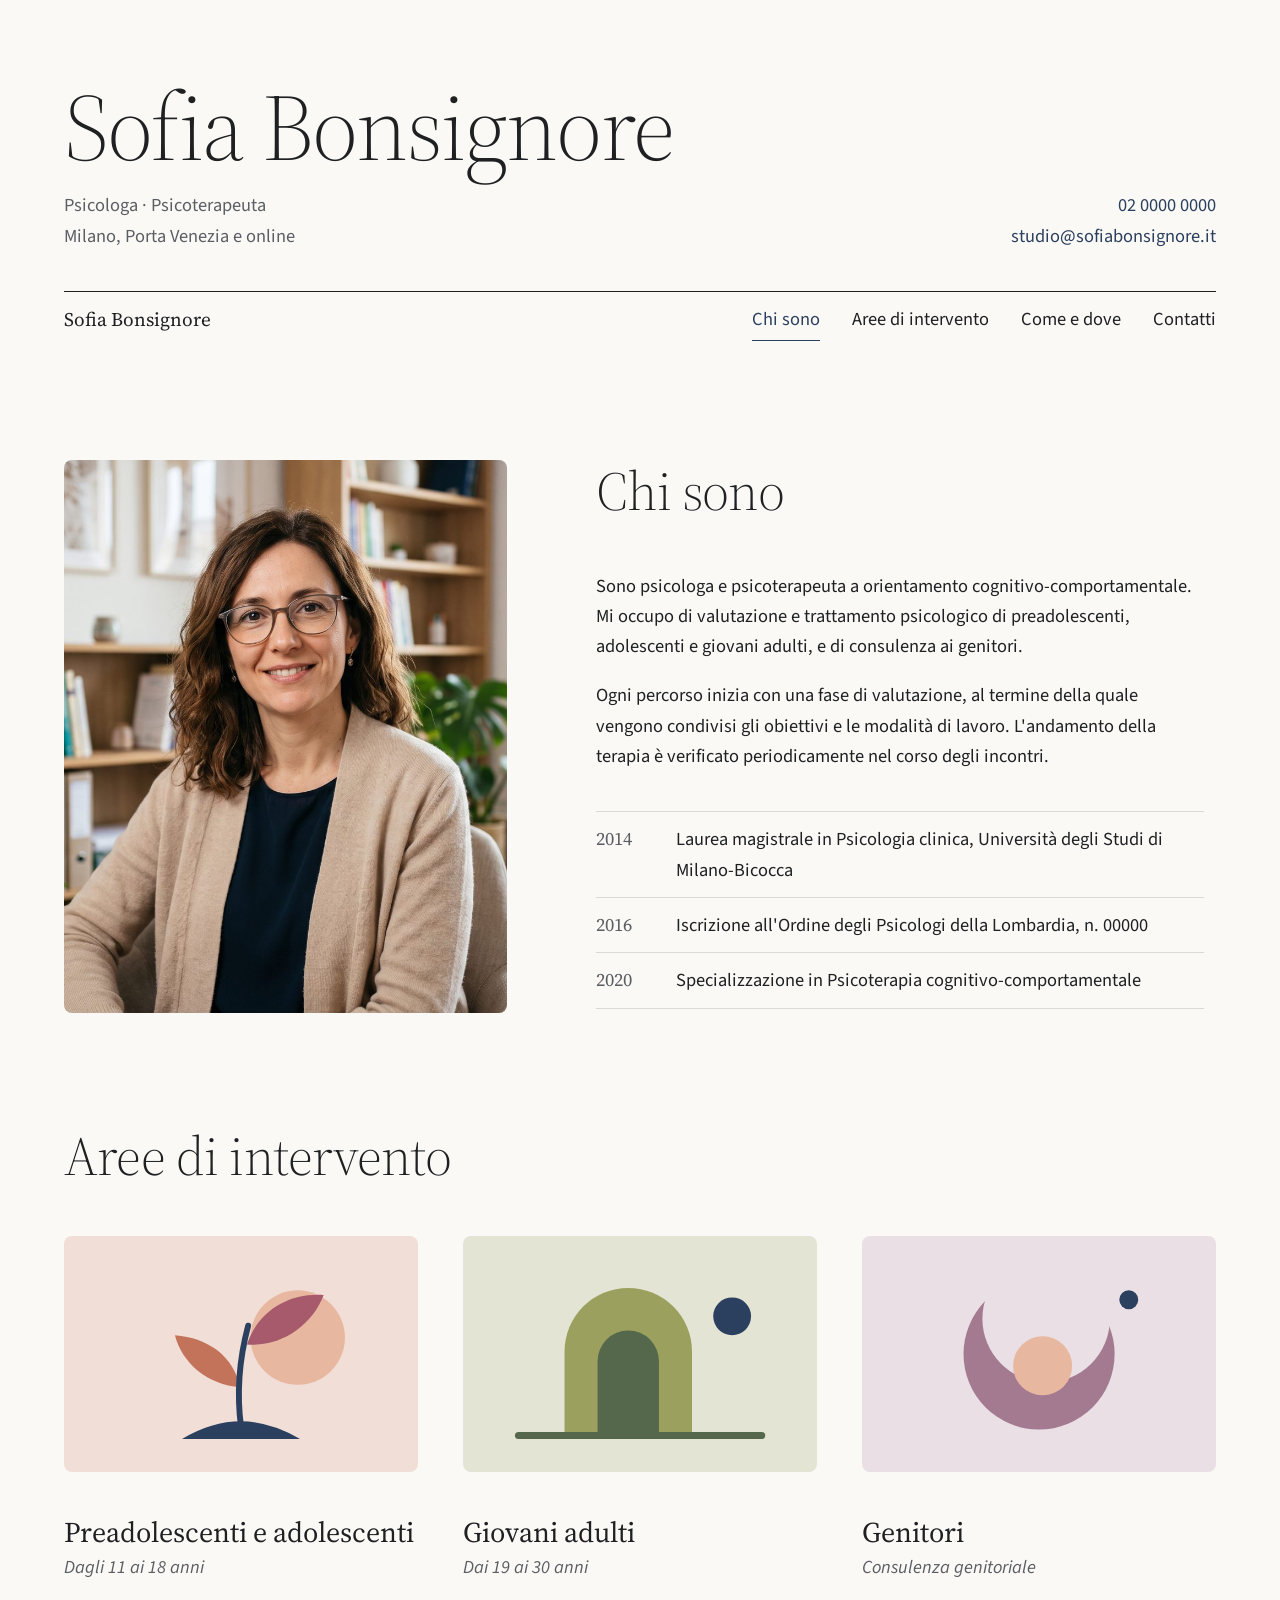
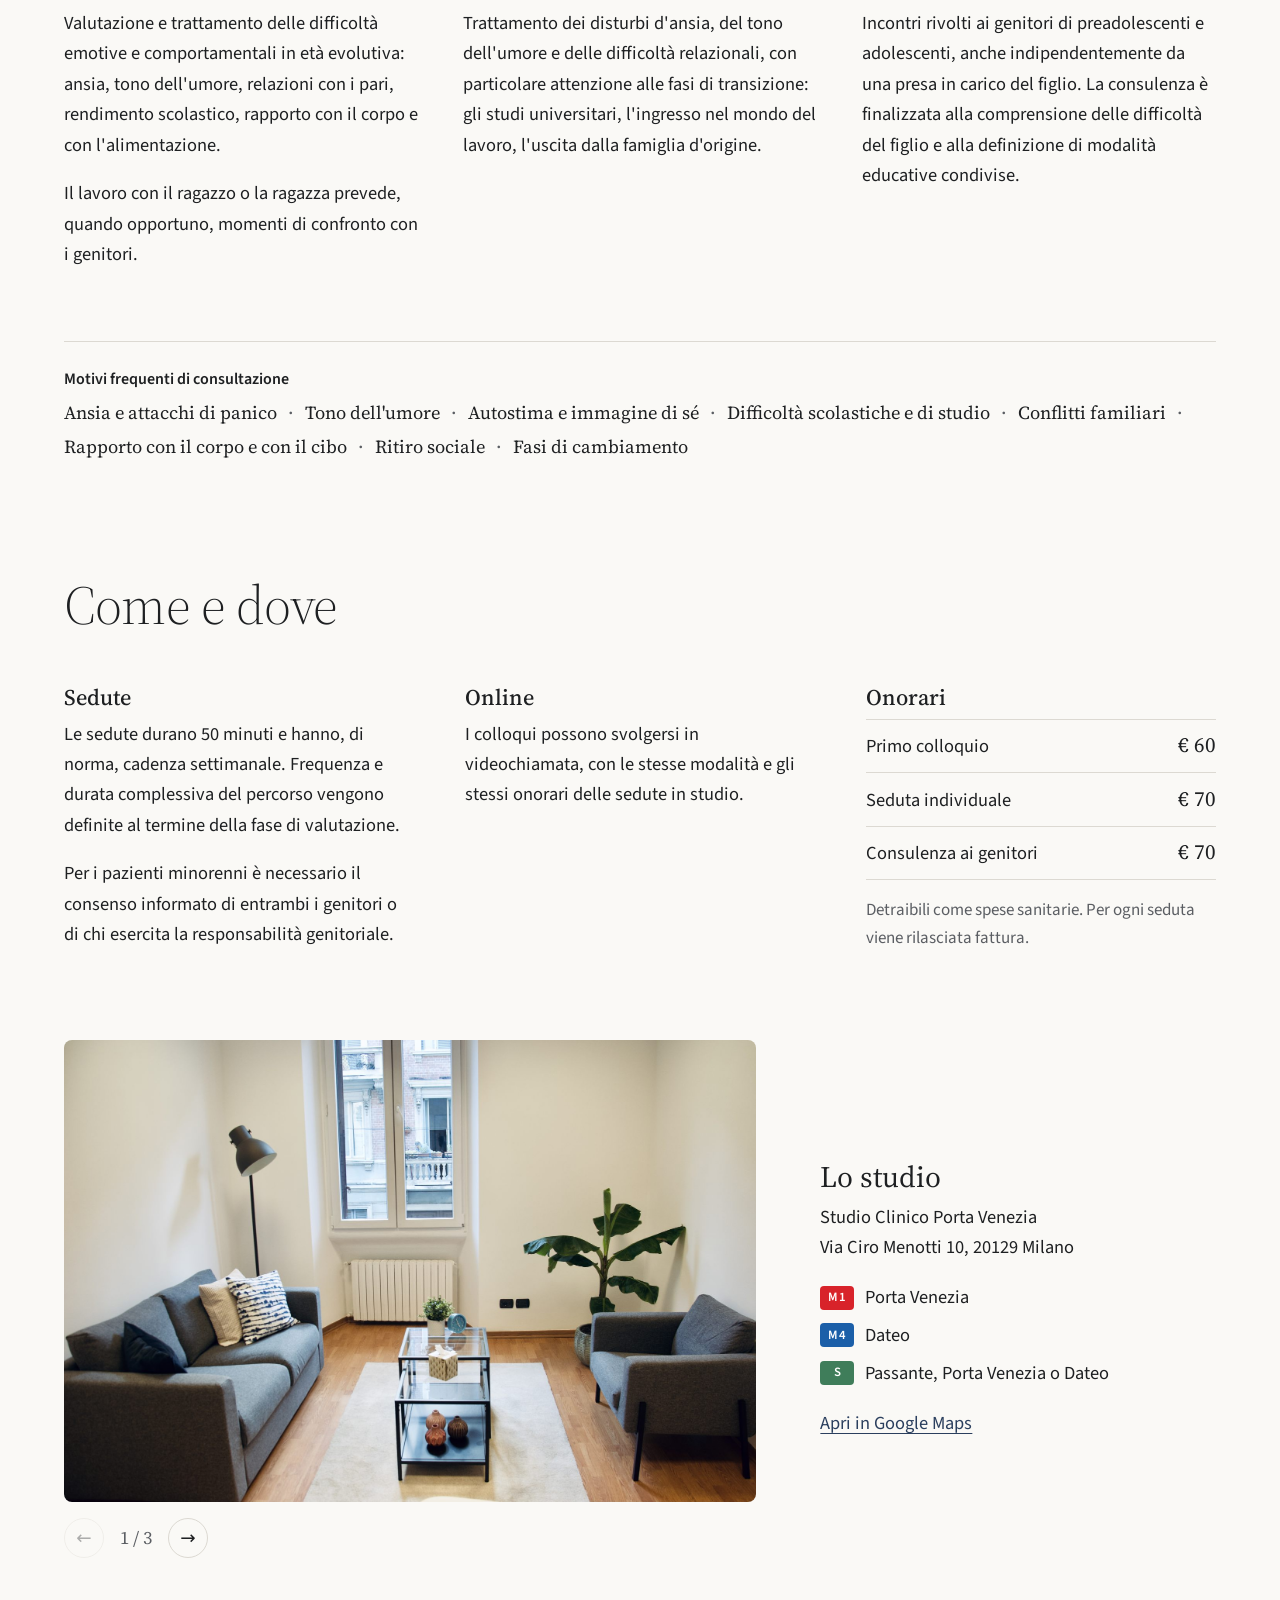
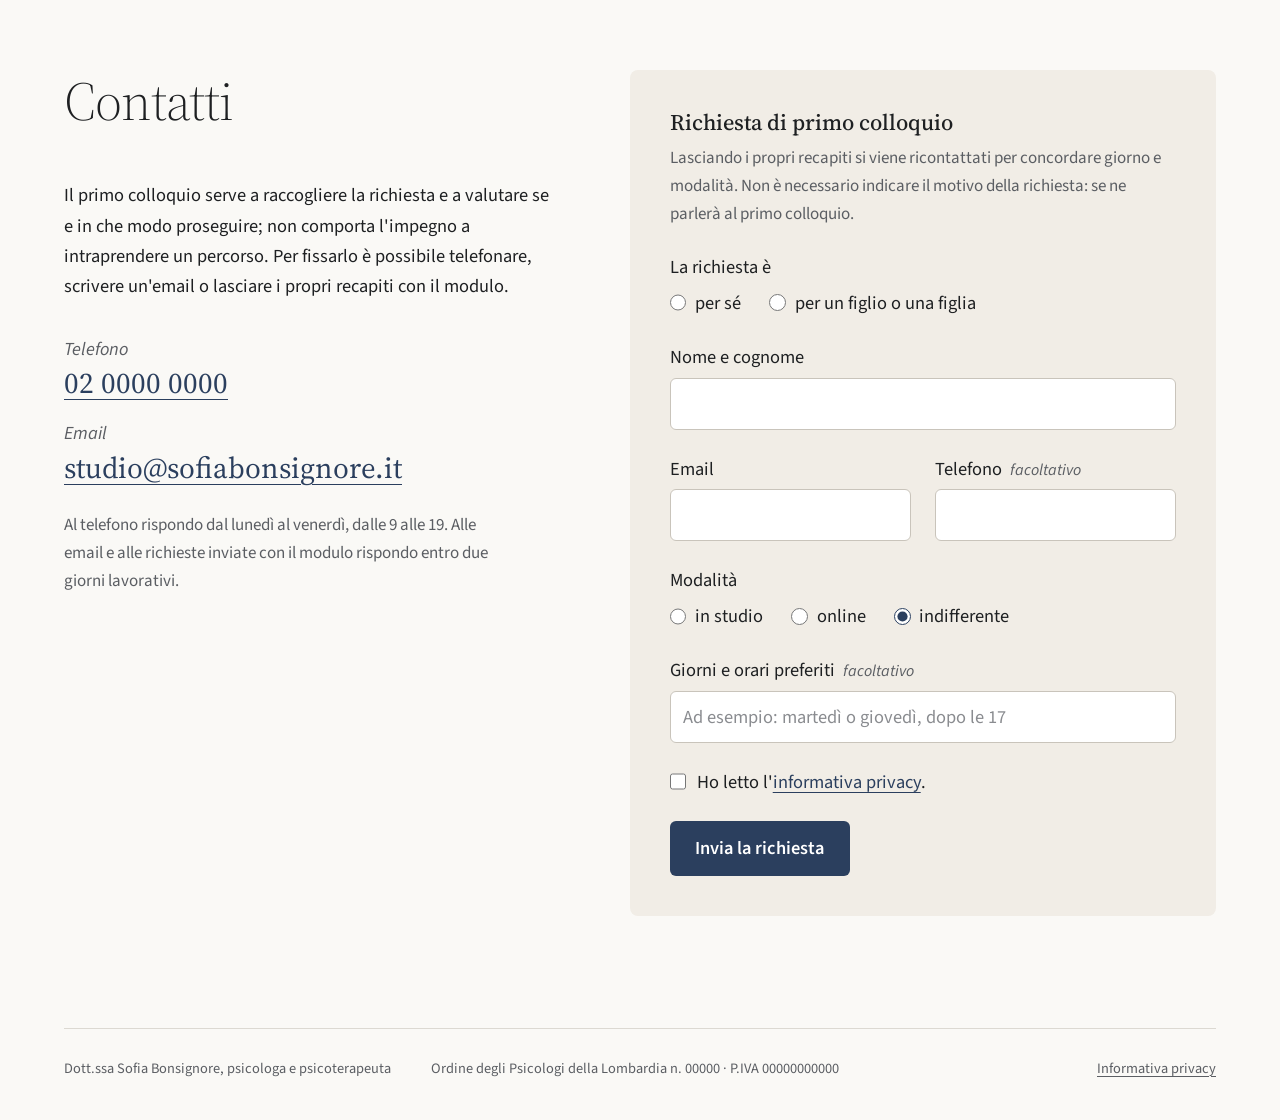
==== index.html @ 0e51d8a6 "Rende il sito più caldo: barra fissa, card illustrate, galleria dello studio - Barra di navigazione " ====
<!doctype html>
<html lang="it">
<head>
  <meta charset="utf-8">
  <meta name="viewport" content="width=device-width, initial-scale=1">
  <title>Dott.ssa Sofia Bonsignore · Psicologa e psicoterapeuta a Milano</title>
  <meta name="description" content="Psicologa e psicoterapeuta a Milano, Porta Venezia, e online. Preadolescenti, adolescenti, giovani adulti e consulenza ai genitori.">
  <!-- Sviluppo: non indicizzare. Rimuovere al lancio. -->
  <meta name="robots" content="noindex, nofollow">
  <meta name="theme-color" content="#FAF9F6">
  <link rel="preload" href="assets/fonts/source-sans-3.woff2" as="font" type="font/woff2" crossorigin>
  <link rel="preload" href="assets/fonts/source-serif-4-opsz.woff2" as="font" type="font/woff2" crossorigin>
  <link rel="stylesheet" href="styles.css">
  <script src="script.js" defer></script>
</head>
<body>

  <a class="skip" href="#main">Vai al contenuto</a>

  <!-- Intestazione come una carta intestata: nome a sinistra, recapiti a destra -->
  <header class="masthead" id="top">
    <div class="wrap masthead__inner">
      <div>
        <h1 class="name">Sofia Bonsignore</h1>
        <p class="role">Psicologa · Psicoterapeuta<br>Milano, Porta Venezia e online</p>
      </div>
      <ul class="letterhead">
        <li><a href="tel:+390200000000">02 0000 0000</a></li>
        <li><a href="mailto:studio@sofiabonsignore.it">studio@sofiabonsignore.it</a></li>
      </ul>
    </div>
  </header>

  <!-- Barra che resta in alto: il nome compare quando l'intestazione esce dallo schermo -->
  <nav class="bar" id="bar" aria-label="Principale">
    <div class="wrap bar__inner">
      <a class="bar__name" href="#top">Sofia Bonsignore</a>
      <ul class="nav">
        <li><a href="#chi-sono">Chi sono</a></li>
        <li><a href="#aree">Aree<span class="nav__more"> di intervento</span></a></li>
        <li><a href="#come-e-dove">Come e dove</a></li>
        <li><a href="#contatti">Contatti</a></li>
      </ul>
    </div>
  </nav>

  <main id="main">

    <section class="section" id="chi-sono" aria-labelledby="h-chi-sono">
      <div class="wrap about">
        <figure class="portrait">
          <img src="dummy-photo.jpg" alt="Ritratto della dottoressa Sofia Bonsignore" width="1800" height="1005">
        </figure>

        <div class="about__text">
          <h2 class="section__title" id="h-chi-sono">Chi sono</h2>
          <!-- Testo provvisorio -->
          <p>Sono psicologa e psicoterapeuta a orientamento cognitivo-comportamentale. Mi occupo di valutazione e trattamento psicologico di preadolescenti, adolescenti e giovani adulti, e di consulenza ai genitori.</p>
          <p>Ogni percorso inizia con una fase di valutazione, al termine della quale vengono condivisi gli obiettivi e le modalità di lavoro. L'andamento della terapia è verificato periodicamente nel corso degli incontri.</p>

          <dl class="cv">
            <div>
              <dt>2014</dt>
              <dd>Laurea magistrale in Psicologia clinica, Università degli Studi di Milano-Bicocca</dd>
            </div>
            <div>
              <dt>2016</dt>
              <dd>Iscrizione all'Ordine degli Psicologi della Lombardia, n. 00000</dd>
            </div>
            <div>
              <dt>2020</dt>
              <dd>Specializzazione in Psicoterapia cognitivo-comportamentale</dd>
            </div>
          </dl>
        </div>
      </div>
    </section>

    <section class="section" id="aree" aria-labelledby="h-aree">
      <div class="wrap">
        <h2 class="section__title" id="h-aree">Aree di intervento</h2>

        <!-- Le tre aree sono definitive; le descrizioni cliniche sono provvisorie e verranno sostituite.
             Illustrazioni a carta ritagliata: un germoglio (crescita), una soglia (passaggio all'età adulta),
             una forma che ne accoglie una più piccola (il genitore accanto al figlio). -->
        <div class="areas">
          <article class="area tone-rose">
            <div class="area__cover">
              <svg viewBox="0 0 300 200" aria-hidden="true">
                <circle cx="198" cy="86" r="40" class="f-peach"/>
                <path d="M155 92C164 64 190 48 220 50C210 76 184 94 155 92Z" class="f-rose-deep"/>
                <path d="M149 128C122 126 100 108 94 84C122 86 144 102 149 128Z" class="f-terracotta"/>
                <path d="M150 162C146 132 148 106 156 76" fill="none" class="s-accent" stroke-width="5" stroke-linecap="round"/>
                <path d="M100 172Q150 142 200 172Z" class="f-accent"/>
              </svg>
            </div>
            <h3 class="area__name">Preadolescenti e adolescenti</h3>
            <p class="area__meta">Dagli 11 ai 18 anni</p>
            <div class="area__text">
              <p>Valutazione e trattamento delle difficoltà emotive e comportamentali in età evolutiva: ansia, tono dell'umore, relazioni con i pari, rendimento scolastico, rapporto con il corpo e con l'alimentazione.</p>
              <p>Il lavoro con il ragazzo o la ragazza prevede, quando opportuno, momenti di confronto con i genitori.</p>
            </div>
          </article>

          <article class="area tone-sage">
            <div class="area__cover">
              <svg viewBox="0 0 300 200" aria-hidden="true">
                <path d="M86 168V98A54 54 0 0 1 194 98V168Z" class="f-olive"/>
                <path d="M114 168V106A26 26 0 0 1 166 106V168Z" class="f-moss"/>
                <circle cx="228" cy="68" r="16" class="f-accent"/>
                <rect x="44" y="166" width="212" height="6" rx="3" class="f-moss"/>
              </svg>
            </div>
            <h3 class="area__name">Giovani adulti</h3>
            <p class="area__meta">Dai 19 ai 30 anni</p>
            <div class="area__text">
              <p>Trattamento dei disturbi d'ansia, del tono dell'umore e delle difficoltà relazionali, con particolare attenzione alle fasi di transizione: gli studi universitari, l'ingresso nel mondo del lavoro, l'uscita dalla famiglia d'origine.</p>
            </div>
          </article>

          <article class="area tone-mauve">
            <div class="area__cover">
              <svg viewBox="0 0 300 200" aria-hidden="true">
                <defs>
                  <mask id="cut-genitori">
                    <rect width="300" height="200" fill="#fff"/>
                    <circle cx="156" cy="70" r="54" fill="#000"/>
                  </mask>
                </defs>
                <circle cx="150" cy="100" r="64" class="f-mauve" mask="url(#cut-genitori)"/>
                <circle cx="153" cy="110" r="25" class="f-peach"/>
                <circle cx="226" cy="54" r="8" class="f-accent"/>
              </svg>
            </div>
            <h3 class="area__name">Genitori</h3>
            <p class="area__meta">Consulenza genitoriale</p>
            <div class="area__text">
              <p>Incontri rivolti ai genitori di preadolescenti e adolescenti, anche indipendentemente da una presa in carico del figlio. La consulenza è finalizzata alla comprensione delle difficoltà del figlio e alla definizione di modalità educative condivise.</p>
            </div>
          </article>
        </div>

        <div class="reasons">
          <h3 class="reasons__title">Motivi frequenti di consultazione</h3>
          <ul class="reasons__list">
            <li>Ansia e attacchi di panico</li>
            <li>Tono dell'umore</li>
            <li>Autostima e immagine di sé</li>
            <li>Difficoltà scolastiche e di studio</li>
            <li>Conflitti familiari</li>
            <li>Rapporto con il corpo e con il cibo</li>
            <li>Ritiro sociale</li>
            <li>Fasi di cambiamento</li>
          </ul>
        </div>
      </div>
    </section>

    <section class="section" id="come-e-dove" aria-labelledby="h-come-e-dove">
      <div class="wrap">
        <h2 class="section__title" id="h-come-e-dove">Come e dove</h2>

        <!-- Testi e onorari provvisori -->
        <div class="how">
          <div class="block">
            <h3>Sedute</h3>
            <p>Le sedute durano 50 minuti e hanno, di norma, cadenza settimanale. Frequenza e durata complessiva del percorso vengono definite al termine della fase di valutazione.</p>
            <p>Per i pazienti minorenni è necessario il consenso informato di entrambi i genitori o di chi esercita la responsabilità genitoriale.</p>
          </div>

          <div class="block">
            <h3>Online</h3>
            <p>I colloqui possono svolgersi in videochiamata, con le stesse modalità e gli stessi onorari delle sedute in studio.</p>
          </div>

          <div class="block">
            <h3>Onorari</h3>
            <table class="fees">
              <tbody>
                <tr><th scope="row">Primo colloquio</th><td>€ 60</td></tr>
                <tr><th scope="row">Seduta individuale</th><td>€ 70</td></tr>
                <tr><th scope="row">Consulenza ai genitori</th><td>€ 70</td></tr>
              </tbody>
            </table>
            <p class="small">Detraibili come spese sanitarie. Per ogni seduta viene rilasciata fattura.</p>
          </div>
        </div>

        <!-- Lo studio: foto che scorrono (swipe o frecce) e indicazioni accanto -->
        <div class="studio">
          <div class="gallery">
            <div class="gallery__track" id="gallery-track" tabindex="0" role="region" aria-label="Foto dello studio">
              <img src="assets/studio/stanza-1.jpg" alt="Stanza dello studio con divano, poltrona e finestra sulla via" width="1800" height="1191" loading="lazy">
              <img src="assets/studio/stanza-2.jpg" alt="Stanza dello studio con due poltrone chiare e una libreria" width="1800" height="1192" loading="lazy">
              <img src="assets/studio/stanza-3.jpg" alt="Poltrona accanto alla portafinestra" width="1800" height="1192" loading="lazy">
            </div>
            <div class="gallery__controls" id="gallery-controls" hidden>
              <button type="button" class="gallery__btn" data-dir="-1" aria-label="Foto precedente">←</button>
              <span class="gallery__count" id="gallery-count">1 / 3</span>
              <button type="button" class="gallery__btn" data-dir="1" aria-label="Foto successiva">→</button>
            </div>
          </div>

          <div class="studio__info">
            <h3>Lo studio</h3>
            <address>
              Studio Clinico Porta Venezia<br>
              Via Ciro Menotti 10, 20129 Milano
            </address>
            <ul class="transit">
              <li><span class="line line--m1">M1</span> Porta Venezia</li>
              <li><span class="line line--m4">M4</span> Dateo</li>
              <li><span class="line line--s">S</span> Passante, Porta Venezia o Dateo</li>
            </ul>
            <p><a href="https://www.google.com/maps/search/?api=1&amp;query=Via+Ciro+Menotti+10+Milano" target="_blank" rel="noopener">Apri in Google Maps</a></p>
          </div>
        </div>
      </div>
    </section>

    <section class="section" id="contatti" aria-labelledby="h-contatti">
      <div class="wrap contact">
        <div class="contact__intro">
          <h2 class="section__title" id="h-contatti">Contatti</h2>
          <!-- Recapiti e orari provvisori -->
          <p>Il primo colloquio serve a raccogliere la richiesta e a valutare se e in che modo proseguire; non comporta l'impegno a intraprendere un percorso. Per fissarlo è possibile telefonare, scrivere un'email o lasciare i propri recapiti con il modulo.</p>

          <dl class="contacts">
            <div>
              <dt>Telefono</dt>
              <dd><a href="tel:+390200000000">02 0000 0000</a></dd>
            </div>
            <div>
              <dt>Email</dt>
              <dd><a href="mailto:studio@sofiabonsignore.it">studio@sofiabonsignore.it</a></dd>
            </div>
          </dl>
          <p class="small">Al telefono rispondo dal lunedì al venerdì, dalle 9 alle 19. Alle email e alle richieste inviate con il modulo rispondo entro due giorni lavorativi.</p>
        </div>

        <!-- Modulo dimostrativo: in produzione l'invio passa da un servizio come Formspree o Web3Forms -->
        <form class="form" id="richiesta" aria-labelledby="h-richiesta">
          <div>
            <h3 id="h-richiesta">Richiesta di primo colloquio</h3>
            <p class="small">Lasciando i propri recapiti si viene ricontattati per concordare giorno e modalità. Non è necessario indicare il motivo della richiesta: se ne parlerà al primo colloquio.</p>
          </div>

          <fieldset class="field">
            <legend>La richiesta è</legend>
            <div class="choices">
              <label><input type="radio" name="per" value="se" required> per sé</label>
              <label><input type="radio" name="per" value="figlio"> per un figlio o una figlia</label>
            </div>
          </fieldset>

          <!-- Visibile solo se la richiesta è per un figlio (regola CSS con :has) -->
          <div class="field field--eta">
            <label for="f-eta">Età del figlio o della figlia <span class="optional">facoltativo</span></label>
            <input id="f-eta" name="eta" type="text" inputmode="numeric" maxlength="2" class="input--short">
          </div>

          <div class="field">
            <label for="f-nome">Nome e cognome</label>
            <input id="f-nome" name="nome" type="text" autocomplete="name" required>
          </div>

          <div class="form__row">
            <div class="field">
              <label for="f-email">Email</label>
              <input id="f-email" name="email" type="email" autocomplete="email" required>
            </div>
            <div class="field">
              <label for="f-tel">Telefono <span class="optional">facoltativo</span></label>
              <input id="f-tel" name="telefono" type="tel" autocomplete="tel">
            </div>
          </div>

          <fieldset class="field">
            <legend>Modalità</legend>
            <div class="choices">
              <label><input type="radio" name="modalita" value="studio"> in studio</label>
              <label><input type="radio" name="modalita" value="online"> online</label>
              <label><input type="radio" name="modalita" value="indifferente" checked> indifferente</label>
            </div>
          </fieldset>

          <div class="field">
            <label for="f-disp">Giorni e orari preferiti <span class="optional">facoltativo</span></label>
            <input id="f-disp" name="disponibilita" type="text" placeholder="Ad esempio: martedì o giovedì, dopo le 17">
          </div>

          <label class="consent">
            <input type="checkbox" name="privacy" required>
            <span>Ho letto l'<a href="privacy.html">informativa privacy</a>.</span>
          </label>

          <div>
            <button type="submit" class="button">Invia la richiesta</button>
            <p class="form__status" id="richiesta-esito" role="status" hidden></p>
          </div>
        </form>
      </div>
    </section>

  </main>

  <footer class="footer">
    <div class="wrap footer__inner">
      <p>Dott.ssa Sofia Bonsignore, psicologa e psicoterapeuta</p>
      <p>Ordine degli Psicologi della Lombardia n. 00000 · P.IVA 00000000000</p>
      <p><a href="privacy.html">Informativa privacy</a></p>
    </div>
  </footer>

</body>
</html>
---- styles.css ----
/* ---------- Font (self-hosted, SIL OFL: assets/fonts/OFL.txt) ---------- */
/* Source Serif 4 per nome e titoli (asse ottico: i titoli grandi usano il taglio "display");
   Source Sans 3 per il testo, disegnato come compagno del serif */
@font-face {
  font-family: "Source Serif 4";
  src: url("assets/fonts/source-serif-4-opsz.woff2") format("woff2");
  font-weight: 200 900; font-style: normal; font-display: swap;
}
@font-face {
  font-family: "Source Serif 4";
  src: url("assets/fonts/source-serif-4-opsz-italic.woff2") format("woff2");
  font-weight: 200 900; font-style: italic; font-display: swap;
}
@font-face {
  font-family: "Source Sans 3";
  src: url("assets/fonts/source-sans-3.woff2") format("woff2");
  font-weight: 200 900; font-style: normal; font-display: swap;
}
@font-face {
  font-family: "Source Sans 3";
  src: url("assets/fonts/source-sans-3-italic.woff2") format("woff2");
  font-weight: 200 900; font-style: italic; font-display: swap;
}

/* ---------- Tokens ---------- */
/* Fondo carta, inchiostro, un blu scuro come accento (ripreso dai blu delle foto dello studio).
   Il colore pieno compare solo nelle Aree, dove ogni fascia d'età ha la sua tinta. */
:root {
  --paper: #FAF9F6;
  --ink: #1E2022;
  --muted: #5B5E63;
  --rule: #DCD9D2;
  --accent: #2B3F5E;
  --tint: #F1EDE6;          /* fondo neutro del modulo */

  /* Aree: fondi tenui e colori delle forme ritagliate */
  --rose-bg: #F0DED7;
  --sage-bg: #E3E4D3;
  --mauve-bg: #E9DFE5;
  --peach: #E8B79F;
  --terracotta: #C2735A;
  --rose-deep: #A65A6C;
  --olive: #9BA05F;
  --moss: #56684B;
  --mauve: #A47A91;

  --serif: "Source Serif 4", Georgia, "Times New Roman", serif;
  --sans: "Source Sans 3", system-ui, -apple-system, "Segoe UI", sans-serif;
  --gutter: clamp(1.25rem, 4vw, 2.5rem);
  --measure: 38rem;
  --space: clamp(4rem, 9vw, 7rem);
  --radius: 8px;
  --bar-h: 3.5rem;
  --ease: cubic-bezier(.22, .61, .36, 1);
}

/* ---------- Base ---------- */
*, *::before, *::after { box-sizing: border-box; }

html {
  -webkit-text-size-adjust: 100%;
  text-size-adjust: 100%;
  scroll-behavior: smooth;
  scroll-padding-top: calc(var(--bar-h) + 1rem);
}

body {
  margin: 0;
  background: var(--paper);
  color: var(--ink);
  font-family: var(--sans);
  font-size: clamp(1.0625rem, 1rem + .2vw, 1.15rem);
  line-height: 1.65;
  -webkit-font-smoothing: antialiased;
}

img { display: block; max-width: 100%; height: auto; }

h1, h2, h3 {
  margin: 0;
  font-family: var(--serif);
  font-weight: 400;
  font-optical-sizing: auto;
  line-height: 1.15;
  text-wrap: balance;
}
p, ul, dl, figure, address { margin: 0; }
p { text-wrap: pretty; }
p + p { margin-top: 1em; }

a {
  color: var(--accent);
  text-decoration-thickness: 1px;
  text-underline-offset: .2em;
}
a:hover { color: var(--ink); }

:focus-visible { outline: 2px solid var(--accent); outline-offset: 3px; }

.wrap { width: min(72rem, 100% - 2 * var(--gutter)); margin-inline: auto; }

.skip {
  position: absolute; left: 1rem; top: -10rem; z-index: 50;
  padding: .5rem 1rem;
  background: var(--ink); color: var(--paper);
}
.skip:focus { top: 1rem; }

.small { font-size: .925em; color: var(--muted); }

/* ---------- Intestazione: come una carta intestata ---------- */
.masthead__inner {
  display: grid;
  gap: 1.75rem;
  padding-block: clamp(2.5rem, 7vw, 5rem) clamp(1.5rem, 3.5vw, 2.5rem);
  border-bottom: 1px solid var(--ink);
}

.name {
  font-size: clamp(2.75rem, 1.5rem + 5.5vw, 6rem);
  font-weight: 300;
  line-height: 1;
  letter-spacing: -.02em;
}

.role { margin-top: 1rem; color: var(--muted); }

/* Recapiti visibili subito, senza bottoni né richiami */
.letterhead { list-style: none; padding: 0; }
.letterhead a { text-decoration: none; overflow-wrap: anywhere; }
.letterhead a:hover { text-decoration: underline; }

@media (min-width: 52rem) {
  .masthead__inner { grid-template-columns: 1fr auto; align-items: end; }
  .letterhead { text-align: right; }
}

/* ---------- Barra di navigazione che resta in alto ---------- */
.bar {
  position: sticky; top: 0; z-index: 20;
  background: var(--paper);
  transition: box-shadow .3s var(--ease);
}
.bar.is-stuck { box-shadow: 0 1px 0 var(--rule); }

.bar__inner {
  display: flex; align-items: center; justify-content: space-between; gap: 1.5rem;
  min-height: var(--bar-h);
}

/* Il nome compare nella barra solo quando quello grande è uscito dallo schermo */
.bar__name {
  display: none;
  font-family: var(--serif); font-size: 1.2rem; white-space: nowrap;
  color: var(--ink); text-decoration: none;
  opacity: 0; visibility: hidden;
  transition: opacity .3s var(--ease), visibility .3s;
}
.bar.is-stuck .bar__name { opacity: 1; visibility: visible; }

.nav {
  list-style: none; margin: 0; padding: 0;
  display: flex; justify-content: space-between; gap: 1rem;
  flex: 1;
}
.nav a {
  display: block; padding-block: .3rem;
  color: var(--ink); text-decoration: none;
  border-bottom: 1.5px solid transparent;
  transition: color .2s, border-color .2s;
}
.nav a:hover { border-bottom-color: var(--rule); }
.nav a[aria-current="true"] { color: var(--accent); border-bottom-color: currentColor; }
.nav__more { display: none; }

@media (min-width: 40rem) {
  .nav { flex: none; justify-content: flex-end; gap: 2rem; }
  .nav__more { display: inline; }
  .bar__name { display: block; }
}

/* ---------- Sezioni ---------- */
.section { padding-block: var(--space); }
.section + .section { padding-top: 0; }

.section__title {
  font-size: clamp(2.2rem, 1.6rem + 2.4vw, 3.4rem);
  font-weight: 300;
  letter-spacing: -.015em;
  margin-bottom: clamp(1.75rem, 4vw, 3rem);
}

.section h3 { font-size: 1.4rem; font-weight: 500; margin-bottom: .5rem; }

/* ---------- Chi sono: ritratto e testo affiancati ---------- */
.about { display: grid; gap: 2.5rem; }
.portrait { max-width: 22rem; }
.portrait img {
  width: 100%;
  aspect-ratio: 4 / 5;
  object-fit: cover;
  object-position: 51% 28%;
  border-radius: var(--radius);
}
.about__text { max-width: var(--measure); min-width: 0; }

.cv { margin-top: 2.5rem; border-top: 1px solid var(--rule); }
.cv div {
  display: grid; grid-template-columns: 4rem 1fr; gap: 1rem;
  padding-block: .75rem;
  border-bottom: 1px solid var(--rule);
}
.cv dt { font-family: var(--serif); color: var(--muted); font-variant-numeric: tabular-nums; }
.cv dd { margin: 0; }

@media (min-width: 52rem) {
  .about { grid-template-columns: minmax(0, 5fr) minmax(0, 7fr); gap: clamp(3rem, 7vw, 6rem); align-items: start; }
  .portrait { max-width: none; }
}

/* ---------- Aree di intervento ---------- */
/* La tinta resta nell'illustrazione; la descrizione clinica sta sotto, sul fondo carta,
   così regge anche testi di più paragrafi */
.tone-rose  { --bg: var(--rose-bg); }
.tone-sage  { --bg: var(--sage-bg); }
.tone-mauve { --bg: var(--mauve-bg); }

.f-peach { fill: var(--peach); }
.f-terracotta { fill: var(--terracotta); }
.f-rose-deep { fill: var(--rose-deep); }
.f-olive { fill: var(--olive); }
.f-moss { fill: var(--moss); }
.f-mauve { fill: var(--mauve); }
.f-accent { fill: var(--accent); }
.s-accent { stroke: var(--accent); }

.areas { display: grid; gap: 3.5rem 2rem; }
.area { min-width: 0; }

.area__cover {
  aspect-ratio: 3 / 2;
  background: var(--bg);
  border-radius: var(--radius);
  margin-bottom: 1.5rem;
}
.area__cover svg { display: block; width: 100%; height: 100%; }

.section .area__name { font-size: clamp(1.5rem, 1.3rem + .6vw, 1.85rem); font-weight: 400; margin-bottom: .2rem; align-self: end; }
.area__meta { font-style: italic; color: var(--muted); margin-bottom: 1rem; }
.area__text p { margin-top: 0; }
.area__text p + p { margin-top: 1em; }

/* Schermi medi: illustrazione a sinistra, testo a destra */
@media (min-width: 40rem) and (max-width: 63.99rem) {
  .area { display: grid; grid-template-columns: minmax(0, 2fr) minmax(0, 3fr); column-gap: 2rem; align-content: start; }
  .area__cover { grid-row: span 3; margin-bottom: 0; }
  .section .area__name { align-self: start; }
}

/* Schermi larghi: tre colonne; le righe sono condivise (subgrid) perché i testi partano allineati */
@media (min-width: 64rem) {
  .areas { grid-template-columns: repeat(3, minmax(0, 1fr)); column-gap: clamp(2rem, 3.5vw, 3rem); }
  .area { display: grid; grid-template-rows: subgrid; grid-row: span 4; row-gap: 0; }
}

/* Motivi frequenti: un elenco in linea, non etichette che sembrano cliccabili */
.reasons {
  margin-top: clamp(3rem, 6vw, 4.5rem);
  padding-top: 1.75rem;
  border-top: 1px solid var(--rule);
}
.section .reasons__title { font-size: 1rem; font-family: var(--sans); font-weight: 600; margin-bottom: .6rem; }
.reasons__list {
  list-style: none; padding: 0;
  display: flex; flex-wrap: wrap; row-gap: .2rem;
  font-family: var(--serif); font-size: 1.15rem;
}
.reasons__list li:not(:last-child)::after { content: "·"; margin-inline: .6em; color: var(--muted); }

/* ---------- Come e dove ---------- */
.how { display: grid; gap: 2.25rem; }
.block { max-width: var(--measure); min-width: 0; }

@media (min-width: 52rem) {
  .how { grid-template-columns: repeat(3, minmax(0, 1fr)); gap: clamp(2rem, 4vw, 3.5rem); }
}

.fees { width: 100%; border-collapse: collapse; margin-block: .25rem 1rem; }
.fees th, .fees td {
  padding: .55rem 0;
  border-bottom: 1px solid var(--rule);
  text-align: left; font-weight: 400; vertical-align: baseline;
}
.fees tr:first-child > * { border-top: 1px solid var(--rule); }
.fees td {
  text-align: right; white-space: nowrap; padding-left: 1rem;
  font-family: var(--serif); font-size: 1.15em; font-variant-numeric: tabular-nums;
}

/* Lo studio: foto che scorrono a sinistra, indicazioni a destra */
.studio {
  display: grid; gap: 2rem;
  margin-top: clamp(3.5rem, 7vw, 5.5rem);
}
@media (min-width: 52rem) {
  .studio { grid-template-columns: minmax(0, 7fr) minmax(0, 4fr); gap: clamp(2.5rem, 5vw, 4rem); align-items: center; }
}

.gallery { min-width: 0; }
.gallery__track {
  display: flex;
  overflow-x: auto;
  scroll-snap-type: x mandatory;
  overscroll-behavior-x: contain;
  scrollbar-width: none;
  border-radius: var(--radius);
}
.gallery__track::-webkit-scrollbar { display: none; }
.gallery__track img {
  flex: 0 0 100%;
  min-width: 0;
  aspect-ratio: 3 / 2;
  object-fit: cover;
  scroll-snap-align: start;
}

.gallery__controls { display: flex; align-items: center; gap: 1rem; margin-top: 1rem; }
.gallery__controls[hidden] { display: none; }
.gallery__btn {
  width: 2.5rem; height: 2.5rem;
  display: grid; place-items: center;
  font: inherit; color: var(--ink);
  background: none;
  border: 1px solid var(--rule); border-radius: 50%;
  cursor: pointer;
  transition: border-color .2s, opacity .2s;
}
.gallery__btn:hover:not(:disabled) { border-color: var(--ink); }
.gallery__btn:disabled { opacity: .35; cursor: default; }
.gallery__count { font-family: var(--serif); color: var(--muted); font-variant-numeric: tabular-nums; min-width: 3.5ch; text-align: center; }

.studio__info { min-width: 0; }
.studio__info h3 { font-size: 1.85rem; font-weight: 400; }
address { font-style: normal; }

/* Linee della metropolitana con i loro colori: segnaletica che chi abita a Milano riconosce subito */
.transit { list-style: none; padding: 0; margin-block: 1.25rem; display: grid; gap: .45rem; }
.transit li { display: flex; align-items: center; gap: .7rem; }
.line {
  flex: none;
  display: inline-grid; place-items: center;
  min-width: 2.1rem; height: 1.5rem; padding-inline: .35rem;
  border-radius: 4px;
  color: #fff; font-size: .8rem; font-weight: 600; letter-spacing: .02em;
}
.line--m1 { background: #D8232A; }
.line--m4 { background: #1B5FA8; }
.line--s  { background: #3F7D5A; }

/* ---------- Contatti ---------- */
.contact { display: grid; gap: 3rem; align-items: start; }
.contact__intro { max-width: var(--measure); min-width: 0; }

@media (min-width: 52rem) {
  .contact { grid-template-columns: minmax(0, 5fr) minmax(0, 6fr); gap: clamp(3rem, 6vw, 5rem); }
  .contact__intro { position: sticky; top: calc(var(--bar-h) + 2rem); }
}

.contacts { margin-block: 2rem 1.5rem; }
.contacts div + div { margin-top: 1rem; }
.contacts dt { font-style: italic; color: var(--muted); }
.contacts dd {
  margin: 0;
  font-family: var(--serif);
  font-size: clamp(1.4rem, 1.2rem + .8vw, 1.85rem);
  line-height: 1.3;
  overflow-wrap: anywhere;
}

/* Modulo di richiesta: su fondo neutro, controlli nativi tinti con l'accento */
.form {
  display: grid; gap: 1.5rem;
  min-width: 0;
  padding: clamp(1.5rem, 4vw, 2.5rem);
  background: var(--tint);
  border-radius: var(--radius);
}
.form h3 { margin-bottom: .5rem; }

.field { display: grid; gap: .35rem; margin: 0; padding: 0; border: 0; min-width: 0; }
.field legend { padding: 0; margin-bottom: .35rem; }
.optional { font-size: .875em; font-style: italic; color: var(--muted); margin-left: .25rem; }

.form input[type="text"],
.form input[type="email"],
.form input[type="tel"] {
  width: 100%;
  font: inherit; color: var(--ink);
  padding: .6rem .75rem;
  background: #fff;
  border: 1px solid #C9C4BB;
  border-radius: 6px;
}
.form input::placeholder { color: #8A8C90; }
.form input:focus { outline: 2px solid var(--accent); outline-offset: -1px; border-color: var(--accent); }
.form input:user-invalid { border-color: #9B3B2F; }
.input--short { max-width: 5rem; }

.form input[type="radio"],
.form input[type="checkbox"] { accent-color: var(--accent); width: 1.05rem; height: 1.05rem; margin: 0; flex: none; }

.choices { display: flex; flex-wrap: wrap; gap: .4rem 1.75rem; }
.choices label { display: inline-flex; align-items: center; gap: .55rem; cursor: pointer; }

/* Il campo età compare solo per le richieste che riguardano un figlio */
.field--eta { display: none; }
.form:has(input[name="per"][value="figlio"]:checked) .field--eta { display: grid; }

.form__row { display: grid; gap: 1.5rem; }
@media (min-width: 40rem) { .form__row { grid-template-columns: 1fr 1fr; } }

.consent { display: flex; gap: .65rem; align-items: baseline; cursor: pointer; }
.consent input { position: relative; top: .15em; }

.button {
  font: inherit; font-weight: 600;
  padding: .75rem 1.6rem;
  color: #fff; background: var(--accent);
  border: 0; border-radius: 6px;
  cursor: pointer;
  transition: background .2s;
}
.button:hover { background: var(--ink); }

.form__status {
  margin-top: 1.25rem;
  padding-left: 1rem;
  border-left: 2px solid var(--accent);
}

/* ---------- Piè di pagina ---------- */
.footer__inner {
  display: grid; gap: .25rem;
  padding-block: 1.75rem 2.5rem;
  border-top: 1px solid var(--rule);
  font-size: .9rem; color: var(--muted);
}
.footer p { margin: 0; }
.footer a { color: inherit; }

@media (min-width: 52rem) {
  .footer__inner { grid-template-columns: auto auto 1fr; gap: 2.5rem; }
  .footer__inner p:last-child { text-align: right; }
}

/* ---------- Pagina privacy ---------- */
.page-back { padding-top: 2rem; }
.page-back a { color: var(--ink); text-decoration: none; }
.page-back a:hover { text-decoration: underline; }
.page { padding-block: clamp(2rem, 6vw, 4rem) var(--space); max-width: var(--measure); }
.page h1 { font-size: clamp(2rem, 1.5rem + 2vw, 3rem); font-weight: 300; margin-bottom: 2rem; }
.page h2 { font-size: 1.3rem; font-weight: 500; margin: 2rem 0 .5rem; }

/* ---------- Movimento ridotto ---------- */
@media (prefers-reduced-motion: reduce) {
  html { scroll-behavior: auto; }
  * { transition-duration: 0s !important; }
}

/* ---------- Stampa ---------- */
@media print {
  body { background: #fff; font-size: 11pt; }
  .bar, .skip, .gallery, .form { display: none; }
  a { color: inherit; text-decoration: none; }
}
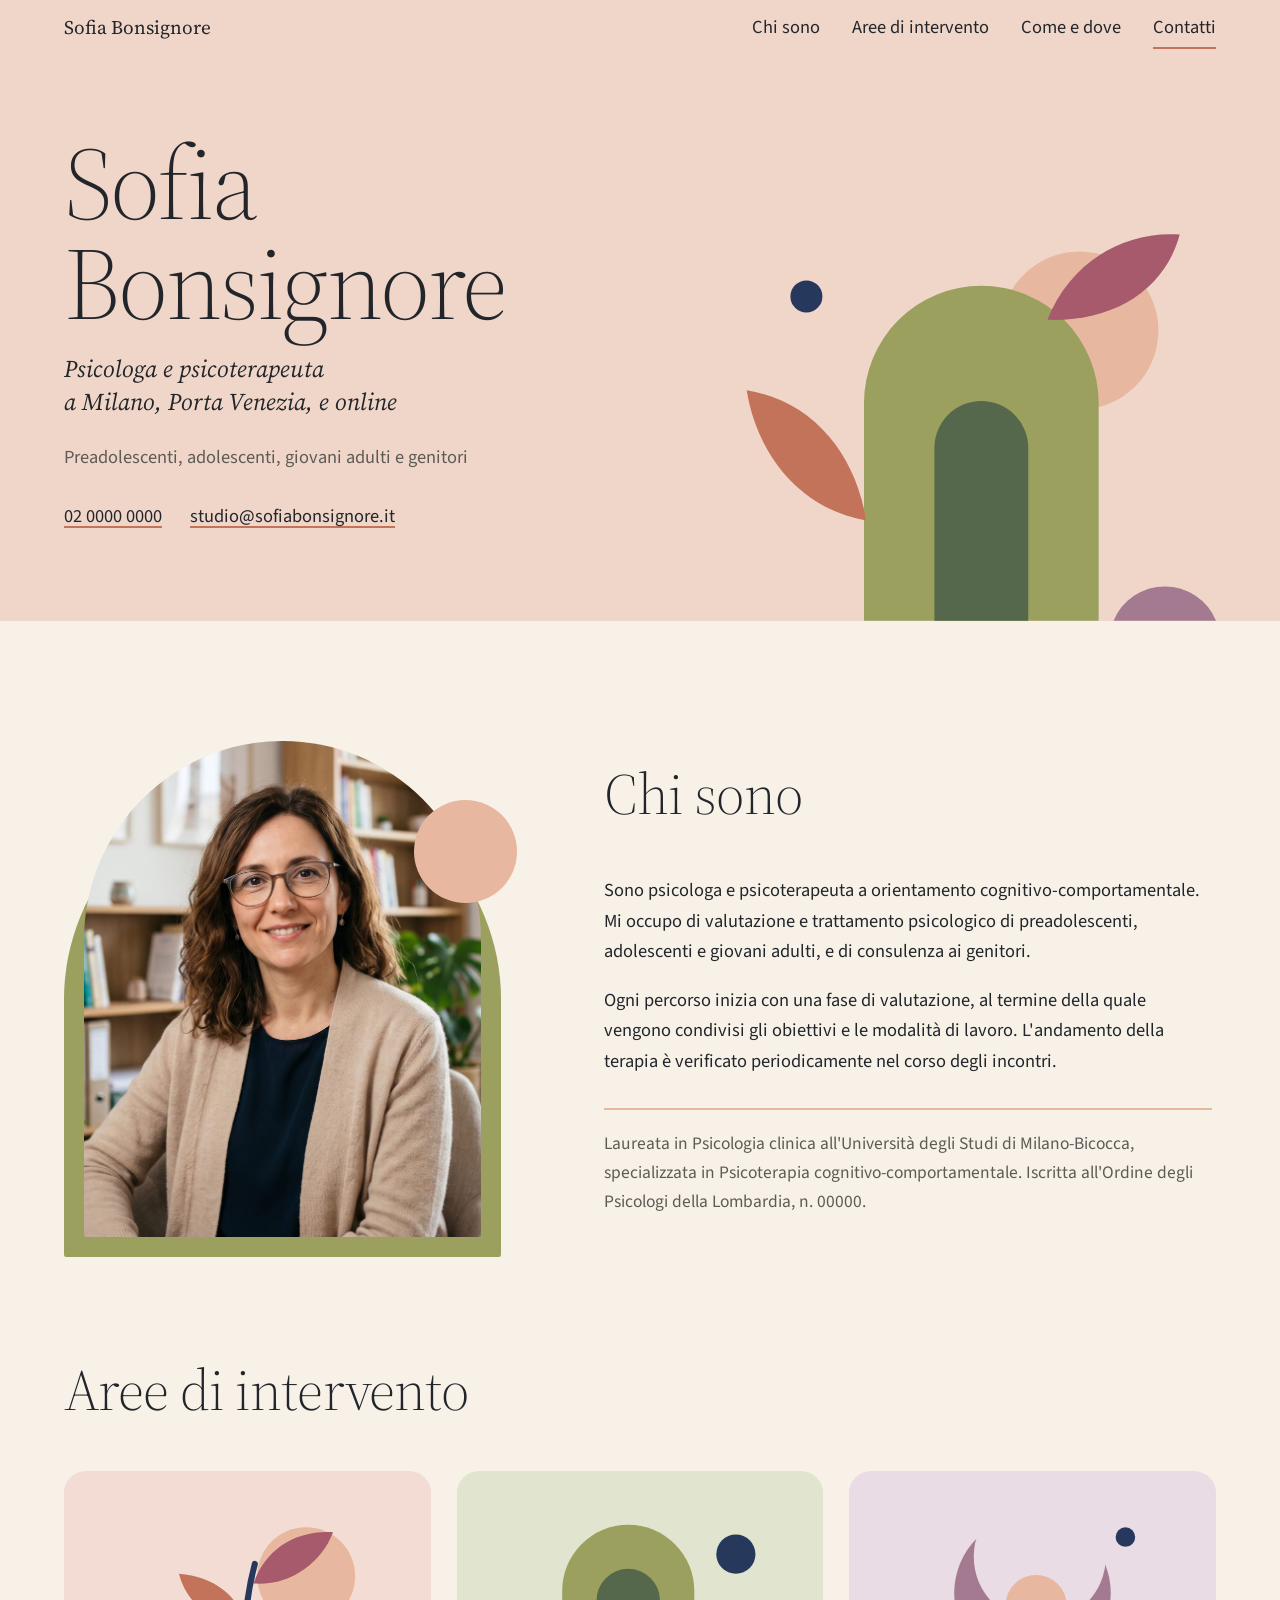
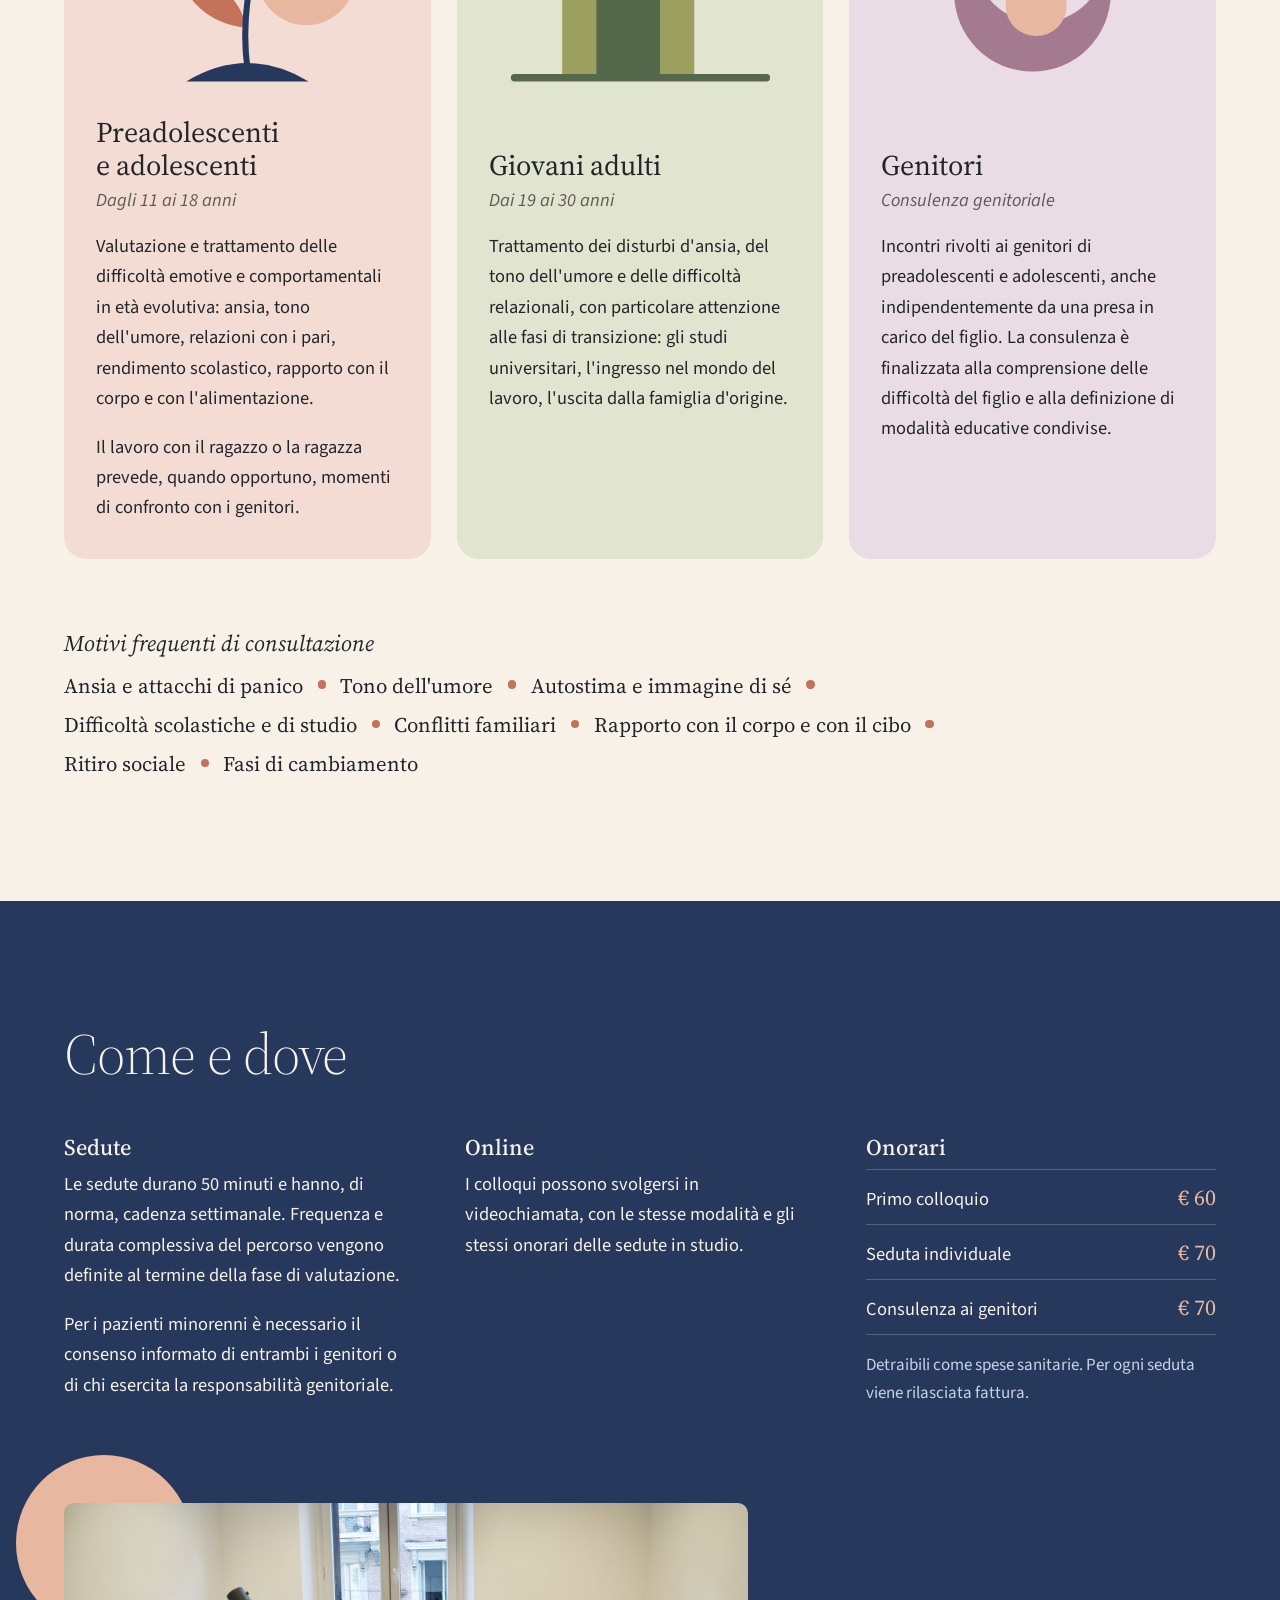
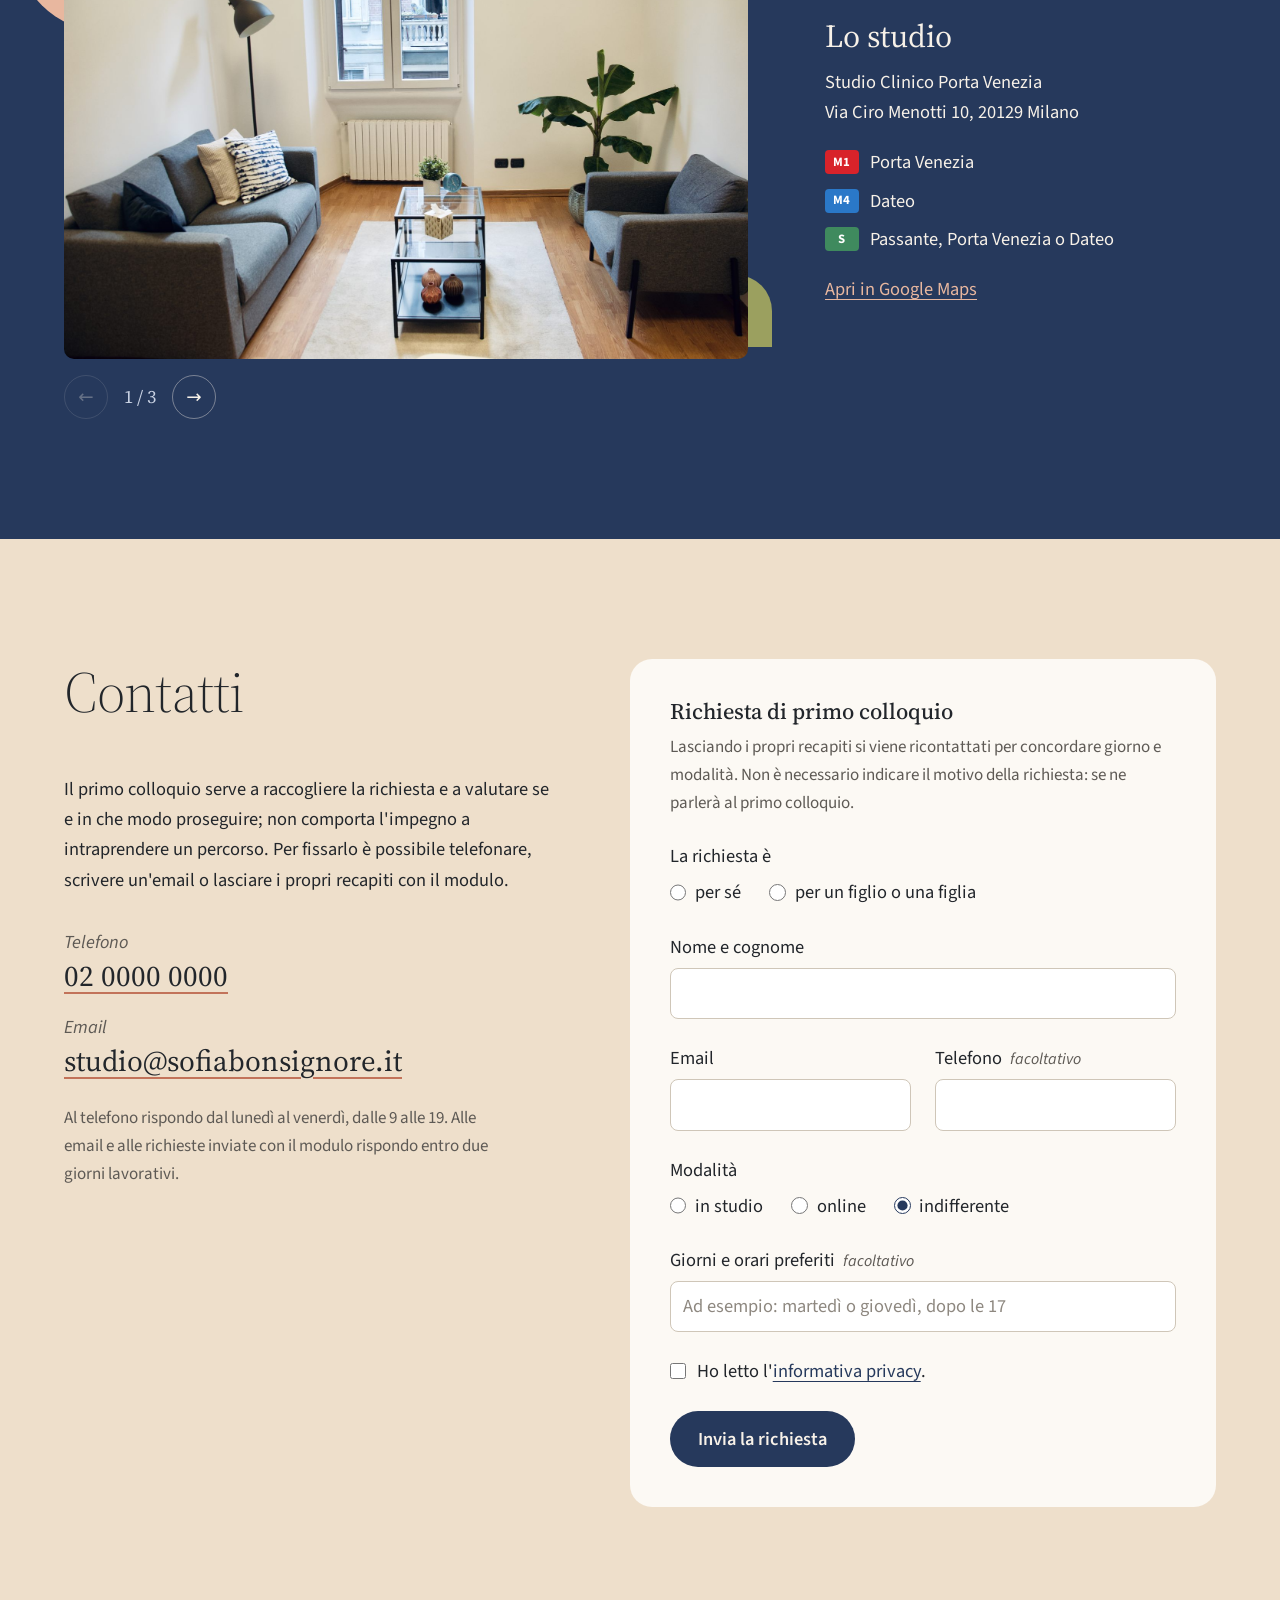
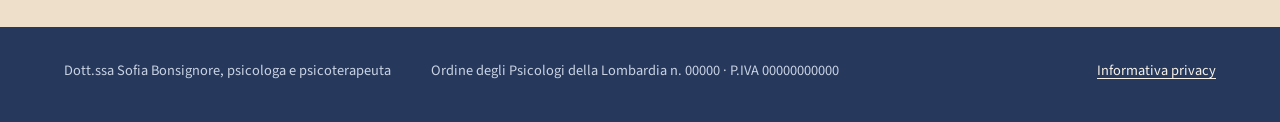
==== commit 79779078: "Porta il colore su tutto il sito con campiture e collage a carta ritagliata - Apertura su fondo rosa" ====
--- a/index.html
+++ b/index.html
@@ -7,7 +7,7 @@
   <meta name="description" content="Psicologa e psicoterapeuta a Milano, Porta Venezia, e online. Preadolescenti, adolescenti, giovani adulti e consulenza ai genitori.">
   <!-- Sviluppo: non indicizzare. Rimuovere al lancio. -->
   <meta name="robots" content="noindex, nofollow">
-  <meta name="theme-color" content="#FAF9F6">
+  <meta name="theme-color" content="#F0D6C9">
   <link rel="preload" href="assets/fonts/source-sans-3.woff2" as="font" type="font/woff2" crossorigin>
   <link rel="preload" href="assets/fonts/source-serif-4-opsz.woff2" as="font" type="font/woff2" crossorigin>
   <link rel="stylesheet" href="styles.css">
@@ -17,21 +17,7 @@
 
   <a class="skip" href="#main">Vai al contenuto</a>
 
-  <!-- Intestazione come una carta intestata: nome a sinistra, recapiti a destra -->
-  <header class="masthead" id="top">
-    <div class="wrap masthead__inner">
-      <div>
-        <h1 class="name">Sofia Bonsignore</h1>
-        <p class="role">Psicologa · Psicoterapeuta<br>Milano, Porta Venezia e online</p>
-      </div>
-      <ul class="letterhead">
-        <li><a href="tel:+390200000000">02 0000 0000</a></li>
-        <li><a href="mailto:studio@sofiabonsignore.it">studio@sofiabonsignore.it</a></li>
-      </ul>
-    </div>
-  </header>
-
-  <!-- Barra che resta in alto: il nome compare quando l'intestazione esce dallo schermo -->
+  <!-- Barra che resta in alto: sul fondo rosa dell'apertura, poi crema con il nome quando si scorre -->
   <nav class="bar" id="bar" aria-label="Principale">
     <div class="wrap bar__inner">
       <a class="bar__name" href="#top">Sofia Bonsignore</a>
@@ -44,10 +30,36 @@
     </div>
   </nav>
 
+  <header class="hero" id="top">
+    <div class="wrap hero__inner">
+      <div class="hero__text">
+        <h1 class="name" id="name">Sofia Bonsignore</h1>
+        <p class="role">Psicologa e psicoterapeuta<br>a Milano, Porta Venezia, e online</p>
+        <p class="hero__who">Preadolescenti, adolescenti, giovani adulti e genitori</p>
+        <ul class="hero__contacts">
+          <li><a href="tel:+390200000000">02 0000 0000</a></li>
+          <li><a href="mailto:studio@sofiabonsignore.it">studio@sofiabonsignore.it</a></li>
+        </ul>
+      </div>
+
+      <!-- Collage a carta ritagliata: le forme delle tre aree (foglie, soglia, coppa) appoggiate sul bordo -->
+      <svg class="hero__collage" viewBox="0 0 480 400" aria-hidden="true">
+        <circle cx="352" cy="128" r="74" class="f-peach"/>
+        <path d="M150 400V196A110 110 0 0 1 370 196V400Z" class="f-olive"/>
+        <path d="M216 400V238A44 44 0 0 1 304 238V400Z" class="f-moss"/>
+        <path d="M152 306C92 296 50 246 40 184C102 194 142 244 152 306Z" class="f-terracotta"/>
+        <path d="M322 118C342 66 392 34 446 38C432 90 384 120 322 118Z" class="f-rose-deep"/>
+        <circle cx="96" cy="96" r="15" class="f-blue"/>
+        <path d="M384 400A52 52 0 0 1 480 400Z" class="f-mauve"/>
+      </svg>
+    </div>
+  </header>
+
   <main id="main">
 
-    <section class="section" id="chi-sono" aria-labelledby="h-chi-sono">
+    <section class="section section--cream" id="chi-sono" aria-labelledby="h-chi-sono">
       <div class="wrap about">
+        <!-- Ritratto ritagliato ad arco su un arco colorato sfalsato, con un cerchio pesca -->
         <figure class="portrait">
           <img src="dummy-photo.jpg" alt="Ritratto della dottoressa Sofia Bonsignore" width="1800" height="1005">
         </figure>
@@ -57,26 +69,12 @@
           <!-- Testo provvisorio -->
           <p>Sono psicologa e psicoterapeuta a orientamento cognitivo-comportamentale. Mi occupo di valutazione e trattamento psicologico di preadolescenti, adolescenti e giovani adulti, e di consulenza ai genitori.</p>
           <p>Ogni percorso inizia con una fase di valutazione, al termine della quale vengono condivisi gli obiettivi e le modalità di lavoro. L'andamento della terapia è verificato periodicamente nel corso degli incontri.</p>
-
-          <dl class="cv">
-            <div>
-              <dt>2014</dt>
-              <dd>Laurea magistrale in Psicologia clinica, Università degli Studi di Milano-Bicocca</dd>
-            </div>
-            <div>
-              <dt>2016</dt>
-              <dd>Iscrizione all'Ordine degli Psicologi della Lombardia, n. 00000</dd>
-            </div>
-            <div>
-              <dt>2020</dt>
-              <dd>Specializzazione in Psicoterapia cognitivo-comportamentale</dd>
-            </div>
-          </dl>
+          <p class="training">Laureata in Psicologia clinica all'Università degli Studi di Milano-Bicocca, specializzata in Psicoterapia cognitivo-comportamentale. Iscritta all'Ordine degli Psicologi della Lombardia, n. 00000.</p>
         </div>
       </div>
     </section>
 
-    <section class="section" id="aree" aria-labelledby="h-aree">
+    <section class="section section--cream" id="aree" aria-labelledby="h-aree">
       <div class="wrap">
         <h2 class="section__title" id="h-aree">Aree di intervento</h2>
 
@@ -90,8 +88,8 @@
                 <circle cx="198" cy="86" r="40" class="f-peach"/>
                 <path d="M155 92C164 64 190 48 220 50C210 76 184 94 155 92Z" class="f-rose-deep"/>
                 <path d="M149 128C122 126 100 108 94 84C122 86 144 102 149 128Z" class="f-terracotta"/>
-                <path d="M150 162C146 132 148 106 156 76" fill="none" class="s-accent" stroke-width="5" stroke-linecap="round"/>
-                <path d="M100 172Q150 142 200 172Z" class="f-accent"/>
+                <path d="M150 162C146 132 148 106 156 76" fill="none" class="s-blue" stroke-width="5" stroke-linecap="round"/>
+                <path d="M100 172Q150 142 200 172Z" class="f-blue"/>
               </svg>
             </div>
             <h3 class="area__name">Preadolescenti e adolescenti</h3>
@@ -107,7 +105,7 @@
               <svg viewBox="0 0 300 200" aria-hidden="true">
                 <path d="M86 168V98A54 54 0 0 1 194 98V168Z" class="f-olive"/>
                 <path d="M114 168V106A26 26 0 0 1 166 106V168Z" class="f-moss"/>
-                <circle cx="228" cy="68" r="16" class="f-accent"/>
+                <circle cx="228" cy="68" r="16" class="f-blue"/>
                 <rect x="44" y="166" width="212" height="6" rx="3" class="f-moss"/>
               </svg>
             </div>
@@ -129,7 +127,7 @@
                 </defs>
                 <circle cx="150" cy="100" r="64" class="f-mauve" mask="url(#cut-genitori)"/>
                 <circle cx="153" cy="110" r="25" class="f-peach"/>
-                <circle cx="226" cy="54" r="8" class="f-accent"/>
+                <circle cx="226" cy="54" r="8" class="f-blue"/>
               </svg>
             </div>
             <h3 class="area__name">Genitori</h3>
@@ -156,7 +154,7 @@
       </div>
     </section>
 
-    <section class="section" id="come-e-dove" aria-labelledby="h-come-e-dove">
+    <section class="section section--blue" id="come-e-dove" aria-labelledby="h-come-e-dove">
       <div class="wrap">
         <h2 class="section__title" id="h-come-e-dove">Come e dove</h2>
 
@@ -186,7 +184,7 @@
           </div>
         </div>
 
-        <!-- Lo studio: foto che scorrono (swipe o frecce) e indicazioni accanto -->
+        <!-- Lo studio: foto che scorrono (swipe o frecce) su un cerchio ritagliato, indicazioni accanto -->
         <div class="studio">
           <div class="gallery">
             <div class="gallery__track" id="gallery-track" tabindex="0" role="region" aria-label="Foto dello studio">
@@ -218,7 +216,7 @@
       </div>
     </section>
 
-    <section class="section" id="contatti" aria-labelledby="h-contatti">
+    <section class="section section--sand" id="contatti" aria-labelledby="h-contatti">
       <div class="wrap contact">
         <div class="contact__intro">
           <h2 class="section__title" id="h-contatti">Contatti</h2>
--- a/styles.css
+++ b/styles.css
@@ -23,20 +23,27 @@
 }
 
 /* ---------- Tokens ---------- */
-/* Fondo carta, inchiostro, un blu scuro come accento (ripreso dai blu delle foto dello studio).
-   Il colore pieno compare solo nelle Aree, dove ogni fascia d'età ha la sua tinta. */
+/* Campiture piene come in una stampa a colori: rosa per l'apertura, crema per il testo,
+   blu inchiostro per la sezione pratica, sabbia per i contatti. Le forme ritagliate usano
+   sempre gli stessi sette colori, così illustrazioni e sezioni sembrano dello stesso foglio. */
 :root {
-  --paper: #FAF9F6;
-  --ink: #1E2022;
-  --muted: #5B5E63;
-  --rule: #DCD9D2;
-  --accent: #2B3F5E;
-  --tint: #F1EDE6;          /* fondo neutro del modulo */
-
-  /* Aree: fondi tenui e colori delle forme ritagliate */
-  --rose-bg: #F0DED7;
-  --sage-bg: #E3E4D3;
-  --mauve-bg: #E9DFE5;
+  --cream: #F7F1E8;
+  --card: #FCF9F4;
+  --ink: #22262B;
+  --muted: #5E5A55;
+  --rule: #DED5C8;
+  --blue: #26395C;
+  --blue-soft: #C9D2E3;     /* testo secondario su fondo blu */
+
+  --rose-field: #F0D6C9;    /* apertura */
+  --sand: #EEDFCB;          /* contatti */
+
+  /* Fondi delle card */
+  --rose-bg: #F2DCD3;
+  --sage-bg: #E1E4CE;
+  --mauve-bg: #E9DCE4;
+
+  /* Colori delle forme ritagliate */
   --peach: #E8B79F;
   --terracotta: #C2735A;
   --rose-deep: #A65A6C;
@@ -48,8 +55,9 @@
   --sans: "Source Sans 3", system-ui, -apple-system, "Segoe UI", sans-serif;
   --gutter: clamp(1.25rem, 4vw, 2.5rem);
   --measure: 38rem;
-  --space: clamp(4rem, 9vw, 7rem);
-  --radius: 8px;
+  --space: clamp(4.5rem, 10vw, 7.5rem);
+  --radius: 10px;
+  --radius-lg: 22px;
   --bar-h: 3.5rem;
   --ease: cubic-bezier(.22, .61, .36, 1);
 }
@@ -61,12 +69,12 @@
   -webkit-text-size-adjust: 100%;
   text-size-adjust: 100%;
   scroll-behavior: smooth;
-  scroll-padding-top: calc(var(--bar-h) + 1rem);
+  scroll-padding-top: var(--bar-h);
 }
 
 body {
   margin: 0;
-  background: var(--paper);
+  background: var(--cream);
   color: var(--ink);
   font-family: var(--sans);
   font-size: clamp(1.0625rem, 1rem + .2vw, 1.15rem);
@@ -89,66 +97,49 @@
 p + p { margin-top: 1em; }
 
 a {
-  color: var(--accent);
+  color: var(--blue);
   text-decoration-thickness: 1px;
   text-underline-offset: .2em;
 }
-a:hover { color: var(--ink); }
-
-:focus-visible { outline: 2px solid var(--accent); outline-offset: 3px; }
+a:hover { color: var(--terracotta); }
+
+:focus-visible { outline: 2px solid currentColor; outline-offset: 3px; }
 
 .wrap { width: min(72rem, 100% - 2 * var(--gutter)); margin-inline: auto; }
 
 .skip {
   position: absolute; left: 1rem; top: -10rem; z-index: 50;
   padding: .5rem 1rem;
-  background: var(--ink); color: var(--paper);
+  background: var(--ink); color: var(--cream);
 }
 .skip:focus { top: 1rem; }
 
 .small { font-size: .925em; color: var(--muted); }
 
-/* ---------- Intestazione: come una carta intestata ---------- */
-.masthead__inner {
-  display: grid;
-  gap: 1.75rem;
-  padding-block: clamp(2.5rem, 7vw, 5rem) clamp(1.5rem, 3.5vw, 2.5rem);
-  border-bottom: 1px solid var(--ink);
-}
-
-.name {
-  font-size: clamp(2.75rem, 1.5rem + 5.5vw, 6rem);
-  font-weight: 300;
-  line-height: 1;
-  letter-spacing: -.02em;
-}
-
-.role { margin-top: 1rem; color: var(--muted); }
-
-/* Recapiti visibili subito, senza bottoni né richiami */
-.letterhead { list-style: none; padding: 0; }
-.letterhead a { text-decoration: none; overflow-wrap: anywhere; }
-.letterhead a:hover { text-decoration: underline; }
-
-@media (min-width: 52rem) {
-  .masthead__inner { grid-template-columns: 1fr auto; align-items: end; }
-  .letterhead { text-align: right; }
-}
-
-/* ---------- Barra di navigazione che resta in alto ---------- */
+/* Colori delle forme ritagliate (classi, perché var() negli attributi SVG non è affidabile) */
+.f-peach { fill: var(--peach); }
+.f-terracotta { fill: var(--terracotta); }
+.f-rose-deep { fill: var(--rose-deep); }
+.f-olive { fill: var(--olive); }
+.f-moss { fill: var(--moss); }
+.f-mauve { fill: var(--mauve); }
+.f-blue { fill: var(--blue); }
+.s-blue { stroke: var(--blue); }
+
+/* ---------- Barra di navigazione ---------- */
+/* In cima ha il colore dell'apertura; quando l'apertura esce dallo schermo diventa crema e mostra il nome */
 .bar {
   position: sticky; top: 0; z-index: 20;
-  background: var(--paper);
-  transition: box-shadow .3s var(--ease);
-}
-.bar.is-stuck { box-shadow: 0 1px 0 var(--rule); }
+  background: var(--rose-field);
+  transition: background-color .35s var(--ease), box-shadow .35s var(--ease);
+}
+.bar.is-stuck { background: var(--cream); box-shadow: 0 1px 0 var(--rule); }
 
 .bar__inner {
   display: flex; align-items: center; justify-content: space-between; gap: 1.5rem;
   min-height: var(--bar-h);
 }
 
-/* Il nome compare nella barra solo quando quello grande è uscito dallo schermo */
 .bar__name {
   display: none;
   font-family: var(--serif); font-size: 1.2rem; white-space: nowrap;
@@ -166,11 +157,11 @@
 .nav a {
   display: block; padding-block: .3rem;
   color: var(--ink); text-decoration: none;
-  border-bottom: 1.5px solid transparent;
+  border-bottom: 2px solid transparent;
   transition: color .2s, border-color .2s;
 }
-.nav a:hover { border-bottom-color: var(--rule); }
-.nav a[aria-current="true"] { color: var(--accent); border-bottom-color: currentColor; }
+.nav a:hover { color: var(--ink); border-bottom-color: var(--peach); }
+.nav a[aria-current="true"] { border-bottom-color: var(--terracotta); }
 .nav__more { display: none; }
 
 @media (min-width: 40rem) {
@@ -179,12 +170,50 @@
   .bar__name { display: block; }
 }
 
+/* ---------- Apertura ---------- */
+.hero { background: var(--rose-field); overflow: hidden; }
+
+.hero__inner { display: grid; gap: 2rem; padding-top: clamp(2rem, 6vw, 4rem); }
+
+.name {
+  font-size: clamp(3rem, 1.6rem + 6vw, 6.5rem);
+  font-weight: 300;
+  line-height: .98;
+  letter-spacing: -.025em;
+}
+.role {
+  margin-top: 1.25rem;
+  font-family: var(--serif); font-style: italic;
+  font-size: clamp(1.2rem, 1rem + .7vw, 1.5rem);
+  line-height: 1.35;
+}
+.hero__who { margin-top: 1.5rem; color: var(--muted); }
+
+.hero__contacts {
+  list-style: none; padding: 0;
+  margin-top: 1.75rem;
+  display: flex; flex-wrap: wrap; gap: .35rem 1.75rem;
+}
+.hero__contacts a { color: var(--ink); text-decoration-color: var(--terracotta); text-decoration-thickness: 2px; }
+.hero__contacts a:hover { color: var(--terracotta); }
+
+/* Il collage poggia sul bordo inferiore dell'apertura, come ritagli incollati sul foglio */
+.hero__collage { display: block; width: min(100%, 26rem); justify-self: end; margin-right: calc(-1 * var(--gutter)); }
+
+@media (min-width: 52rem) {
+  .hero__inner { grid-template-columns: minmax(0, 1.15fr) minmax(0, 1fr); align-items: end; gap: 3rem; padding-top: clamp(3rem, 6vw, 5rem); }
+  .hero__text { padding-bottom: clamp(3rem, 7vw, 6rem); }
+  .hero__collage { width: 100%; max-width: 32rem; margin-right: 0; }
+}
+
 /* ---------- Sezioni ---------- */
-.section { padding-block: var(--space); }
-.section + .section { padding-top: 0; }
+.section { padding-block: var(--space); overflow-x: clip; }
+.section--cream + .section--cream { padding-top: 0; }
+.section--blue { background: var(--blue); color: var(--cream); }
+.section--sand { background: var(--sand); }
 
 .section__title {
-  font-size: clamp(2.2rem, 1.6rem + 2.4vw, 3.4rem);
+  font-size: clamp(2.3rem, 1.6rem + 2.6vw, 3.6rem);
   font-weight: 300;
   letter-spacing: -.015em;
   margin-bottom: clamp(1.75rem, 4vw, 3rem);
@@ -192,57 +221,57 @@
 
 .section h3 { font-size: 1.4rem; font-weight: 500; margin-bottom: .5rem; }
 
-/* ---------- Chi sono: ritratto e testo affiancati ---------- */
-.about { display: grid; gap: 2.5rem; }
-.portrait { max-width: 22rem; }
+/* ---------- Chi sono ---------- */
+.about { display: grid; gap: 3rem; align-items: center; }
+
+/* Ritratto ritagliato ad arco, con un arco oliva sfalsato dietro e un cerchio pesca davanti */
+.portrait { position: relative; width: min(100% - 2.5rem, 22rem); margin-inline: 1.25rem auto; }
+.portrait::before {
+  content: ""; position: absolute; inset: 2.5rem -1.25rem -1.25rem -1.25rem;
+  background: var(--olive);
+  border-radius: 999px 999px var(--radius) var(--radius);
+}
+.portrait::after {
+  content: ""; position: absolute;
+  width: 26%; aspect-ratio: 1; right: -9%; top: 12%;
+  background: var(--peach); border-radius: 50%;
+}
 .portrait img {
+  position: relative;
   width: 100%;
   aspect-ratio: 4 / 5;
   object-fit: cover;
   object-position: 51% 28%;
-  border-radius: var(--radius);
-}
+  border-radius: 999px 999px var(--radius) var(--radius);
+}
+
 .about__text { max-width: var(--measure); min-width: 0; }
-
-.cv { margin-top: 2.5rem; border-top: 1px solid var(--rule); }
-.cv div {
-  display: grid; grid-template-columns: 4rem 1fr; gap: 1rem;
-  padding-block: .75rem;
-  border-bottom: 1px solid var(--rule);
-}
-.cv dt { font-family: var(--serif); color: var(--muted); font-variant-numeric: tabular-nums; }
-.cv dd { margin: 0; }
+.training {
+  margin-top: 2rem; padding-top: 1.25rem;
+  border-top: 2px solid var(--peach);
+  font-size: .95em; color: var(--muted);
+}
 
 @media (min-width: 52rem) {
-  .about { grid-template-columns: minmax(0, 5fr) minmax(0, 7fr); gap: clamp(3rem, 7vw, 6rem); align-items: start; }
-  .portrait { max-width: none; }
+  .about { grid-template-columns: minmax(0, 5fr) minmax(0, 7fr); gap: clamp(4rem, 8vw, 7rem); }
+  .portrait { width: auto; margin-inline: 1.25rem; }
 }
 
 /* ---------- Aree di intervento ---------- */
-/* La tinta resta nell'illustrazione; la descrizione clinica sta sotto, sul fondo carta,
-   così regge anche testi di più paragrafi */
+/* Card interamente colorate; ogni fascia d'età ha la sua tinta e il suo disegno */
 .tone-rose  { --bg: var(--rose-bg); }
 .tone-sage  { --bg: var(--sage-bg); }
 .tone-mauve { --bg: var(--mauve-bg); }
 
-.f-peach { fill: var(--peach); }
-.f-terracotta { fill: var(--terracotta); }
-.f-rose-deep { fill: var(--rose-deep); }
-.f-olive { fill: var(--olive); }
-.f-moss { fill: var(--moss); }
-.f-mauve { fill: var(--mauve); }
-.f-accent { fill: var(--accent); }
-.s-accent { stroke: var(--accent); }
-
-.areas { display: grid; gap: 3.5rem 2rem; }
-.area { min-width: 0; }
-
-.area__cover {
-  aspect-ratio: 3 / 2;
+.areas { display: grid; gap: 1.5rem; }
+
+.area {
+  min-width: 0;
   background: var(--bg);
-  border-radius: var(--radius);
-  margin-bottom: 1.5rem;
-}
+  border-radius: var(--radius-lg);
+  padding: 0 clamp(1.5rem, 3vw, 2rem) clamp(1.75rem, 3vw, 2.25rem);
+}
+.area__cover { margin-inline: calc(-1 * clamp(1.5rem, 3vw, 2rem)); aspect-ratio: 3 / 2; }
 .area__cover svg { display: block; width: 100%; height: 100%; }
 
 .section .area__name { font-size: clamp(1.5rem, 1.3rem + .6vw, 1.85rem); font-weight: 400; margin-bottom: .2rem; align-self: end; }
@@ -252,32 +281,36 @@
 
 /* Schermi medi: illustrazione a sinistra, testo a destra */
 @media (min-width: 40rem) and (max-width: 63.99rem) {
-  .area { display: grid; grid-template-columns: minmax(0, 2fr) minmax(0, 3fr); column-gap: 2rem; align-content: start; }
-  .area__cover { grid-row: span 3; margin-bottom: 0; }
+  .area { display: grid; grid-template-columns: minmax(0, 2fr) minmax(0, 3fr); column-gap: 2rem; align-content: start; padding-top: clamp(1.75rem, 3vw, 2.25rem); }
+  .area__cover { grid-row: span 3; margin: 0; align-self: center; }
   .section .area__name { align-self: start; }
 }
 
 /* Schermi larghi: tre colonne; le righe sono condivise (subgrid) perché i testi partano allineati */
 @media (min-width: 64rem) {
-  .areas { grid-template-columns: repeat(3, minmax(0, 1fr)); column-gap: clamp(2rem, 3.5vw, 3rem); }
+  .areas { grid-template-columns: repeat(3, minmax(0, 1fr)); gap: clamp(1.25rem, 2vw, 1.75rem); }
   .area { display: grid; grid-template-rows: subgrid; grid-row: span 4; row-gap: 0; }
 }
 
 /* Motivi frequenti: un elenco in linea, non etichette che sembrano cliccabili */
-.reasons {
-  margin-top: clamp(3rem, 6vw, 4.5rem);
-  padding-top: 1.75rem;
-  border-top: 1px solid var(--rule);
-}
-.section .reasons__title { font-size: 1rem; font-family: var(--sans); font-weight: 600; margin-bottom: .6rem; }
+.reasons { margin-top: clamp(3rem, 6vw, 4.5rem); max-width: 56rem; }
+.section .reasons__title { font-size: 1.4rem; font-weight: 400; font-style: italic; margin-bottom: .75rem; }
 .reasons__list {
   list-style: none; padding: 0;
-  display: flex; flex-wrap: wrap; row-gap: .2rem;
-  font-family: var(--serif); font-size: 1.15rem;
-}
-.reasons__list li:not(:last-child)::after { content: "·"; margin-inline: .6em; color: var(--muted); }
-
-/* ---------- Come e dove ---------- */
+  display: flex; flex-wrap: wrap; row-gap: .3rem;
+  font-family: var(--serif); font-size: clamp(1.1rem, 1rem + .4vw, 1.3rem);
+}
+.reasons__list li:not(:last-child)::after {
+  content: ""; display: inline-block;
+  width: .4em; height: .4em; margin-inline: .7em; vertical-align: .18em;
+  border-radius: 50%; background: var(--terracotta);
+}
+
+/* ---------- Come e dove (fondo blu) ---------- */
+.section--blue a { color: var(--peach); }
+.section--blue a:hover { color: var(--cream); }
+.section--blue .small { color: var(--blue-soft); }
+
 .how { display: grid; gap: 2.25rem; }
 .block { max-width: var(--measure); min-width: 0; }
 
@@ -288,26 +321,40 @@
 .fees { width: 100%; border-collapse: collapse; margin-block: .25rem 1rem; }
 .fees th, .fees td {
   padding: .55rem 0;
-  border-bottom: 1px solid var(--rule);
+  border-bottom: 1px solid rgb(247 241 232 / .22);
   text-align: left; font-weight: 400; vertical-align: baseline;
 }
-.fees tr:first-child > * { border-top: 1px solid var(--rule); }
+.fees tr:first-child > * { border-top: 1px solid rgb(247 241 232 / .22); }
 .fees td {
   text-align: right; white-space: nowrap; padding-left: 1rem;
-  font-family: var(--serif); font-size: 1.15em; font-variant-numeric: tabular-nums;
-}
-
-/* Lo studio: foto che scorrono a sinistra, indicazioni a destra */
+  font-family: var(--serif); font-size: 1.2em; font-variant-numeric: tabular-nums;
+  color: var(--peach);
+}
+
+/* Lo studio: foto che scorrono sopra un cerchio ritagliato, indicazioni a destra */
 .studio {
-  display: grid; gap: 2rem;
-  margin-top: clamp(3.5rem, 7vw, 5.5rem);
+  display: grid; gap: 2.5rem;
+  margin-top: clamp(4rem, 8vw, 6rem);
 }
 @media (min-width: 52rem) {
-  .studio { grid-template-columns: minmax(0, 7fr) minmax(0, 4fr); gap: clamp(2.5rem, 5vw, 4rem); align-items: center; }
-}
-
-.gallery { min-width: 0; }
+  .studio { grid-template-columns: minmax(0, 7fr) minmax(0, 4fr); gap: clamp(3rem, 6vw, 5rem); align-items: center; }
+}
+
+.gallery { position: relative; min-width: 0; }
+.gallery::before {
+  content: ""; position: absolute;
+  width: clamp(7rem, 16vw, 11rem); aspect-ratio: 1;
+  left: clamp(-3rem, -4vw, -1.5rem); top: clamp(-3rem, -4vw, -1.5rem);
+  background: var(--peach); border-radius: 50%;
+}
+.gallery::after {
+  content: ""; position: absolute;
+  width: clamp(3rem, 6vw, 4.5rem); aspect-ratio: 1;
+  right: clamp(-1.5rem, -2vw, -.75rem); bottom: 4.5rem;
+  background: var(--olive); border-radius: 50% 50% 0 0;
+}
 .gallery__track {
+  position: relative; z-index: 1;
   display: flex;
   overflow-x: auto;
   scroll-snap-type: x mandatory;
@@ -324,40 +371,40 @@
   scroll-snap-align: start;
 }
 
-.gallery__controls { display: flex; align-items: center; gap: 1rem; margin-top: 1rem; }
+.gallery__controls { position: relative; display: flex; align-items: center; gap: 1rem; margin-top: 1rem; }
 .gallery__controls[hidden] { display: none; }
 .gallery__btn {
-  width: 2.5rem; height: 2.5rem;
+  width: 2.75rem; height: 2.75rem;
   display: grid; place-items: center;
-  font: inherit; color: var(--ink);
+  font: inherit; color: var(--cream);
   background: none;
-  border: 1px solid var(--rule); border-radius: 50%;
+  border: 1px solid rgb(247 241 232 / .4); border-radius: 50%;
   cursor: pointer;
-  transition: border-color .2s, opacity .2s;
-}
-.gallery__btn:hover:not(:disabled) { border-color: var(--ink); }
-.gallery__btn:disabled { opacity: .35; cursor: default; }
-.gallery__count { font-family: var(--serif); color: var(--muted); font-variant-numeric: tabular-nums; min-width: 3.5ch; text-align: center; }
+  transition: background-color .2s, color .2s, opacity .2s;
+}
+.gallery__btn:hover:not(:disabled) { background: var(--cream); color: var(--blue); }
+.gallery__btn:disabled { opacity: .3; cursor: default; }
+.gallery__count { font-family: var(--serif); color: var(--blue-soft); font-variant-numeric: tabular-nums; min-width: 3.5ch; text-align: center; }
 
 .studio__info { min-width: 0; }
-.studio__info h3 { font-size: 1.85rem; font-weight: 400; }
+.section .studio__info h3 { font-size: 2rem; font-weight: 400; margin-bottom: .75rem; }
 address { font-style: normal; }
 
 /* Linee della metropolitana con i loro colori: segnaletica che chi abita a Milano riconosce subito */
-.transit { list-style: none; padding: 0; margin-block: 1.25rem; display: grid; gap: .45rem; }
+.transit { list-style: none; padding: 0; margin-block: 1.25rem; display: grid; gap: .5rem; }
 .transit li { display: flex; align-items: center; gap: .7rem; }
 .line {
   flex: none;
   display: inline-grid; place-items: center;
   min-width: 2.1rem; height: 1.5rem; padding-inline: .35rem;
   border-radius: 4px;
-  color: #fff; font-size: .8rem; font-weight: 600; letter-spacing: .02em;
+  color: #fff; font-size: .8rem; font-weight: 700; letter-spacing: .02em;
 }
 .line--m1 { background: #D8232A; }
-.line--m4 { background: #1B5FA8; }
-.line--s  { background: #3F7D5A; }
-
-/* ---------- Contatti ---------- */
+.line--m4 { background: #2A78C8; }
+.line--s  { background: #3F8A5E; }
+
+/* ---------- Contatti (fondo sabbia) ---------- */
 .contact { display: grid; gap: 3rem; align-items: start; }
 .contact__intro { max-width: var(--measure); min-width: 0; }
 
@@ -376,14 +423,16 @@
   line-height: 1.3;
   overflow-wrap: anywhere;
 }
-
-/* Modulo di richiesta: su fondo neutro, controlli nativi tinti con l'accento */
+.contacts a { color: var(--ink); text-decoration-color: var(--terracotta); text-decoration-thickness: 2px; }
+.contacts a:hover { color: var(--terracotta); }
+
+/* Modulo di richiesta: una scheda chiara sul fondo sabbia, controlli nativi tinti con il blu */
 .form {
   display: grid; gap: 1.5rem;
   min-width: 0;
   padding: clamp(1.5rem, 4vw, 2.5rem);
-  background: var(--tint);
-  border-radius: var(--radius);
+  background: var(--card);
+  border-radius: var(--radius-lg);
 }
 .form h3 { margin-bottom: .5rem; }
 
@@ -398,16 +447,16 @@
   font: inherit; color: var(--ink);
   padding: .6rem .75rem;
   background: #fff;
-  border: 1px solid #C9C4BB;
-  border-radius: 6px;
-}
-.form input::placeholder { color: #8A8C90; }
-.form input:focus { outline: 2px solid var(--accent); outline-offset: -1px; border-color: var(--accent); }
+  border: 1px solid #CFC6B8;
+  border-radius: 8px;
+}
+.form input::placeholder { color: #8E8880; }
+.form input:focus { outline: 2px solid var(--blue); outline-offset: -1px; border-color: var(--blue); }
 .form input:user-invalid { border-color: #9B3B2F; }
 .input--short { max-width: 5rem; }
 
 .form input[type="radio"],
-.form input[type="checkbox"] { accent-color: var(--accent); width: 1.05rem; height: 1.05rem; margin: 0; flex: none; }
+.form input[type="checkbox"] { accent-color: var(--blue); width: 1.05rem; height: 1.05rem; margin: 0; flex: none; }
 
 .choices { display: flex; flex-wrap: wrap; gap: .4rem 1.75rem; }
 .choices label { display: inline-flex; align-items: center; gap: .55rem; cursor: pointer; }
@@ -424,29 +473,29 @@
 
 .button {
   font: inherit; font-weight: 600;
-  padding: .75rem 1.6rem;
-  color: #fff; background: var(--accent);
-  border: 0; border-radius: 6px;
+  padding: .8rem 1.75rem;
+  color: var(--cream); background: var(--blue);
+  border: 0; border-radius: 999px;
   cursor: pointer;
-  transition: background .2s;
-}
-.button:hover { background: var(--ink); }
+  transition: background-color .2s;
+}
+.button:hover { background: var(--terracotta); }
 
 .form__status {
   margin-top: 1.25rem;
   padding-left: 1rem;
-  border-left: 2px solid var(--accent);
-}
-
-/* ---------- Piè di pagina ---------- */
+  border-left: 3px solid var(--olive);
+}
+
+/* ---------- Piè di pagina (blu) ---------- */
+.footer { background: var(--blue); color: var(--blue-soft); }
 .footer__inner {
   display: grid; gap: .25rem;
-  padding-block: 1.75rem 2.5rem;
-  border-top: 1px solid var(--rule);
-  font-size: .9rem; color: var(--muted);
+  padding-block: 2rem 2.5rem;
+  font-size: .9rem;
 }
 .footer p { margin: 0; }
-.footer a { color: inherit; }
+.footer a { color: var(--cream); }
 
 @media (min-width: 52rem) {
   .footer__inner { grid-template-columns: auto auto 1fr; gap: 2.5rem; }
@@ -469,7 +518,7 @@
 
 /* ---------- Stampa ---------- */
 @media print {
-  body { background: #fff; font-size: 11pt; }
-  .bar, .skip, .gallery, .form { display: none; }
+  body, .hero, .section--blue, .section--sand, .footer { background: #fff; color: #000; }
+  .bar, .skip, .gallery, .form, .hero__collage { display: none; }
   a { color: inherit; text-decoration: none; }
 }
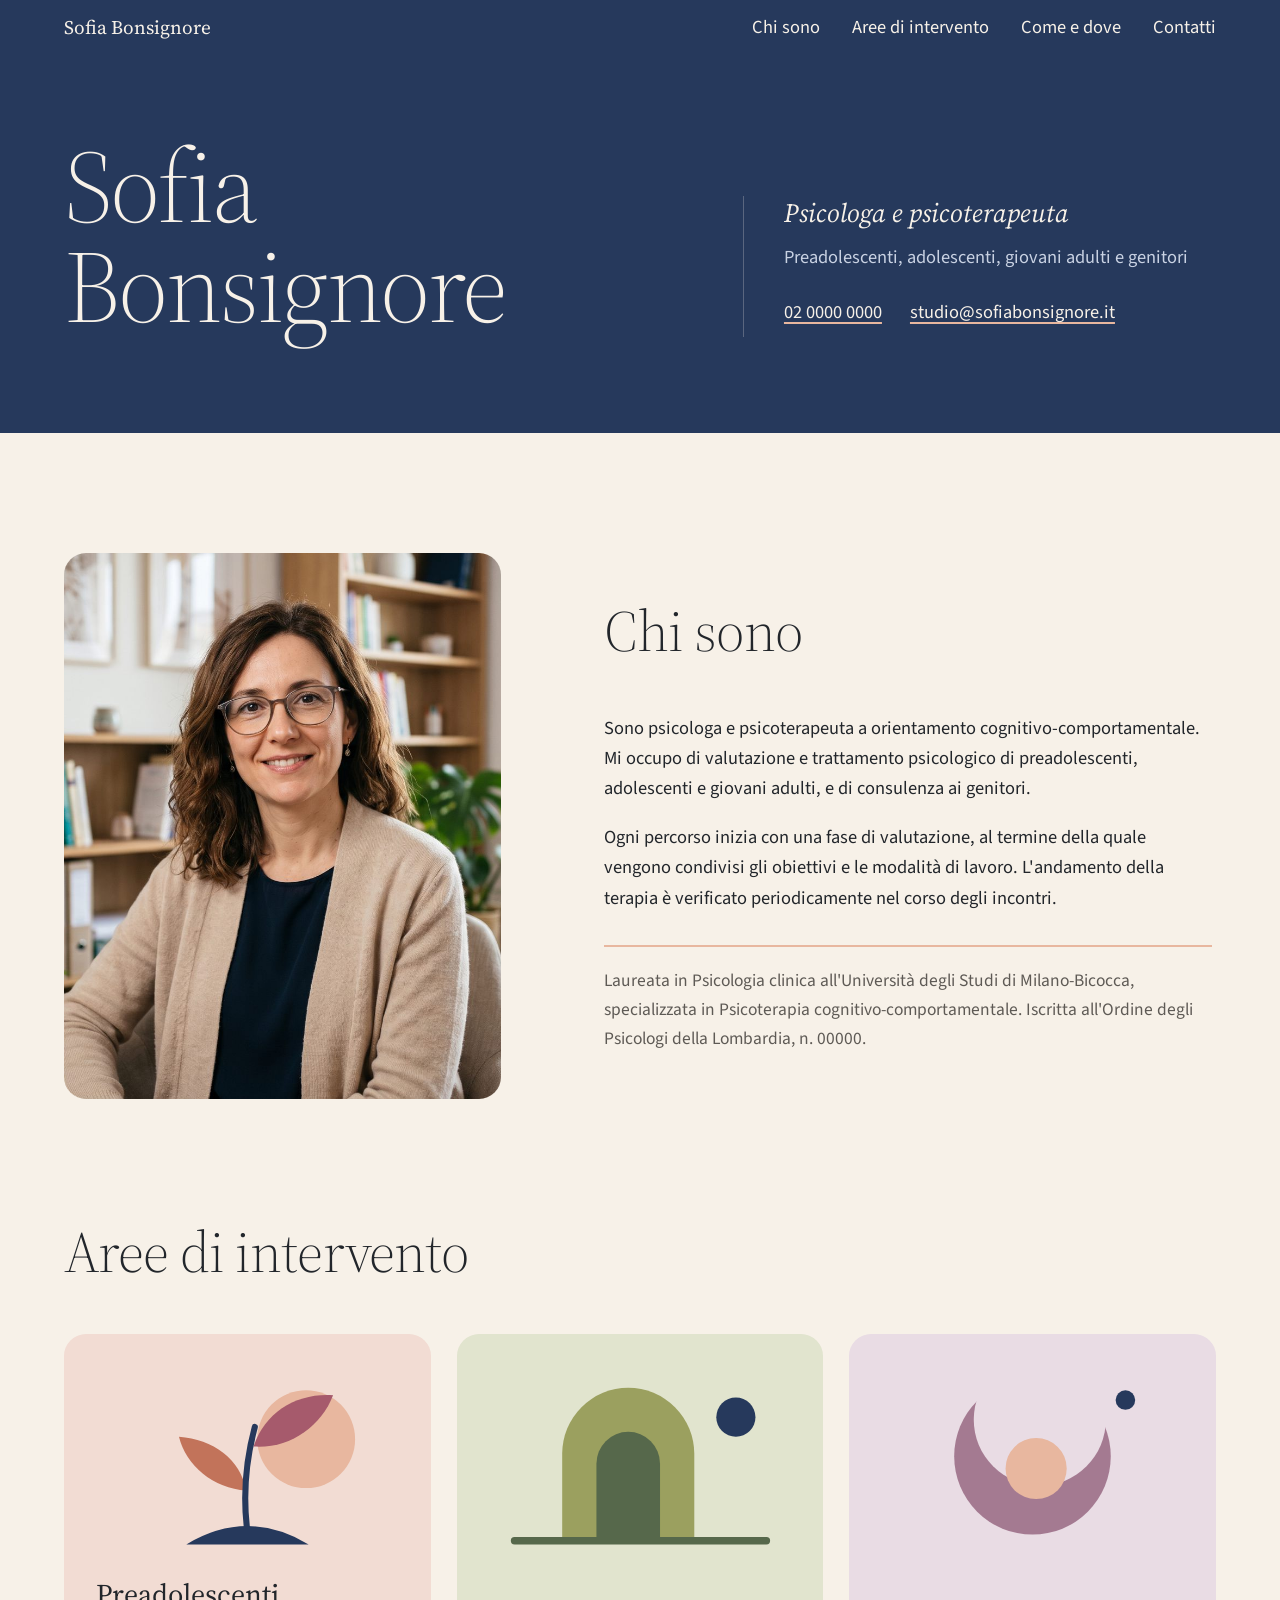
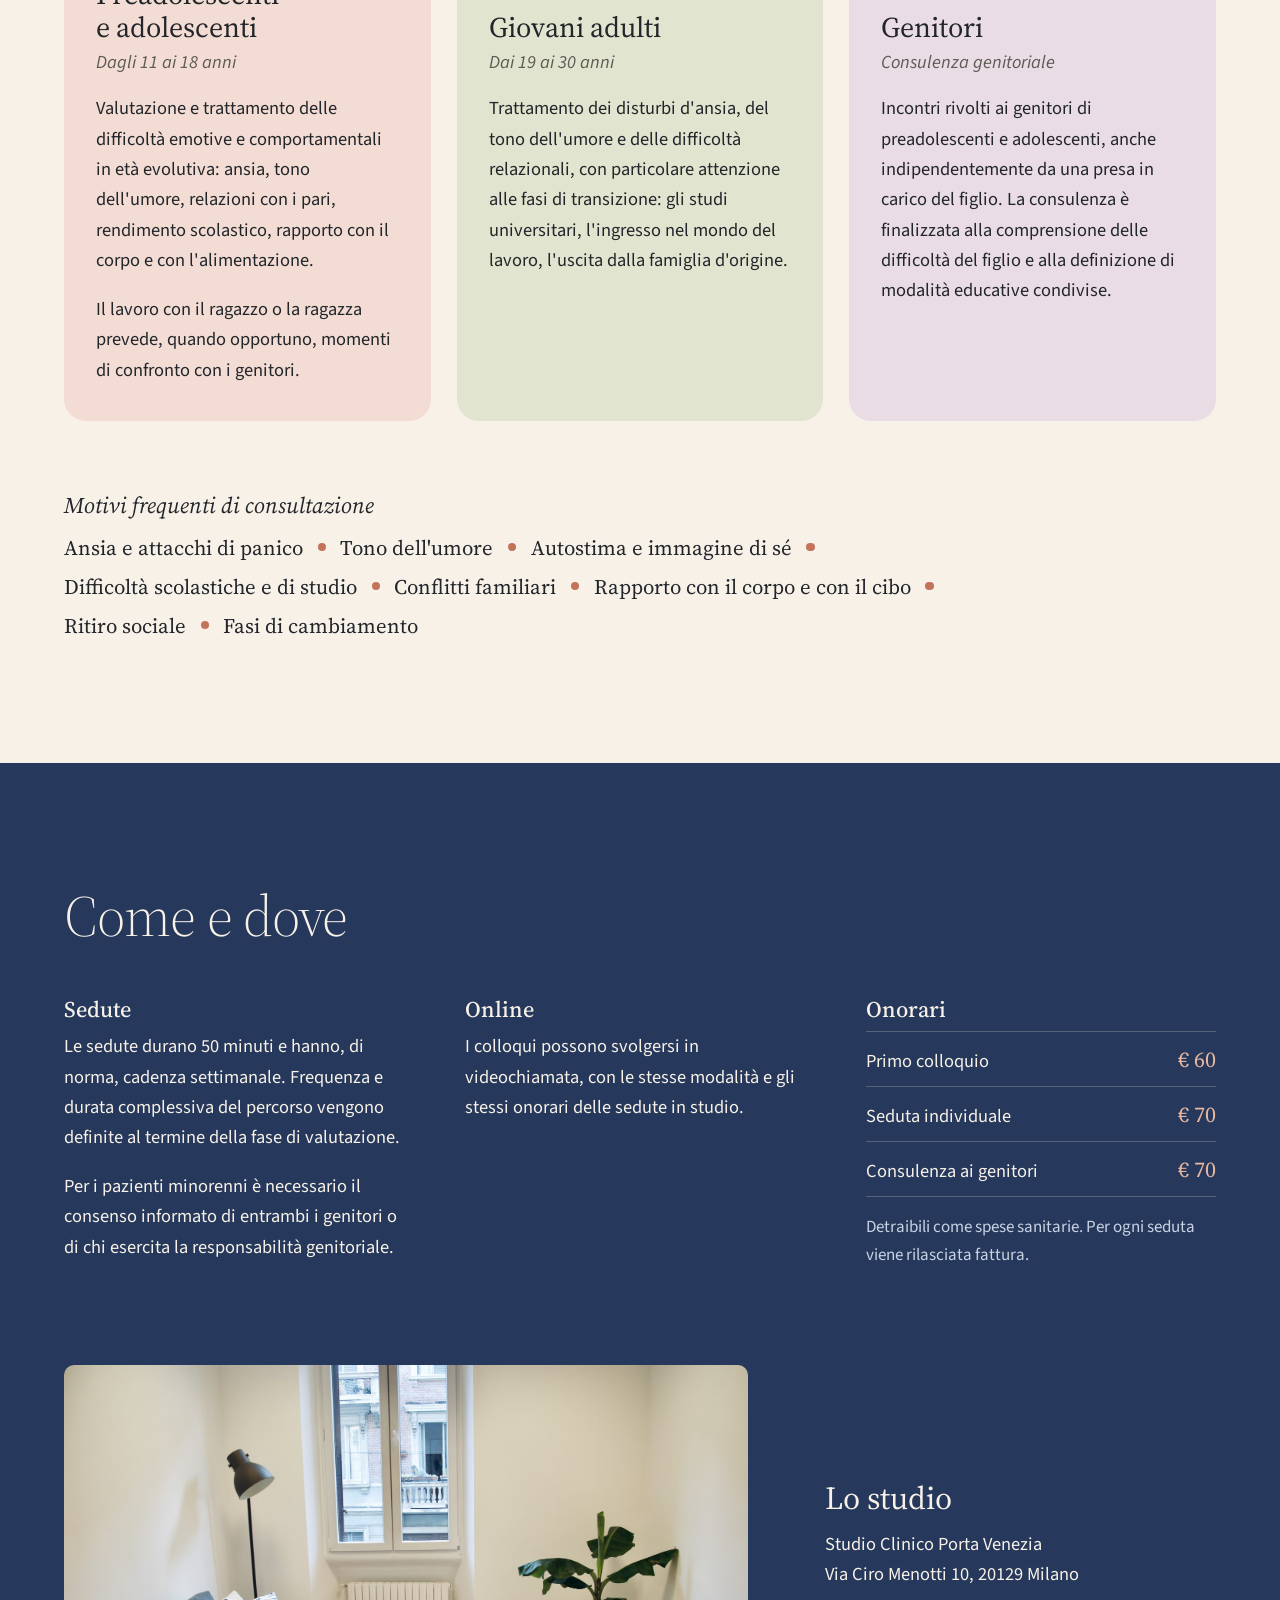
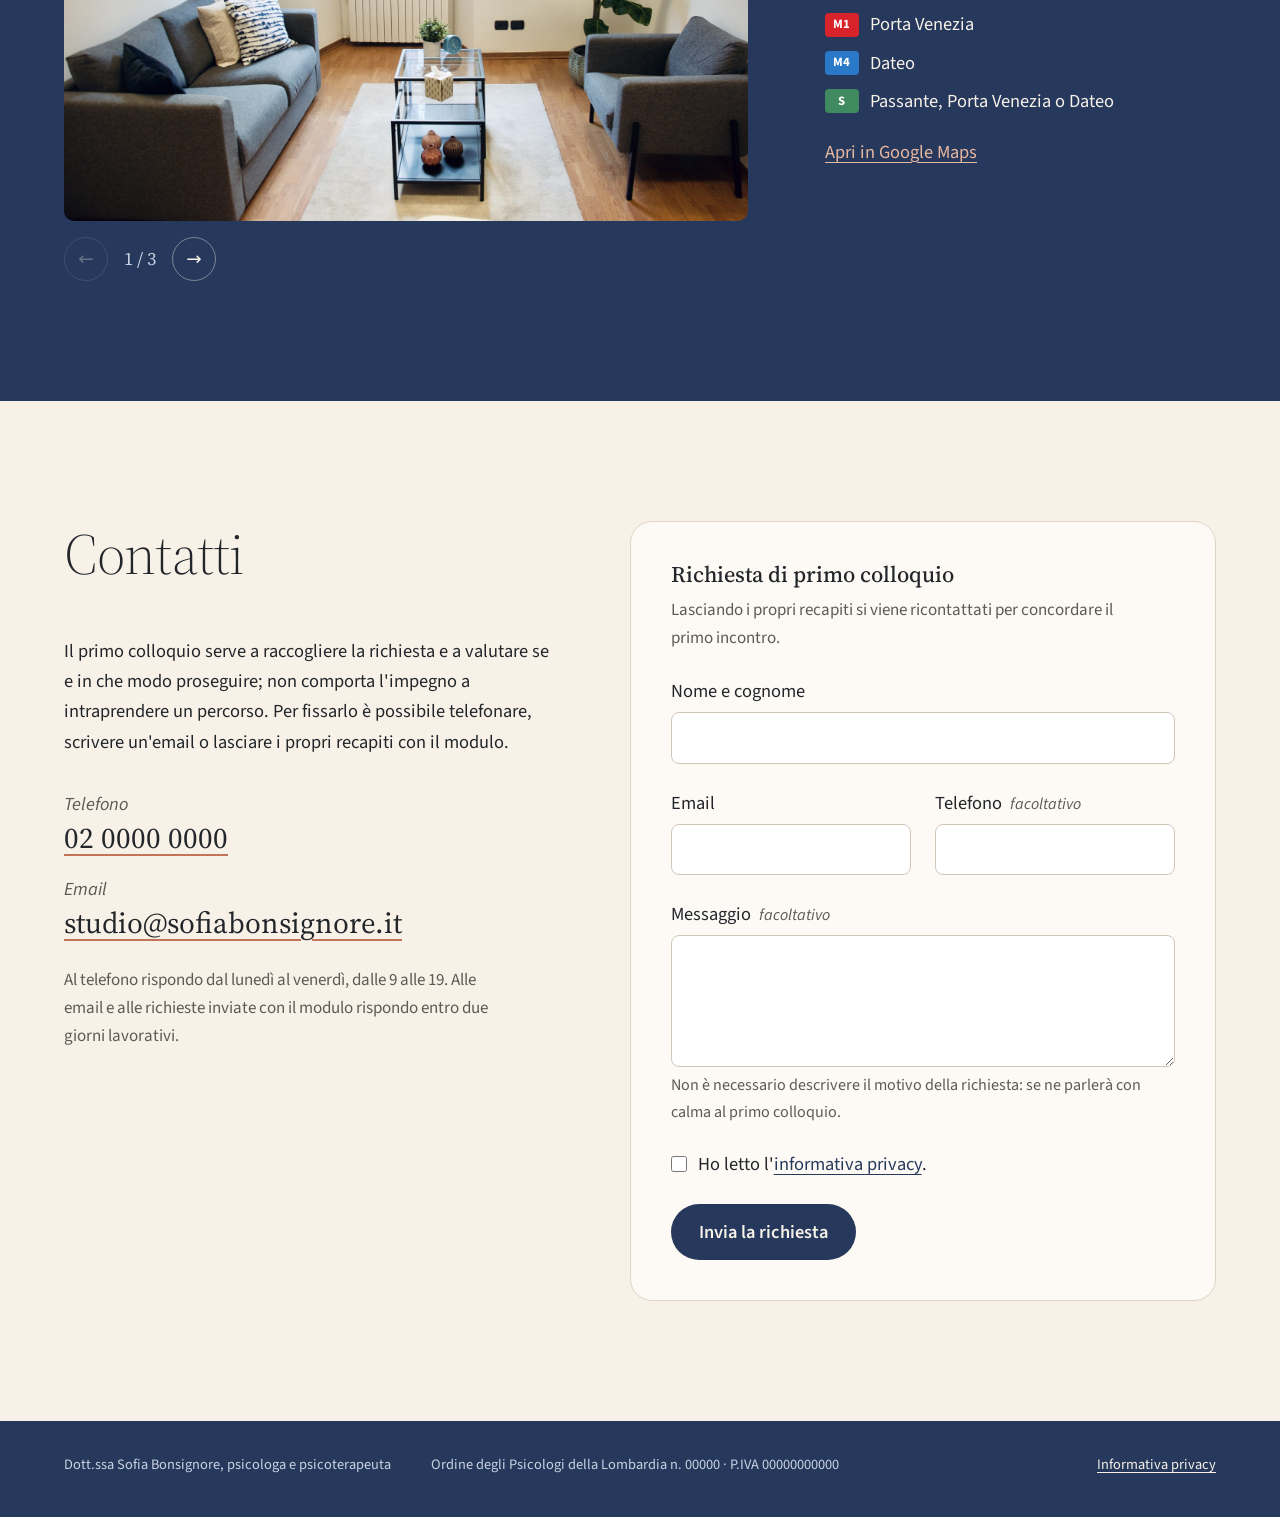
==== commit a640f02a: "Semplifica: pochi colori, apertura come frontespizio, modulo essenziale - Palette ridotta: crema com" ====
--- a/index.html
+++ b/index.html
@@ -7,7 +7,7 @@
   <meta name="description" content="Psicologa e psicoterapeuta a Milano, Porta Venezia, e online. Preadolescenti, adolescenti, giovani adulti e consulenza ai genitori.">
   <!-- Sviluppo: non indicizzare. Rimuovere al lancio. -->
   <meta name="robots" content="noindex, nofollow">
-  <meta name="theme-color" content="#F0D6C9">
+  <meta name="theme-color" content="#26395C">
   <link rel="preload" href="assets/fonts/source-sans-3.woff2" as="font" type="font/woff2" crossorigin>
   <link rel="preload" href="assets/fonts/source-serif-4-opsz.woff2" as="font" type="font/woff2" crossorigin>
   <link rel="stylesheet" href="styles.css">
@@ -17,7 +17,7 @@
 
   <a class="skip" href="#main">Vai al contenuto</a>
 
-  <!-- Barra che resta in alto: sul fondo rosa dell'apertura, poi crema con il nome quando si scorre -->
+  <!-- Barra che resta in alto: sul blu dell'apertura, poi crema con il nome quando si scorre -->
   <nav class="bar" id="bar" aria-label="Principale">
     <div class="wrap bar__inner">
       <a class="bar__name" href="#top">Sofia Bonsignore</a>
@@ -30,28 +30,18 @@
     </div>
   </nav>
 
+  <!-- Apertura come un frontespizio: nome a sinistra, qualifica e recapiti a destra -->
   <header class="hero" id="top">
     <div class="wrap hero__inner">
-      <div class="hero__text">
-        <h1 class="name" id="name">Sofia Bonsignore</h1>
-        <p class="role">Psicologa e psicoterapeuta<br>a Milano, Porta Venezia, e online</p>
+      <h1 class="name" id="name">Sofia Bonsignore</h1>
+      <div class="hero__aside">
+        <p class="role">Psicologa e psicoterapeuta</p>
         <p class="hero__who">Preadolescenti, adolescenti, giovani adulti e genitori</p>
         <ul class="hero__contacts">
           <li><a href="tel:+390200000000">02 0000 0000</a></li>
           <li><a href="mailto:studio@sofiabonsignore.it">studio@sofiabonsignore.it</a></li>
         </ul>
       </div>
-
-      <!-- Collage a carta ritagliata: le forme delle tre aree (foglie, soglia, coppa) appoggiate sul bordo -->
-      <svg class="hero__collage" viewBox="0 0 480 400" aria-hidden="true">
-        <circle cx="352" cy="128" r="74" class="f-peach"/>
-        <path d="M150 400V196A110 110 0 0 1 370 196V400Z" class="f-olive"/>
-        <path d="M216 400V238A44 44 0 0 1 304 238V400Z" class="f-moss"/>
-        <path d="M152 306C92 296 50 246 40 184C102 194 142 244 152 306Z" class="f-terracotta"/>
-        <path d="M322 118C342 66 392 34 446 38C432 90 384 120 322 118Z" class="f-rose-deep"/>
-        <circle cx="96" cy="96" r="15" class="f-blue"/>
-        <path d="M384 400A52 52 0 0 1 480 400Z" class="f-mauve"/>
-      </svg>
     </div>
   </header>
 
@@ -59,7 +49,6 @@
 
     <section class="section section--cream" id="chi-sono" aria-labelledby="h-chi-sono">
       <div class="wrap about">
-        <!-- Ritratto ritagliato ad arco su un arco colorato sfalsato, con un cerchio pesca -->
         <figure class="portrait">
           <img src="dummy-photo.jpg" alt="Ritratto della dottoressa Sofia Bonsignore" width="1800" height="1005">
         </figure>
@@ -184,7 +173,7 @@
           </div>
         </div>
 
-        <!-- Lo studio: foto che scorrono (swipe o frecce) su un cerchio ritagliato, indicazioni accanto -->
+        <!-- Lo studio: foto che scorrono (swipe o frecce), indicazioni accanto -->
         <div class="studio">
           <div class="gallery">
             <div class="gallery__track" id="gallery-track" tabindex="0" role="region" aria-label="Foto dello studio">
@@ -216,7 +205,7 @@
       </div>
     </section>
 
-    <section class="section section--sand" id="contatti" aria-labelledby="h-contatti">
+    <section class="section section--cream" id="contatti" aria-labelledby="h-contatti">
       <div class="wrap contact">
         <div class="contact__intro">
           <h2 class="section__title" id="h-contatti">Contatti</h2>
@@ -240,21 +229,7 @@
         <form class="form" id="richiesta" aria-labelledby="h-richiesta">
           <div>
             <h3 id="h-richiesta">Richiesta di primo colloquio</h3>
-            <p class="small">Lasciando i propri recapiti si viene ricontattati per concordare giorno e modalità. Non è necessario indicare il motivo della richiesta: se ne parlerà al primo colloquio.</p>
-          </div>
-
-          <fieldset class="field">
-            <legend>La richiesta è</legend>
-            <div class="choices">
-              <label><input type="radio" name="per" value="se" required> per sé</label>
-              <label><input type="radio" name="per" value="figlio"> per un figlio o una figlia</label>
-            </div>
-          </fieldset>
-
-          <!-- Visibile solo se la richiesta è per un figlio (regola CSS con :has) -->
-          <div class="field field--eta">
-            <label for="f-eta">Età del figlio o della figlia <span class="optional">facoltativo</span></label>
-            <input id="f-eta" name="eta" type="text" inputmode="numeric" maxlength="2" class="input--short">
+            <p class="small">Lasciando i propri recapiti si viene ricontattati per concordare il primo incontro.</p>
           </div>
 
           <div class="field">
@@ -273,18 +248,11 @@
             </div>
           </div>
 
-          <fieldset class="field">
-            <legend>Modalità</legend>
-            <div class="choices">
-              <label><input type="radio" name="modalita" value="studio"> in studio</label>
-              <label><input type="radio" name="modalita" value="online"> online</label>
-              <label><input type="radio" name="modalita" value="indifferente" checked> indifferente</label>
-            </div>
-          </fieldset>
-
+          <!-- Campo libero: la nota sotto scoraggia l'invio di dati sanitari attraverso il modulo -->
           <div class="field">
-            <label for="f-disp">Giorni e orari preferiti <span class="optional">facoltativo</span></label>
-            <input id="f-disp" name="disponibilita" type="text" placeholder="Ad esempio: martedì o giovedì, dopo le 17">
+            <label for="f-msg">Messaggio <span class="optional">facoltativo</span></label>
+            <textarea id="f-msg" name="messaggio" rows="4" aria-describedby="f-msg-nota"></textarea>
+            <p class="field__hint" id="f-msg-nota">Non è necessario descrivere il motivo della richiesta: se ne parlerà con calma al primo colloquio.</p>
           </div>
 
           <label class="consent">
--- a/styles.css
+++ b/styles.css
@@ -23,20 +23,17 @@
 }
 
 /* ---------- Tokens ---------- */
-/* Campiture piene come in una stampa a colori: rosa per l'apertura, crema per il testo,
-   blu inchiostro per la sezione pratica, sabbia per i contatti. Le forme ritagliate usano
-   sempre gli stessi sette colori, così illustrazioni e sezioni sembrano dello stesso foglio. */
+/* Pochi colori, ognuno con un ruolo: crema come fondo, blu inchiostro come unico colore forte
+   (apertura, Come e dove, piè di pagina) che si alterna al crema; le tinte pastello vivono solo
+   nelle card delle aree, dove distinguono le fasce d'età. Il terracotta resta per i piccoli dettagli. */
 :root {
   --cream: #F7F1E8;
-  --card: #FCF9F4;
+  --card: #FDFAF5;
   --ink: #22262B;
   --muted: #5E5A55;
   --rule: #DED5C8;
   --blue: #26395C;
   --blue-soft: #C9D2E3;     /* testo secondario su fondo blu */
-
-  --rose-field: #F0D6C9;    /* apertura */
-  --sand: #EEDFCB;          /* contatti */
 
   /* Fondi delle card */
   --rose-bg: #F2DCD3;
@@ -127,13 +124,14 @@
 .s-blue { stroke: var(--blue); }
 
 /* ---------- Barra di navigazione ---------- */
-/* In cima ha il colore dell'apertura; quando l'apertura esce dallo schermo diventa crema e mostra il nome */
+/* In cima ha il blu dell'apertura; quando l'apertura esce dallo schermo diventa crema e mostra il nome */
 .bar {
+  --bar-fg: var(--cream);
   position: sticky; top: 0; z-index: 20;
-  background: var(--rose-field);
+  background: var(--blue);
   transition: background-color .35s var(--ease), box-shadow .35s var(--ease);
 }
-.bar.is-stuck { background: var(--cream); box-shadow: 0 1px 0 var(--rule); }
+.bar.is-stuck { --bar-fg: var(--ink); background: var(--cream); box-shadow: 0 1px 0 var(--rule); }
 
 .bar__inner {
   display: flex; align-items: center; justify-content: space-between; gap: 1.5rem;
@@ -143,7 +141,7 @@
 .bar__name {
   display: none;
   font-family: var(--serif); font-size: 1.2rem; white-space: nowrap;
-  color: var(--ink); text-decoration: none;
+  color: var(--bar-fg); text-decoration: none;
   opacity: 0; visibility: hidden;
   transition: opacity .3s var(--ease), visibility .3s;
 }
@@ -156,11 +154,11 @@
 }
 .nav a {
   display: block; padding-block: .3rem;
-  color: var(--ink); text-decoration: none;
+  color: var(--bar-fg); text-decoration: none;
   border-bottom: 2px solid transparent;
-  transition: color .2s, border-color .2s;
-}
-.nav a:hover { color: var(--ink); border-bottom-color: var(--peach); }
+  transition: color .35s, border-color .2s;
+}
+.nav a:hover { color: var(--bar-fg); border-bottom-color: var(--peach); }
 .nav a[aria-current="true"] { border-bottom-color: var(--terracotta); }
 .nav__more { display: none; }
 
@@ -170,10 +168,13 @@
   .bar__name { display: block; }
 }
 
-/* ---------- Apertura ---------- */
-.hero { background: var(--rose-field); overflow: hidden; }
-
-.hero__inner { display: grid; gap: 2rem; padding-top: clamp(2rem, 6vw, 4rem); }
+/* ---------- Apertura: un frontespizio su fondo blu ---------- */
+.hero { background: var(--blue); color: var(--cream); }
+
+.hero__inner {
+  display: grid; gap: 2rem;
+  padding-block: clamp(2.5rem, 7vw, 5rem) clamp(3rem, 8vw, 6rem);
+}
 
 .name {
   font-size: clamp(3rem, 1.6rem + 6vw, 6.5rem);
@@ -182,35 +183,29 @@
   letter-spacing: -.025em;
 }
 .role {
-  margin-top: 1.25rem;
   font-family: var(--serif); font-style: italic;
-  font-size: clamp(1.2rem, 1rem + .7vw, 1.5rem);
-  line-height: 1.35;
-}
-.hero__who { margin-top: 1.5rem; color: var(--muted); }
+  font-size: clamp(1.3rem, 1.05rem + .8vw, 1.65rem);
+  line-height: 1.3;
+}
+.hero__who { margin-top: .75rem; color: var(--blue-soft); }
 
 .hero__contacts {
   list-style: none; padding: 0;
-  margin-top: 1.75rem;
+  margin-top: 1.5rem;
   display: flex; flex-wrap: wrap; gap: .35rem 1.75rem;
 }
-.hero__contacts a { color: var(--ink); text-decoration-color: var(--terracotta); text-decoration-thickness: 2px; }
-.hero__contacts a:hover { color: var(--terracotta); }
-
-/* Il collage poggia sul bordo inferiore dell'apertura, come ritagli incollati sul foglio */
-.hero__collage { display: block; width: min(100%, 26rem); justify-self: end; margin-right: calc(-1 * var(--gutter)); }
-
-@media (min-width: 52rem) {
-  .hero__inner { grid-template-columns: minmax(0, 1.15fr) minmax(0, 1fr); align-items: end; gap: 3rem; padding-top: clamp(3rem, 6vw, 5rem); }
-  .hero__text { padding-bottom: clamp(3rem, 7vw, 6rem); }
-  .hero__collage { width: 100%; max-width: 32rem; margin-right: 0; }
+.hero__contacts a { color: var(--cream); text-decoration-color: var(--peach); text-decoration-thickness: 1.5px; }
+.hero__contacts a:hover { color: var(--peach); }
+
+@media (min-width: 52rem) {
+  .hero__inner { grid-template-columns: minmax(0, 1.3fr) minmax(0, 1fr); align-items: end; gap: 4rem; }
+  .hero__aside { padding-bottom: .6rem; border-left: 1px solid rgb(247 241 232 / .25); padding-left: 2.5rem; }
 }
 
 /* ---------- Sezioni ---------- */
 .section { padding-block: var(--space); overflow-x: clip; }
 .section--cream + .section--cream { padding-top: 0; }
 .section--blue { background: var(--blue); color: var(--cream); }
-.section--sand { background: var(--sand); }
 
 .section__title {
   font-size: clamp(2.3rem, 1.6rem + 2.6vw, 3.6rem);
@@ -224,25 +219,13 @@
 /* ---------- Chi sono ---------- */
 .about { display: grid; gap: 3rem; align-items: center; }
 
-/* Ritratto ritagliato ad arco, con un arco oliva sfalsato dietro e un cerchio pesca davanti */
-.portrait { position: relative; width: min(100% - 2.5rem, 22rem); margin-inline: 1.25rem auto; }
-.portrait::before {
-  content: ""; position: absolute; inset: 2.5rem -1.25rem -1.25rem -1.25rem;
-  background: var(--olive);
-  border-radius: 999px 999px var(--radius) var(--radius);
-}
-.portrait::after {
-  content: ""; position: absolute;
-  width: 26%; aspect-ratio: 1; right: -9%; top: 12%;
-  background: var(--peach); border-radius: 50%;
-}
+.portrait { width: min(100%, 22rem); }
 .portrait img {
-  position: relative;
   width: 100%;
   aspect-ratio: 4 / 5;
   object-fit: cover;
   object-position: 51% 28%;
-  border-radius: 999px 999px var(--radius) var(--radius);
+  border-radius: var(--radius-lg);
 }
 
 .about__text { max-width: var(--measure); min-width: 0; }
@@ -254,7 +237,7 @@
 
 @media (min-width: 52rem) {
   .about { grid-template-columns: minmax(0, 5fr) minmax(0, 7fr); gap: clamp(4rem, 8vw, 7rem); }
-  .portrait { width: auto; margin-inline: 1.25rem; }
+  .portrait { width: auto; }
 }
 
 /* ---------- Aree di intervento ---------- */
@@ -331,7 +314,7 @@
   color: var(--peach);
 }
 
-/* Lo studio: foto che scorrono sopra un cerchio ritagliato, indicazioni a destra */
+/* Lo studio: foto che scorrono, indicazioni a destra */
 .studio {
   display: grid; gap: 2.5rem;
   margin-top: clamp(4rem, 8vw, 6rem);
@@ -340,21 +323,8 @@
   .studio { grid-template-columns: minmax(0, 7fr) minmax(0, 4fr); gap: clamp(3rem, 6vw, 5rem); align-items: center; }
 }
 
-.gallery { position: relative; min-width: 0; }
-.gallery::before {
-  content: ""; position: absolute;
-  width: clamp(7rem, 16vw, 11rem); aspect-ratio: 1;
-  left: clamp(-3rem, -4vw, -1.5rem); top: clamp(-3rem, -4vw, -1.5rem);
-  background: var(--peach); border-radius: 50%;
-}
-.gallery::after {
-  content: ""; position: absolute;
-  width: clamp(3rem, 6vw, 4.5rem); aspect-ratio: 1;
-  right: clamp(-1.5rem, -2vw, -.75rem); bottom: 4.5rem;
-  background: var(--olive); border-radius: 50% 50% 0 0;
-}
+.gallery { min-width: 0; }
 .gallery__track {
-  position: relative; z-index: 1;
   display: flex;
   overflow-x: auto;
   scroll-snap-type: x mandatory;
@@ -371,7 +341,7 @@
   scroll-snap-align: start;
 }
 
-.gallery__controls { position: relative; display: flex; align-items: center; gap: 1rem; margin-top: 1rem; }
+.gallery__controls { display: flex; align-items: center; gap: 1rem; margin-top: 1rem; }
 .gallery__controls[hidden] { display: none; }
 .gallery__btn {
   width: 2.75rem; height: 2.75rem;
@@ -404,7 +374,7 @@
 .line--m4 { background: #2A78C8; }
 .line--s  { background: #3F8A5E; }
 
-/* ---------- Contatti (fondo sabbia) ---------- */
+/* ---------- Contatti ---------- */
 .contact { display: grid; gap: 3rem; align-items: start; }
 .contact__intro { max-width: var(--measure); min-width: 0; }
 
@@ -426,23 +396,24 @@
 .contacts a { color: var(--ink); text-decoration-color: var(--terracotta); text-decoration-thickness: 2px; }
 .contacts a:hover { color: var(--terracotta); }
 
-/* Modulo di richiesta: una scheda chiara sul fondo sabbia, controlli nativi tinti con il blu */
+/* Modulo di richiesta: una scheda chiara sul fondo crema, pochi campi */
 .form {
   display: grid; gap: 1.5rem;
   min-width: 0;
   padding: clamp(1.5rem, 4vw, 2.5rem);
   background: var(--card);
+  border: 1px solid var(--rule);
   border-radius: var(--radius-lg);
 }
 .form h3 { margin-bottom: .5rem; }
 
 .field { display: grid; gap: .35rem; margin: 0; padding: 0; border: 0; min-width: 0; }
-.field legend { padding: 0; margin-bottom: .35rem; }
 .optional { font-size: .875em; font-style: italic; color: var(--muted); margin-left: .25rem; }
 
 .form input[type="text"],
 .form input[type="email"],
-.form input[type="tel"] {
+.form input[type="tel"],
+.form textarea {
   width: 100%;
   font: inherit; color: var(--ink);
   padding: .6rem .75rem;
@@ -450,20 +421,12 @@
   border: 1px solid #CFC6B8;
   border-radius: 8px;
 }
-.form input::placeholder { color: #8E8880; }
-.form input:focus { outline: 2px solid var(--blue); outline-offset: -1px; border-color: var(--blue); }
+.form textarea { resize: vertical; min-height: 7.5rem; line-height: 1.5; }
+.form input:focus, .form textarea:focus { outline: 2px solid var(--blue); outline-offset: -1px; border-color: var(--blue); }
 .form input:user-invalid { border-color: #9B3B2F; }
-.input--short { max-width: 5rem; }
-
-.form input[type="radio"],
+.field__hint { font-size: .875em; color: var(--muted); }
+
 .form input[type="checkbox"] { accent-color: var(--blue); width: 1.05rem; height: 1.05rem; margin: 0; flex: none; }
-
-.choices { display: flex; flex-wrap: wrap; gap: .4rem 1.75rem; }
-.choices label { display: inline-flex; align-items: center; gap: .55rem; cursor: pointer; }
-
-/* Il campo età compare solo per le richieste che riguardano un figlio */
-.field--eta { display: none; }
-.form:has(input[name="per"][value="figlio"]:checked) .field--eta { display: grid; }
 
 .form__row { display: grid; gap: 1.5rem; }
 @media (min-width: 40rem) { .form__row { grid-template-columns: 1fr 1fr; } }
@@ -518,7 +481,7 @@
 
 /* ---------- Stampa ---------- */
 @media print {
-  body, .hero, .section--blue, .section--sand, .footer { background: #fff; color: #000; }
-  .bar, .skip, .gallery, .form, .hero__collage { display: none; }
+  body, .hero, .section--blue, .footer { background: #fff; color: #000; }
+  .bar, .skip, .gallery, .form { display: none; }
   a { color: inherit; text-decoration: none; }
 }
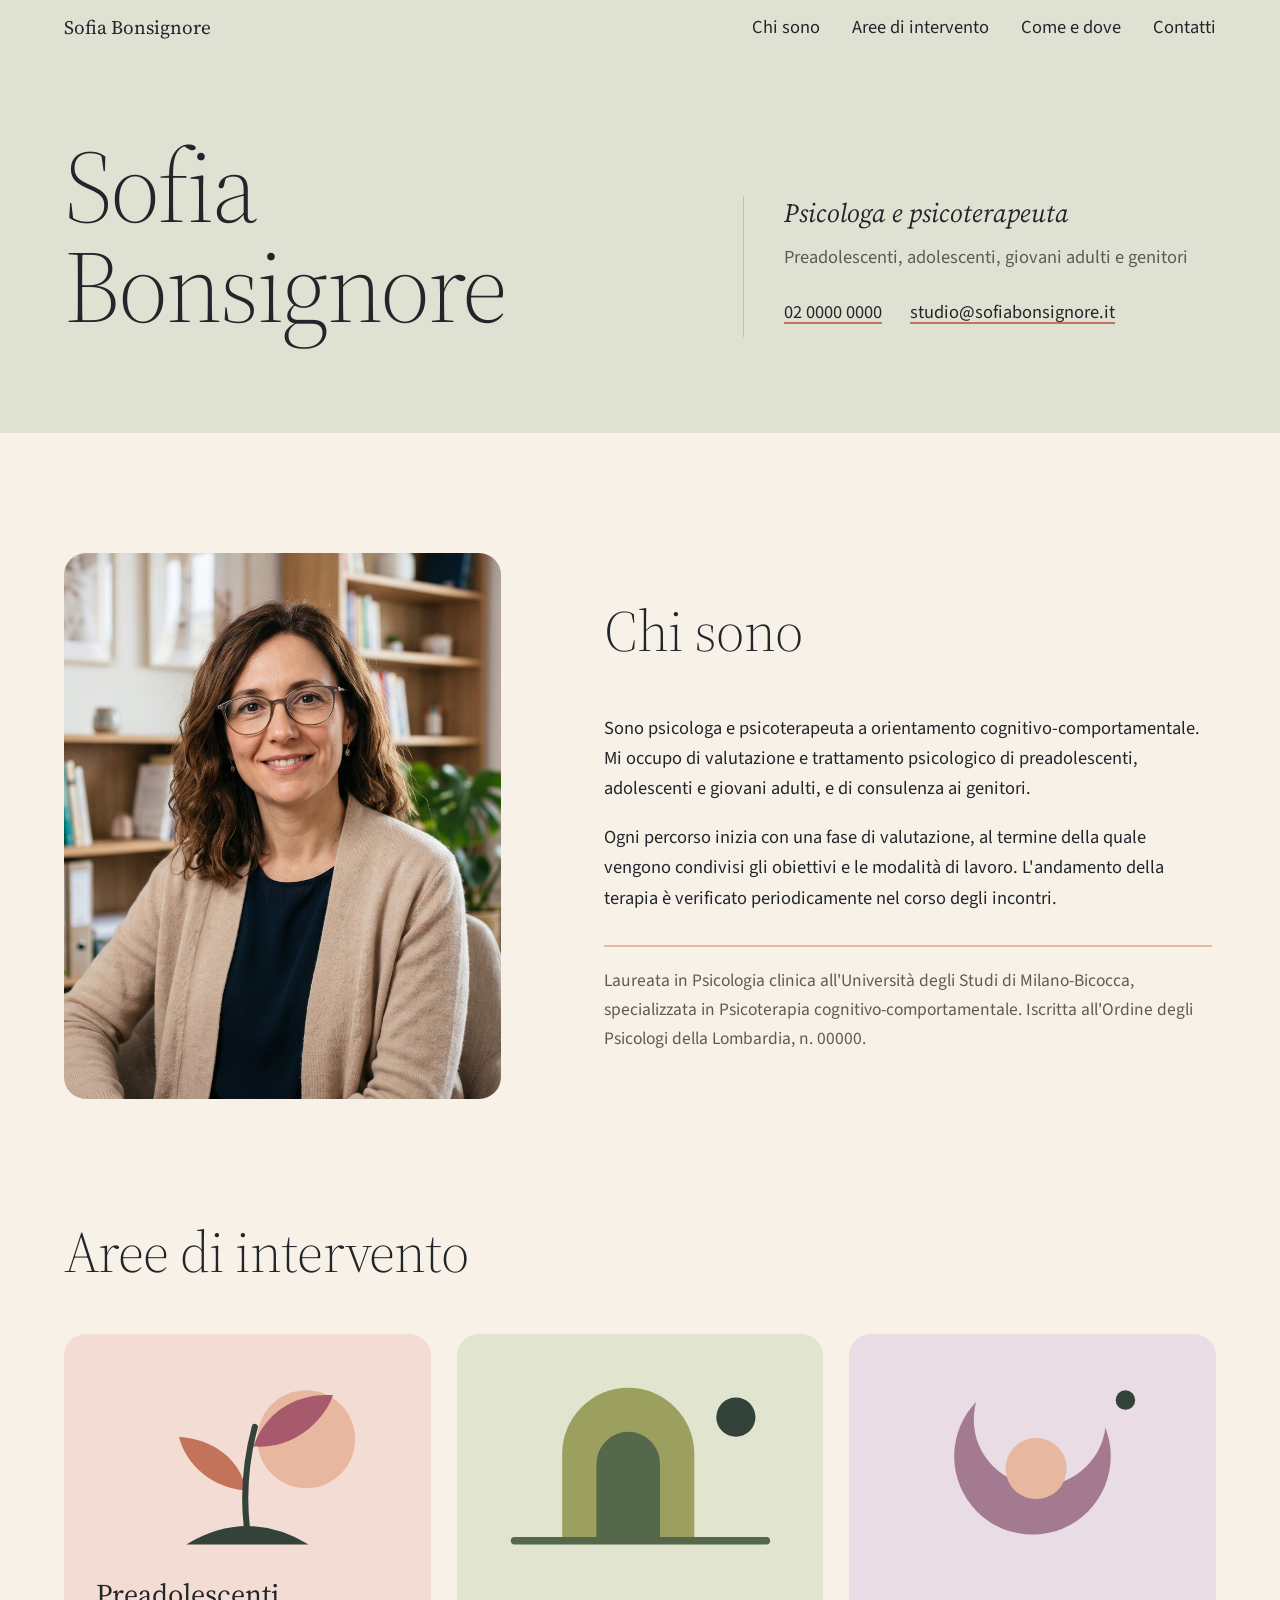
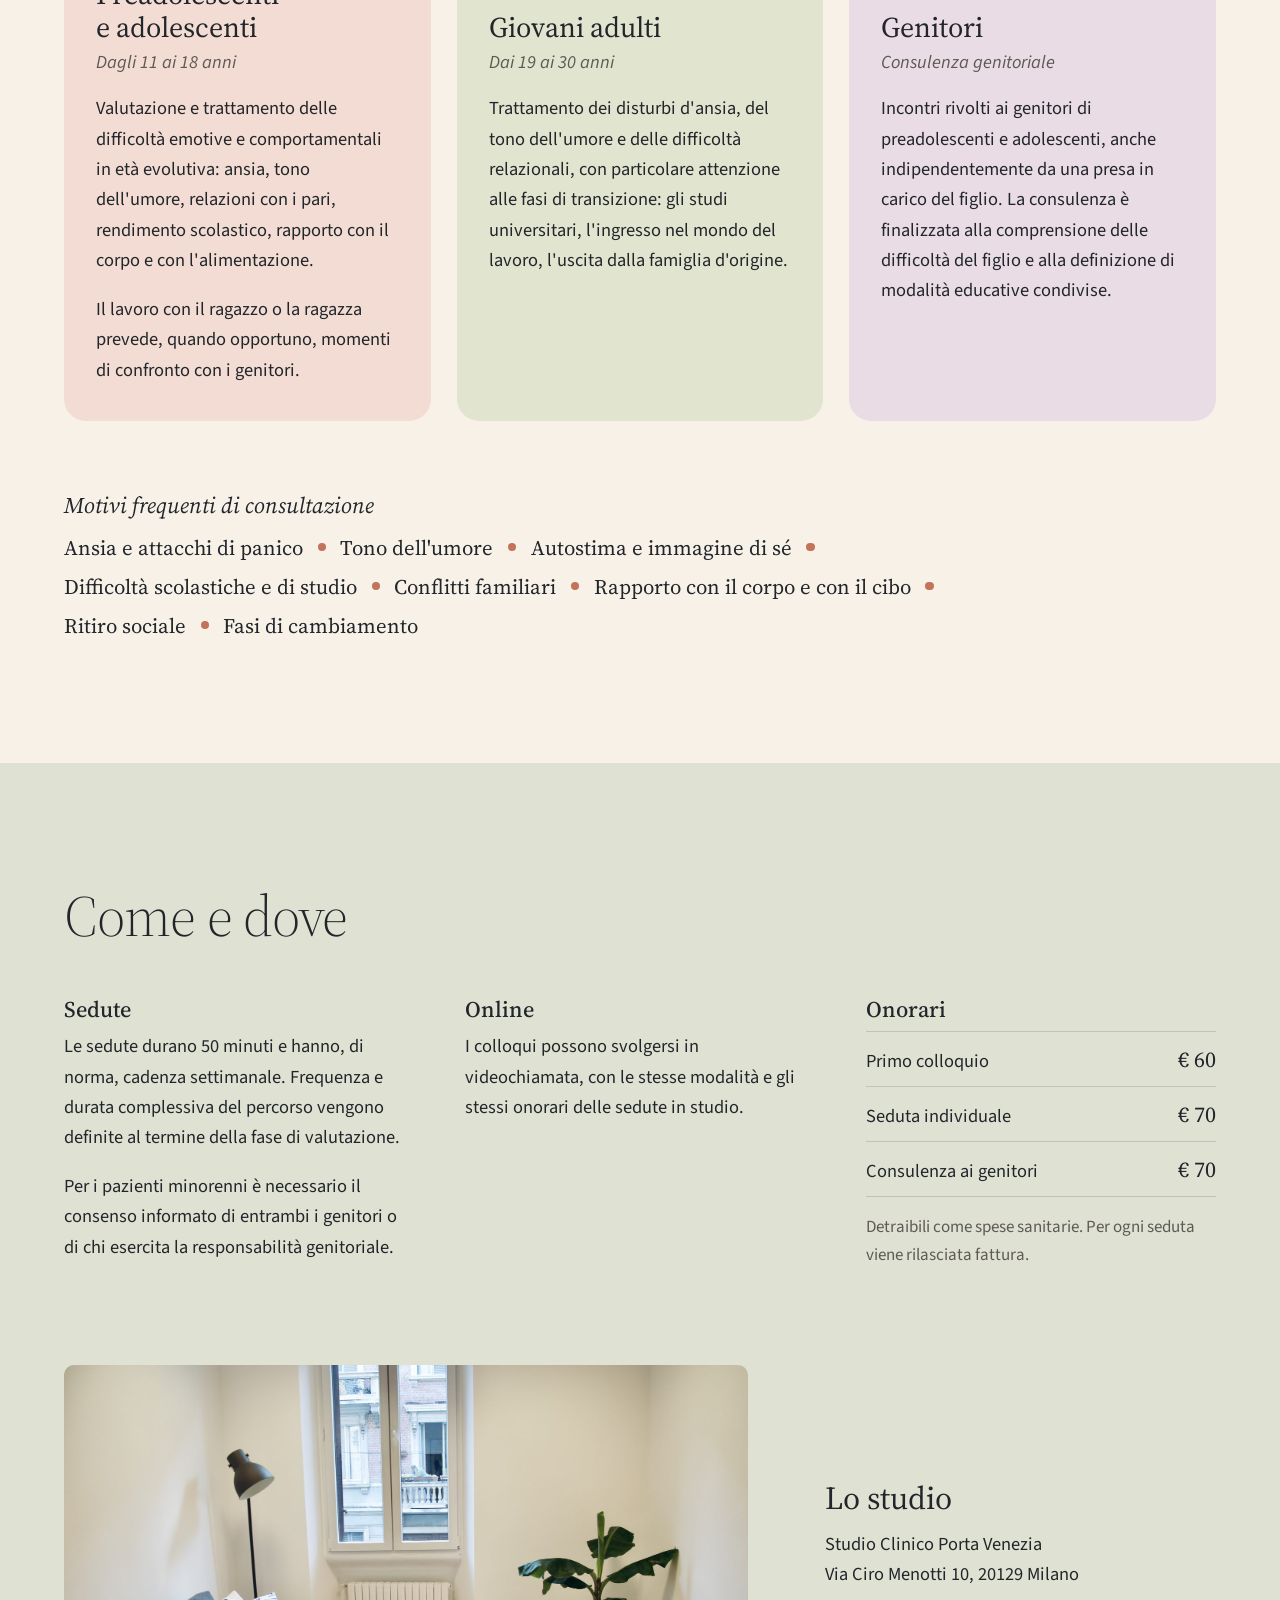
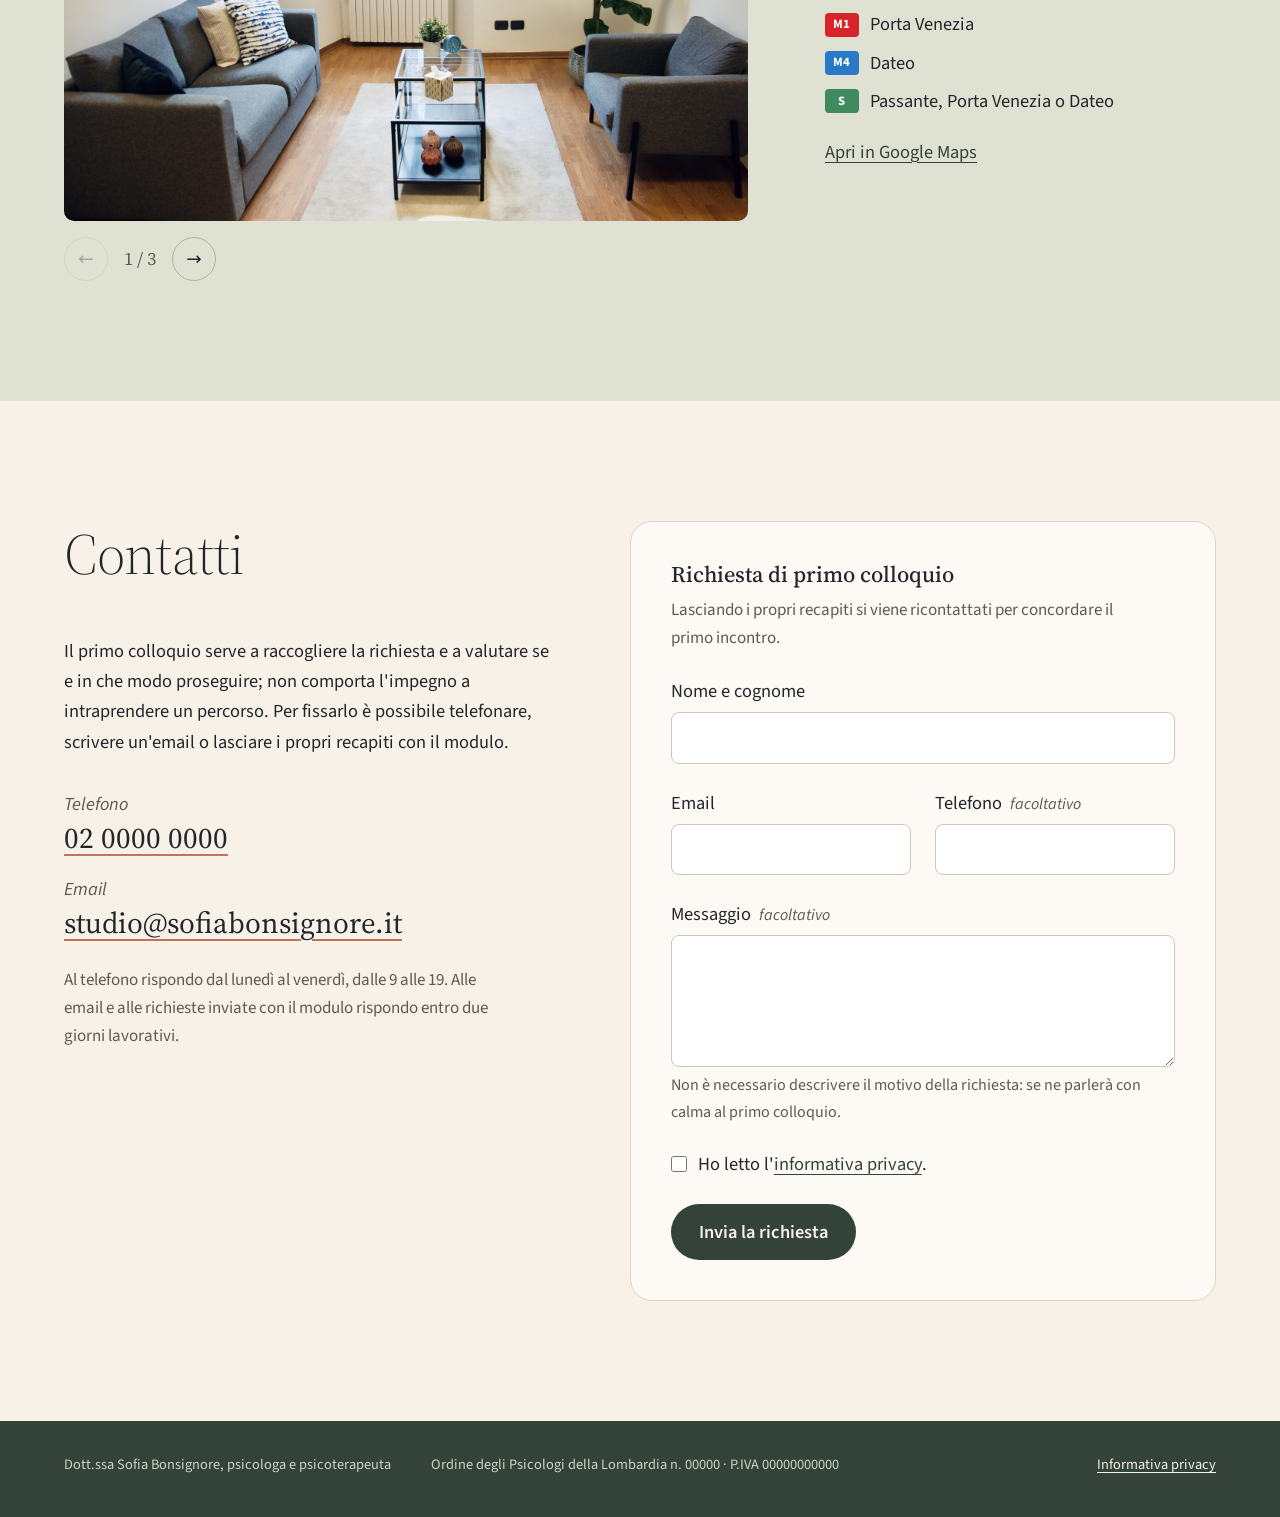
==== commit 56387e88: "Sostituisce il blu con un accostamento tono su tono Il blu inchiostro su mezza schermata creava un s" ====
--- a/index.html
+++ b/index.html
@@ -7,7 +7,7 @@
   <meta name="description" content="Psicologa e psicoterapeuta a Milano, Porta Venezia, e online. Preadolescenti, adolescenti, giovani adulti e consulenza ai genitori.">
   <!-- Sviluppo: non indicizzare. Rimuovere al lancio. -->
   <meta name="robots" content="noindex, nofollow">
-  <meta name="theme-color" content="#26395C">
+  <meta name="theme-color" content="#DFE2D2">
   <link rel="preload" href="assets/fonts/source-sans-3.woff2" as="font" type="font/woff2" crossorigin>
   <link rel="preload" href="assets/fonts/source-serif-4-opsz.woff2" as="font" type="font/woff2" crossorigin>
   <link rel="stylesheet" href="styles.css">
@@ -17,7 +17,7 @@
 
   <a class="skip" href="#main">Vai al contenuto</a>
 
-  <!-- Barra che resta in alto: sul blu dell'apertura, poi crema con il nome quando si scorre -->
+  <!-- Barra che resta in alto: sul salvia dell'apertura, poi crema con il nome quando si scorre -->
   <nav class="bar" id="bar" aria-label="Principale">
     <div class="wrap bar__inner">
       <a class="bar__name" href="#top">Sofia Bonsignore</a>
@@ -77,8 +77,8 @@
                 <circle cx="198" cy="86" r="40" class="f-peach"/>
                 <path d="M155 92C164 64 190 48 220 50C210 76 184 94 155 92Z" class="f-rose-deep"/>
                 <path d="M149 128C122 126 100 108 94 84C122 86 144 102 149 128Z" class="f-terracotta"/>
-                <path d="M150 162C146 132 148 106 156 76" fill="none" class="s-blue" stroke-width="5" stroke-linecap="round"/>
-                <path d="M100 172Q150 142 200 172Z" class="f-blue"/>
+                <path d="M150 162C146 132 148 106 156 76" fill="none" class="s-deep" stroke-width="5" stroke-linecap="round"/>
+                <path d="M100 172Q150 142 200 172Z" class="f-deep"/>
               </svg>
             </div>
             <h3 class="area__name">Preadolescenti e adolescenti</h3>
@@ -94,7 +94,7 @@
               <svg viewBox="0 0 300 200" aria-hidden="true">
                 <path d="M86 168V98A54 54 0 0 1 194 98V168Z" class="f-olive"/>
                 <path d="M114 168V106A26 26 0 0 1 166 106V168Z" class="f-moss"/>
-                <circle cx="228" cy="68" r="16" class="f-blue"/>
+                <circle cx="228" cy="68" r="16" class="f-deep"/>
                 <rect x="44" y="166" width="212" height="6" rx="3" class="f-moss"/>
               </svg>
             </div>
@@ -116,7 +116,7 @@
                 </defs>
                 <circle cx="150" cy="100" r="64" class="f-mauve" mask="url(#cut-genitori)"/>
                 <circle cx="153" cy="110" r="25" class="f-peach"/>
-                <circle cx="226" cy="54" r="8" class="f-blue"/>
+                <circle cx="226" cy="54" r="8" class="f-deep"/>
               </svg>
             </div>
             <h3 class="area__name">Genitori</h3>
@@ -143,7 +143,7 @@
       </div>
     </section>
 
-    <section class="section section--blue" id="come-e-dove" aria-labelledby="h-come-e-dove">
+    <section class="section section--tint" id="come-e-dove" aria-labelledby="h-come-e-dove">
       <div class="wrap">
         <h2 class="section__title" id="h-come-e-dove">Come e dove</h2>
 
--- a/styles.css
+++ b/styles.css
@@ -23,17 +23,19 @@
 }
 
 /* ---------- Tokens ---------- */
-/* Pochi colori, ognuno con un ruolo: crema come fondo, blu inchiostro come unico colore forte
-   (apertura, Come e dove, piè di pagina) che si alterna al crema; le tinte pastello vivono solo
-   nelle card delle aree, dove distinguono le fasce d'età. Il terracotta resta per i piccoli dettagli. */
+/* Pochi colori, tono su tono: crema come fondo, salvia chiaro come campitura che si alterna al crema
+   (apertura, Come e dove), un verde inchiostro in piccole dosi (link, pulsante, punti delle
+   illustrazioni, piè di pagina). Le tinte pastello vivono solo nelle card delle aree, dove
+   distinguono le fasce d'età; il terracotta resta per i piccoli dettagli. */
 :root {
   --cream: #F7F1E8;
   --card: #FDFAF5;
   --ink: #22262B;
   --muted: #5E5A55;
   --rule: #DED5C8;
-  --blue: #26395C;
-  --blue-soft: #C9D2E3;     /* testo secondario su fondo blu */
+  --field: #DFE2D2;         /* salvia chiaro: campiture */
+  --deep: #34433A;          /* verde inchiostro: link, pulsante, piè di pagina */
+  --deep-soft: #CDD3C6;     /* testo secondario sul verde inchiostro */
 
   /* Fondi delle card */
   --rose-bg: #F2DCD3;
@@ -94,7 +96,7 @@
 p + p { margin-top: 1em; }
 
 a {
-  color: var(--blue);
+  color: var(--deep);
   text-decoration-thickness: 1px;
   text-underline-offset: .2em;
 }
@@ -120,15 +122,15 @@
 .f-olive { fill: var(--olive); }
 .f-moss { fill: var(--moss); }
 .f-mauve { fill: var(--mauve); }
-.f-blue { fill: var(--blue); }
-.s-blue { stroke: var(--blue); }
+.f-deep { fill: var(--deep); }
+.s-deep { stroke: var(--deep); }
 
 /* ---------- Barra di navigazione ---------- */
-/* In cima ha il blu dell'apertura; quando l'apertura esce dallo schermo diventa crema e mostra il nome */
+/* In cima ha il salvia dell'apertura; quando l'apertura esce dallo schermo diventa crema e mostra il nome */
 .bar {
-  --bar-fg: var(--cream);
+  --bar-fg: var(--ink);
   position: sticky; top: 0; z-index: 20;
-  background: var(--blue);
+  background: var(--field);
   transition: background-color .35s var(--ease), box-shadow .35s var(--ease);
 }
 .bar.is-stuck { --bar-fg: var(--ink); background: var(--cream); box-shadow: 0 1px 0 var(--rule); }
@@ -168,8 +170,8 @@
   .bar__name { display: block; }
 }
 
-/* ---------- Apertura: un frontespizio su fondo blu ---------- */
-.hero { background: var(--blue); color: var(--cream); }
+/* ---------- Apertura: un frontespizio su fondo salvia ---------- */
+.hero { background: var(--field); }
 
 .hero__inner {
   display: grid; gap: 2rem;
@@ -187,25 +189,25 @@
   font-size: clamp(1.3rem, 1.05rem + .8vw, 1.65rem);
   line-height: 1.3;
 }
-.hero__who { margin-top: .75rem; color: var(--blue-soft); }
+.hero__who { margin-top: .75rem; color: var(--muted); }
 
 .hero__contacts {
   list-style: none; padding: 0;
   margin-top: 1.5rem;
   display: flex; flex-wrap: wrap; gap: .35rem 1.75rem;
 }
-.hero__contacts a { color: var(--cream); text-decoration-color: var(--peach); text-decoration-thickness: 1.5px; }
-.hero__contacts a:hover { color: var(--peach); }
+.hero__contacts a { color: var(--ink); text-decoration-color: var(--terracotta); text-decoration-thickness: 1.5px; }
+.hero__contacts a:hover { color: var(--terracotta); }
 
 @media (min-width: 52rem) {
   .hero__inner { grid-template-columns: minmax(0, 1.3fr) minmax(0, 1fr); align-items: end; gap: 4rem; }
-  .hero__aside { padding-bottom: .6rem; border-left: 1px solid rgb(247 241 232 / .25); padding-left: 2.5rem; }
+  .hero__aside { padding-bottom: .6rem; border-left: 1px solid rgb(34 38 43 / .18); padding-left: 2.5rem; }
 }
 
 /* ---------- Sezioni ---------- */
 .section { padding-block: var(--space); overflow-x: clip; }
 .section--cream + .section--cream { padding-top: 0; }
-.section--blue { background: var(--blue); color: var(--cream); }
+.section--tint { background: var(--field); }
 
 .section__title {
   font-size: clamp(2.3rem, 1.6rem + 2.6vw, 3.6rem);
@@ -289,10 +291,7 @@
   border-radius: 50%; background: var(--terracotta);
 }
 
-/* ---------- Come e dove (fondo blu) ---------- */
-.section--blue a { color: var(--peach); }
-.section--blue a:hover { color: var(--cream); }
-.section--blue .small { color: var(--blue-soft); }
+/* ---------- Come e dove (fondo salvia) ---------- */
 
 .how { display: grid; gap: 2.25rem; }
 .block { max-width: var(--measure); min-width: 0; }
@@ -304,14 +303,13 @@
 .fees { width: 100%; border-collapse: collapse; margin-block: .25rem 1rem; }
 .fees th, .fees td {
   padding: .55rem 0;
-  border-bottom: 1px solid rgb(247 241 232 / .22);
+  border-bottom: 1px solid rgb(34 38 43 / .16);
   text-align: left; font-weight: 400; vertical-align: baseline;
 }
-.fees tr:first-child > * { border-top: 1px solid rgb(247 241 232 / .22); }
+.fees tr:first-child > * { border-top: 1px solid rgb(34 38 43 / .16); }
 .fees td {
   text-align: right; white-space: nowrap; padding-left: 1rem;
   font-family: var(--serif); font-size: 1.2em; font-variant-numeric: tabular-nums;
-  color: var(--peach);
 }
 
 /* Lo studio: foto che scorrono, indicazioni a destra */
@@ -346,15 +344,15 @@
 .gallery__btn {
   width: 2.75rem; height: 2.75rem;
   display: grid; place-items: center;
-  font: inherit; color: var(--cream);
+  font: inherit; color: var(--ink);
   background: none;
-  border: 1px solid rgb(247 241 232 / .4); border-radius: 50%;
+  border: 1px solid rgb(34 38 43 / .25); border-radius: 50%;
   cursor: pointer;
   transition: background-color .2s, color .2s, opacity .2s;
 }
-.gallery__btn:hover:not(:disabled) { background: var(--cream); color: var(--blue); }
+.gallery__btn:hover:not(:disabled) { background: var(--deep); border-color: var(--deep); color: var(--cream); }
 .gallery__btn:disabled { opacity: .3; cursor: default; }
-.gallery__count { font-family: var(--serif); color: var(--blue-soft); font-variant-numeric: tabular-nums; min-width: 3.5ch; text-align: center; }
+.gallery__count { font-family: var(--serif); color: var(--muted); font-variant-numeric: tabular-nums; min-width: 3.5ch; text-align: center; }
 
 .studio__info { min-width: 0; }
 .section .studio__info h3 { font-size: 2rem; font-weight: 400; margin-bottom: .75rem; }
@@ -422,11 +420,11 @@
   border-radius: 8px;
 }
 .form textarea { resize: vertical; min-height: 7.5rem; line-height: 1.5; }
-.form input:focus, .form textarea:focus { outline: 2px solid var(--blue); outline-offset: -1px; border-color: var(--blue); }
+.form input:focus, .form textarea:focus { outline: 2px solid var(--deep); outline-offset: -1px; border-color: var(--deep); }
 .form input:user-invalid { border-color: #9B3B2F; }
 .field__hint { font-size: .875em; color: var(--muted); }
 
-.form input[type="checkbox"] { accent-color: var(--blue); width: 1.05rem; height: 1.05rem; margin: 0; flex: none; }
+.form input[type="checkbox"] { accent-color: var(--deep); width: 1.05rem; height: 1.05rem; margin: 0; flex: none; }
 
 .form__row { display: grid; gap: 1.5rem; }
 @media (min-width: 40rem) { .form__row { grid-template-columns: 1fr 1fr; } }
@@ -437,7 +435,7 @@
 .button {
   font: inherit; font-weight: 600;
   padding: .8rem 1.75rem;
-  color: var(--cream); background: var(--blue);
+  color: var(--cream); background: var(--deep);
   border: 0; border-radius: 999px;
   cursor: pointer;
   transition: background-color .2s;
@@ -450,8 +448,8 @@
   border-left: 3px solid var(--olive);
 }
 
-/* ---------- Piè di pagina (blu) ---------- */
-.footer { background: var(--blue); color: var(--blue-soft); }
+/* ---------- Piè di pagina (verde inchiostro) ---------- */
+.footer { background: var(--deep); color: var(--deep-soft); }
 .footer__inner {
   display: grid; gap: .25rem;
   padding-block: 2rem 2.5rem;
@@ -481,7 +479,7 @@
 
 /* ---------- Stampa ---------- */
 @media print {
-  body, .hero, .section--blue, .footer { background: #fff; color: #000; }
+  body, .hero, .section--tint, .footer { background: #fff; color: #000; }
   .bar, .skip, .gallery, .form { display: none; }
   a { color: inherit; text-decoration: none; }
 }
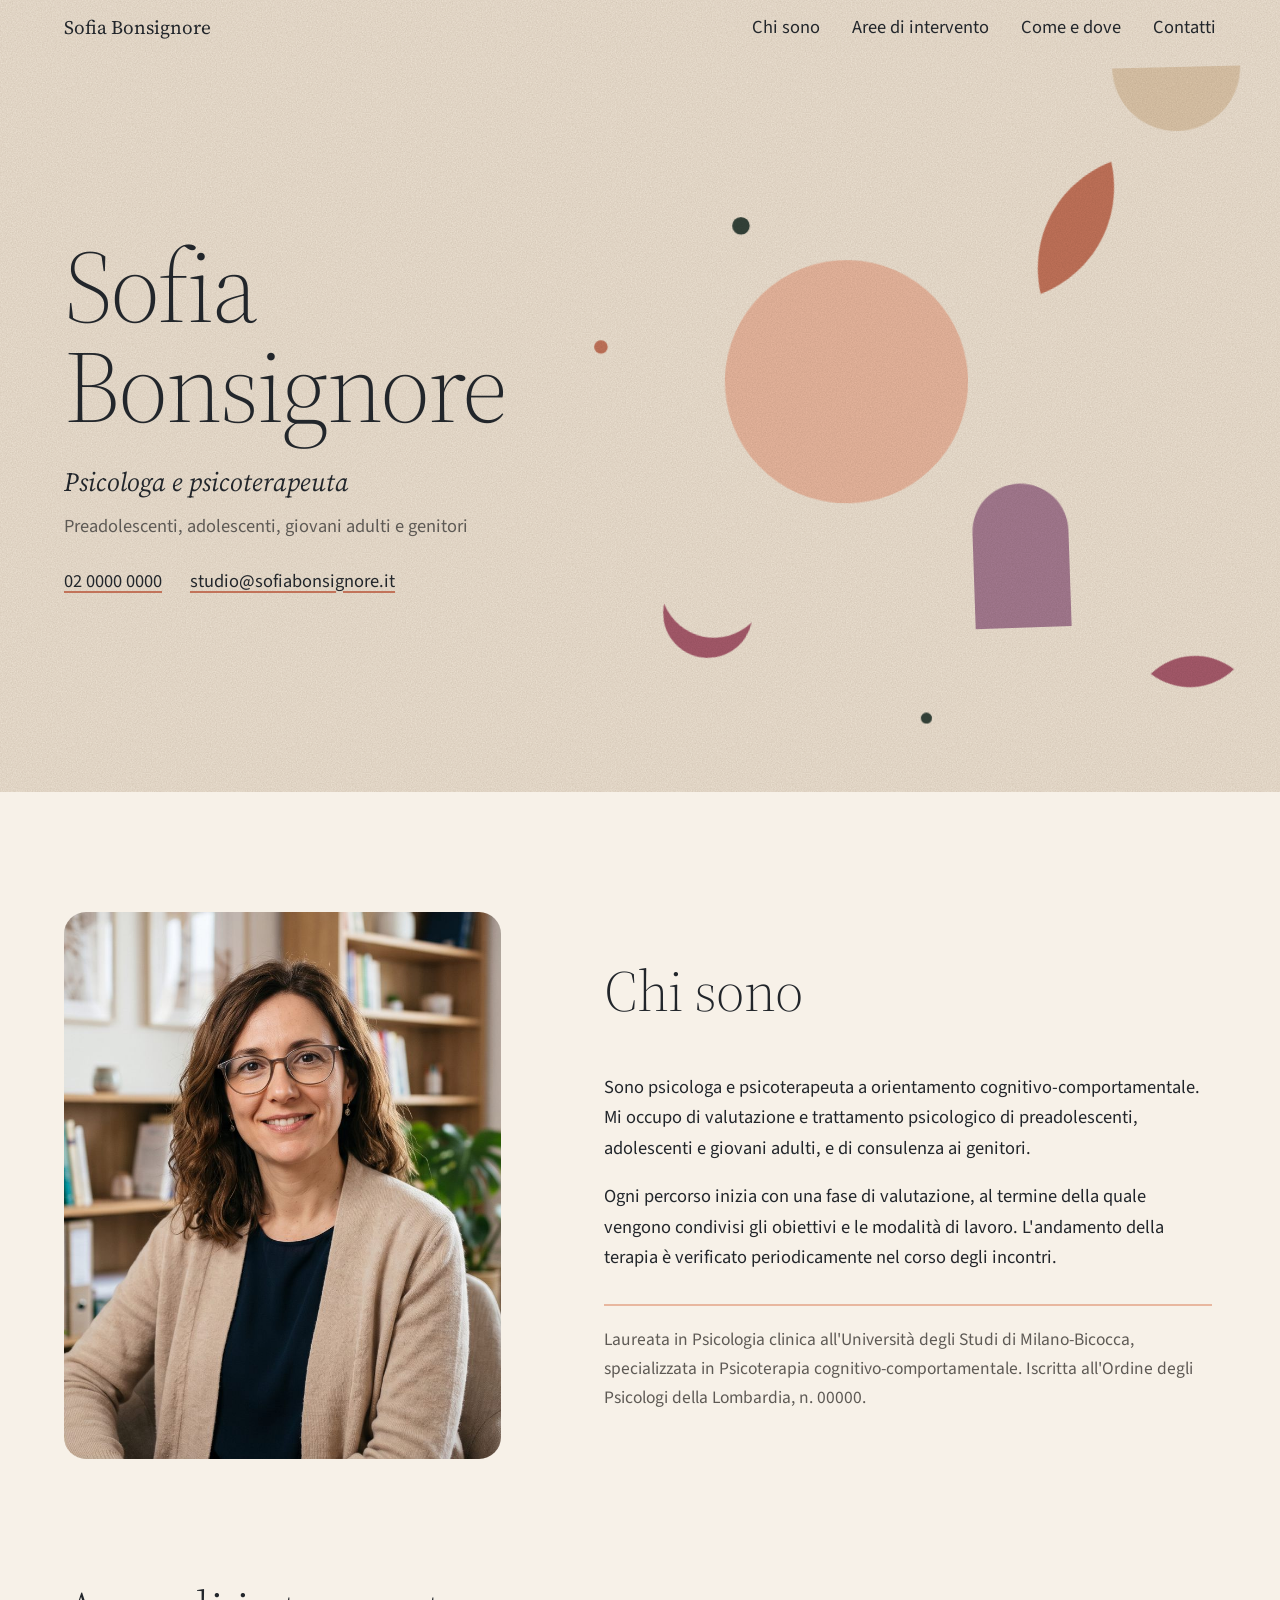
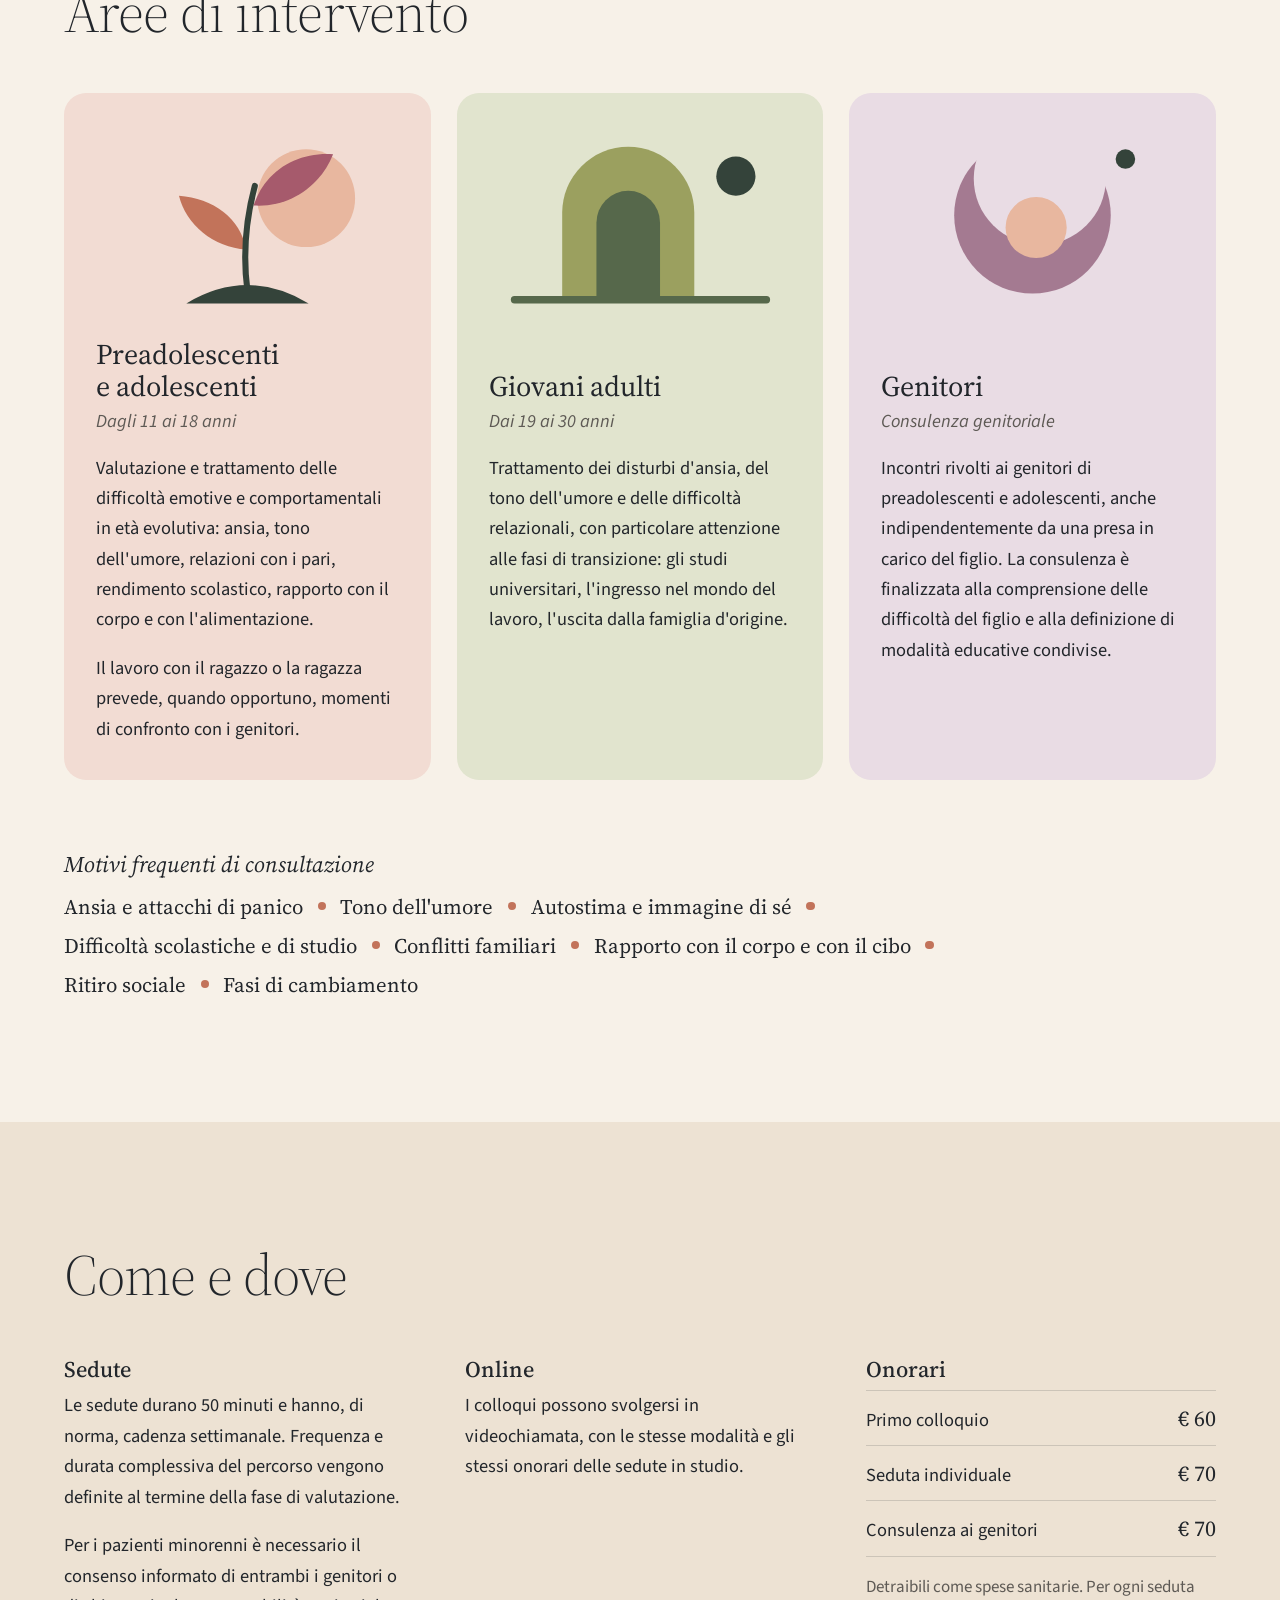
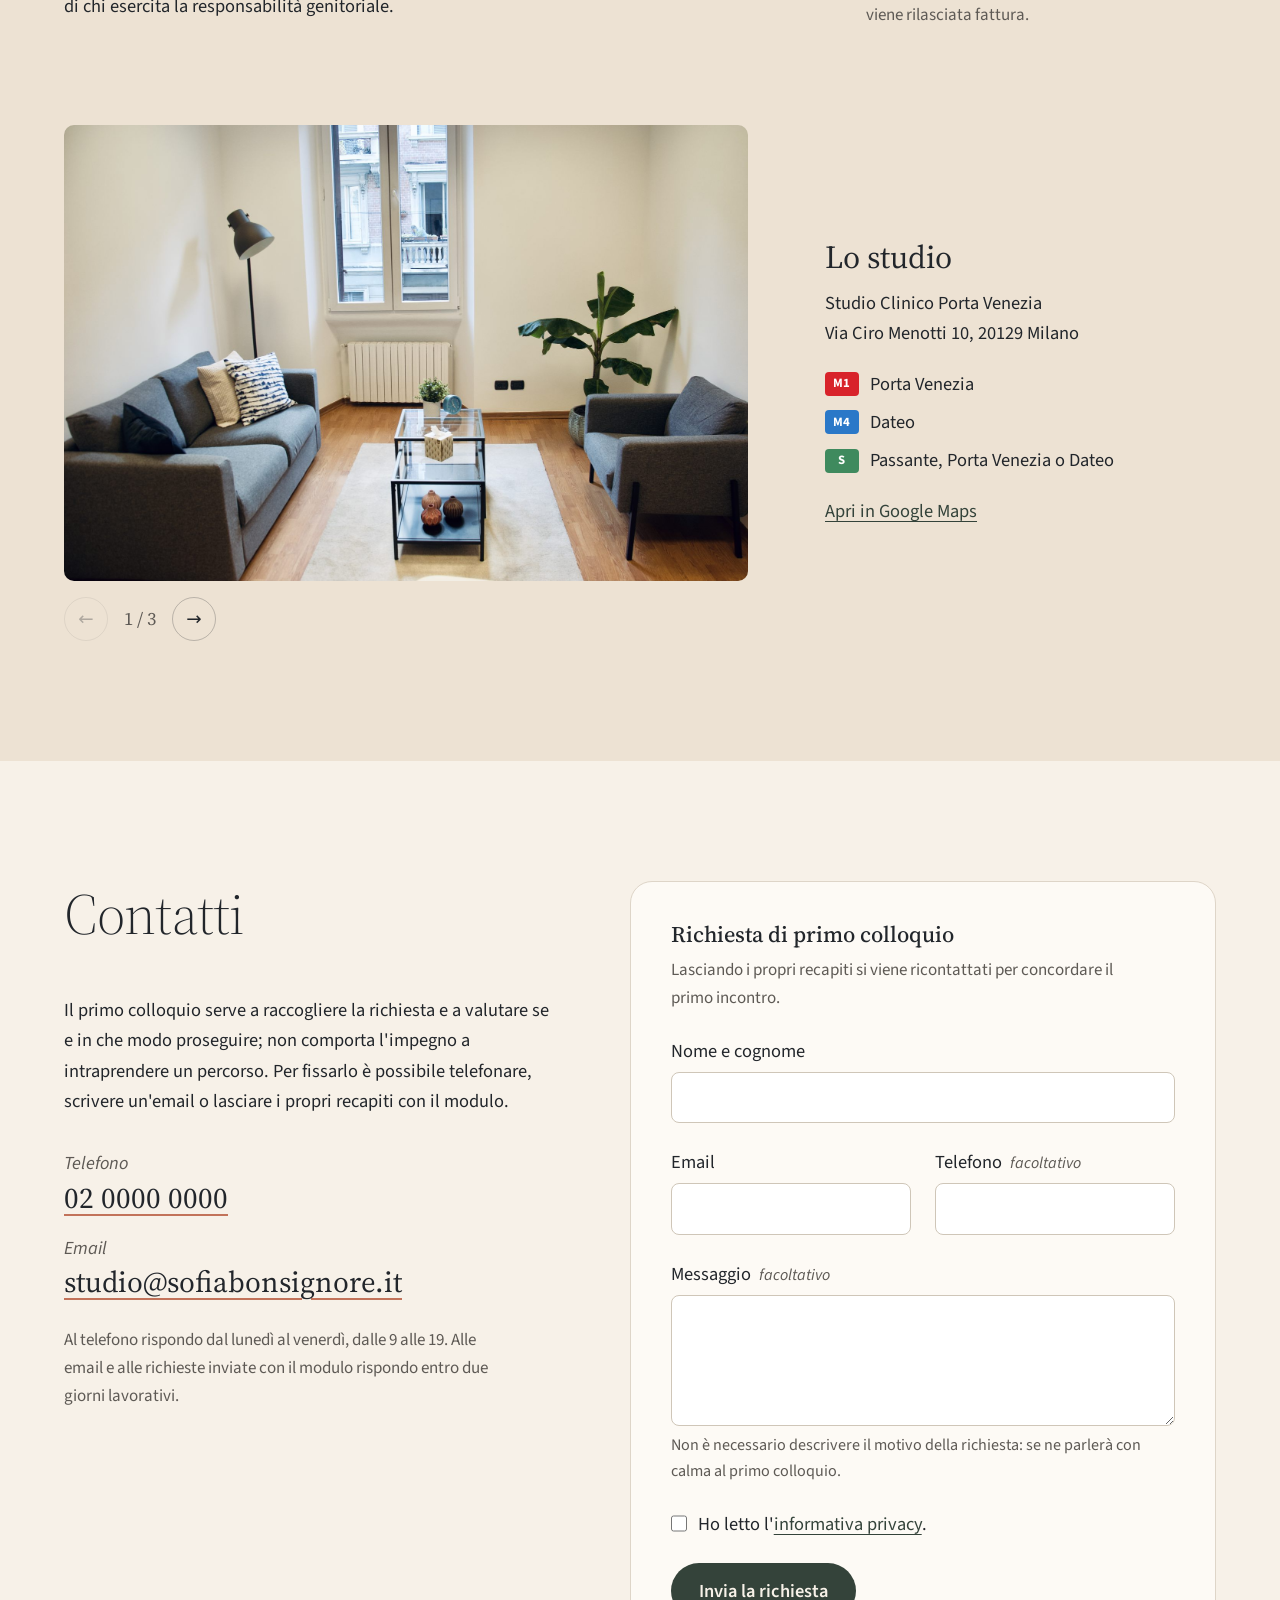
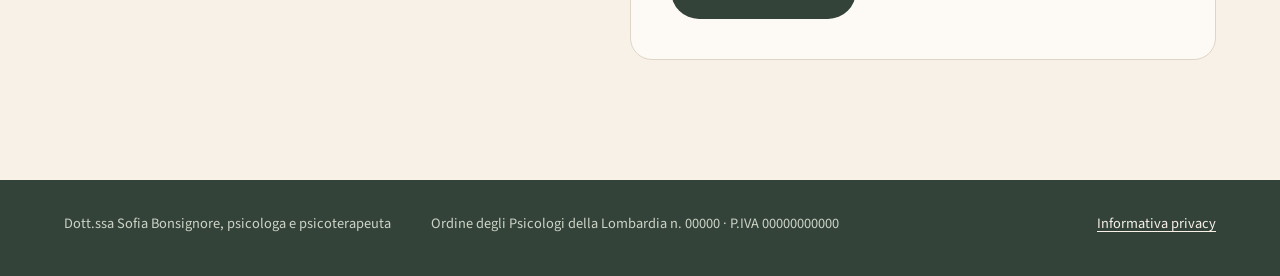
==== commit da6f1c94: "Apertura con un "mobile" di ritagli di carta che segue il mouse - Nella metà destra dell'apertura, r" ====
--- a/index.html
+++ b/index.html
@@ -7,7 +7,7 @@
   <meta name="description" content="Psicologa e psicoterapeuta a Milano, Porta Venezia, e online. Preadolescenti, adolescenti, giovani adulti e consulenza ai genitori.">
   <!-- Sviluppo: non indicizzare. Rimuovere al lancio. -->
   <meta name="robots" content="noindex, nofollow">
-  <meta name="theme-color" content="#DFE2D2">
+  <meta name="theme-color" content="#EDE2D3">
   <link rel="preload" href="assets/fonts/source-sans-3.woff2" as="font" type="font/woff2" crossorigin>
   <link rel="preload" href="assets/fonts/source-serif-4-opsz.woff2" as="font" type="font/woff2" crossorigin>
   <link rel="stylesheet" href="styles.css">
@@ -17,7 +17,7 @@
 
   <a class="skip" href="#main">Vai al contenuto</a>
 
-  <!-- Barra che resta in alto: sul salvia dell'apertura, poi crema con il nome quando si scorre -->
+  <!-- Barra che resta in alto: sulla sabbia dell'apertura, poi crema con il nome quando si scorre -->
   <nav class="bar" id="bar" aria-label="Principale">
     <div class="wrap bar__inner">
       <a class="bar__name" href="#top">Sofia Bonsignore</a>
@@ -30,8 +30,30 @@
     </div>
   </nav>
 
-  <!-- Apertura come un frontespizio: nome a sinistra, qualifica e recapiti a destra -->
+  <!-- Apertura: testo a sinistra; a destra un "mobile" di ritagli di carta (le forme delle aree)
+       che si muovono con inerzia seguendo il mouse, ciascuno a una profondità diversa (data-d).
+       Su telefono e senza mouse fluttuano lentissimi; con "riduci movimento" restano fermi. -->
   <header class="hero" id="top">
+    <div class="ritagli" aria-hidden="true">
+      <span class="ritaglio" data-d="0.35" data-r="0" style="--x:66%;--y:44%;--w:clamp(9rem,19vw,17rem);--mx:72%;--my:76%;--mw:9rem">
+        <svg viewBox="0 0 100 100"><circle cx="50" cy="50" r="50" class="f-peach"/></svg></span>
+      <span class="ritaglio" data-d="0.8" data-r="-18" style="--x:84%;--y:24%;--w:clamp(4.5rem,9vw,8rem);--mx:90%;--my:62%;--mw:4.5rem">
+        <svg viewBox="0 0 100 100"><path d="M4 96C8 46 46 8 96 4C92 54 54 92 4 96Z" class="f-terracotta"/></svg></span>
+      <span class="ritaglio" data-d="0.55" data-r="0" style="--x:80%;--y:68%;--w:clamp(4rem,7.5vw,7rem);--mx:52%;--my:84%;--mw:3.6rem">
+        <svg viewBox="0 0 100 150"><path d="M0 150V50A50 50 0 0 1 100 50V150Z" class="f-mauve"/></svg></span>
+      <span class="ritaglio" data-d="1" data-r="12" style="--x:55%;--y:76%;--w:clamp(4rem,7vw,6.5rem);--mx:24%;--my:90%;--mw:3.8rem">
+        <svg viewBox="0 0 100 100"><path d="M0 40A50 50 0 0 0 100 40A60 60 0 0 1 0 40Z" class="f-rose-deep"/></svg></span>
+      <span class="ritaglio" data-d="0.65" data-r="40" style="--x:93%;--y:84%;--w:clamp(3rem,5vw,4.5rem);--mx:8%;--my:72%;--mw:2.6rem">
+        <svg viewBox="0 0 100 100"><path d="M4 96C8 46 46 8 96 4C92 54 54 92 4 96Z" class="f-rose-deep"/></svg></span>
+      <span class="ritaglio" data-d="0.25" data-r="0" style="--x:92%;--y:6%;--w:clamp(5rem,10vw,9rem);--mx:96%;--my:4%;--mw:5rem">
+        <svg viewBox="0 0 100 50"><path d="M0 0A50 50 0 0 0 100 0Z" class="f-sand"/></svg></span>
+      <span class="ritaglio" data-d="1.2" data-r="0" style="--x:58%;--y:22%;--w:1.1rem;--mx:66%;--my:58%;--mw:.9rem">
+        <svg viewBox="0 0 100 100"><circle cx="50" cy="50" r="50" class="f-deep"/></svg></span>
+      <span class="ritaglio" data-d="0.9" data-r="0" style="--x:72%;--y:90%;--w:.7rem;--mx:38%;--my:70%;--mw:.6rem">
+        <svg viewBox="0 0 100 100"><circle cx="50" cy="50" r="50" class="f-deep"/></svg></span>
+      <span class="ritaglio" data-d="0.45" data-r="0" style="--x:47%;--y:40%;--w:.85rem;--mx:86%;--my:94%;--mw:.7rem">
+        <svg viewBox="0 0 100 100"><circle cx="50" cy="50" r="50" class="f-terracotta"/></svg></span>
+    </div>
     <div class="wrap hero__inner">
       <h1 class="name" id="name">Sofia Bonsignore</h1>
       <div class="hero__aside">
@@ -69,14 +91,15 @@
 
         <!-- Le tre aree sono definitive; le descrizioni cliniche sono provvisorie e verranno sostituite.
              Illustrazioni a carta ritagliata: un germoglio (crescita), una soglia (passaggio all'età adulta),
-             una forma che ne accoglie una più piccola (il genitore accanto al figlio). -->
+             una forma che ne accoglie una più piccola (il genitore accanto al figlio).
+             Al passaggio del mouse le forme si muovono appena (classi a-*, vedi styles.css). -->
         <div class="areas">
           <article class="area tone-rose">
             <div class="area__cover">
               <svg viewBox="0 0 300 200" aria-hidden="true">
-                <circle cx="198" cy="86" r="40" class="f-peach"/>
-                <path d="M155 92C164 64 190 48 220 50C210 76 184 94 155 92Z" class="f-rose-deep"/>
-                <path d="M149 128C122 126 100 108 94 84C122 86 144 102 149 128Z" class="f-terracotta"/>
+                <circle cx="198" cy="86" r="40" class="f-peach a-sun"/>
+                <path d="M155 92C164 64 190 48 220 50C210 76 184 94 155 92Z" class="f-rose-deep a-leaf-r"/>
+                <path d="M149 128C122 126 100 108 94 84C122 86 144 102 149 128Z" class="f-terracotta a-leaf-l"/>
                 <path d="M150 162C146 132 148 106 156 76" fill="none" class="s-deep" stroke-width="5" stroke-linecap="round"/>
                 <path d="M100 172Q150 142 200 172Z" class="f-deep"/>
               </svg>
@@ -94,7 +117,7 @@
               <svg viewBox="0 0 300 200" aria-hidden="true">
                 <path d="M86 168V98A54 54 0 0 1 194 98V168Z" class="f-olive"/>
                 <path d="M114 168V106A26 26 0 0 1 166 106V168Z" class="f-moss"/>
-                <circle cx="228" cy="68" r="16" class="f-deep"/>
+                <circle cx="228" cy="68" r="16" class="f-deep a-away"/>
                 <rect x="44" y="166" width="212" height="6" rx="3" class="f-moss"/>
               </svg>
             </div>
@@ -114,8 +137,8 @@
                     <circle cx="156" cy="70" r="54" fill="#000"/>
                   </mask>
                 </defs>
-                <circle cx="150" cy="100" r="64" class="f-mauve" mask="url(#cut-genitori)"/>
-                <circle cx="153" cy="110" r="25" class="f-peach"/>
+                <circle cx="150" cy="100" r="64" class="f-mauve a-cup" mask="url(#cut-genitori)"/>
+                <circle cx="153" cy="110" r="25" class="f-peach a-held"/>
                 <circle cx="226" cy="54" r="8" class="f-deep"/>
               </svg>
             </div>
--- a/styles.css
+++ b/styles.css
@@ -23,7 +23,7 @@
 }
 
 /* ---------- Tokens ---------- */
-/* Pochi colori, tono su tono: crema come fondo, salvia chiaro come campitura che si alterna al crema
+/* Pochi colori, tono su tono: crema come fondo, sabbia calda come campitura che si alterna al crema
    (apertura, Come e dove), un verde inchiostro in piccole dosi (link, pulsante, punti delle
    illustrazioni, piè di pagina). Le tinte pastello vivono solo nelle card delle aree, dove
    distinguono le fasce d'età; il terracotta resta per i piccoli dettagli. */
@@ -33,7 +33,7 @@
   --ink: #22262B;
   --muted: #5E5A55;
   --rule: #DED5C8;
-  --field: #DFE2D2;         /* salvia chiaro: campiture */
+  --field: #EDE2D3;         /* sabbia calda: campiture */
   --deep: #34433A;          /* verde inchiostro: link, pulsante, piè di pagina */
   --deep-soft: #CDD3C6;     /* testo secondario sul verde inchiostro */
 
@@ -59,6 +59,8 @@
   --radius-lg: 22px;
   --bar-h: 3.5rem;
   --ease: cubic-bezier(.22, .61, .36, 1);
+  /* Grana di carta: rumore SVG generato dal browser */
+  --grain: url("data:image/svg+xml,%3Csvg xmlns='http://www.w3.org/2000/svg' width='220' height='220'%3E%3Cfilter id='g'%3E%3CfeTurbulence type='fractalNoise' baseFrequency='0.8' numOctaves='3' stitchTiles='stitch'/%3E%3CfeColorMatrix values='0 0 0 0 0.32 0 0 0 0 0.26 0 0 0 0 0.2 0 0 0 0.6 0'/%3E%3C/filter%3E%3Crect width='100%25' height='100%25' filter='url%28%23g%29'/%3E%3C/svg%3E");
 }
 
 /* ---------- Base ---------- */
@@ -123,10 +125,11 @@
 .f-moss { fill: var(--moss); }
 .f-mauve { fill: var(--mauve); }
 .f-deep { fill: var(--deep); }
+.f-sand { fill: #DCC6AA; }
 .s-deep { stroke: var(--deep); }
 
 /* ---------- Barra di navigazione ---------- */
-/* In cima ha il salvia dell'apertura; quando l'apertura esce dallo schermo diventa crema e mostra il nome */
+/* In cima ha la sabbia dell'apertura; quando l'apertura esce dallo schermo diventa crema e mostra il nome */
 .bar {
   --bar-fg: var(--ink);
   position: sticky; top: 0; z-index: 20;
@@ -134,6 +137,15 @@
   transition: background-color .35s var(--ease), box-shadow .35s var(--ease);
 }
 .bar.is-stuck { --bar-fg: var(--ink); background: var(--cream); box-shadow: 0 1px 0 var(--rule); }
+.bar__inner { position: relative; z-index: 1; }
+/* Sopra l'apertura la barra ha la stessa grana di carta, così le due superfici sono una sola */
+.bar::after {
+  content: ""; position: absolute; inset: 0; pointer-events: none;
+  background-image: var(--grain);
+  opacity: .45; mix-blend-mode: multiply;
+  transition: opacity .35s var(--ease);
+}
+.bar.is-stuck::after { opacity: 0; }
 
 .bar__inner {
   display: flex; align-items: center; justify-content: space-between; gap: 1.5rem;
@@ -170,13 +182,41 @@
   .bar__name { display: block; }
 }
 
-/* ---------- Apertura: un frontespizio su fondo salvia ---------- */
-.hero { background: var(--field); }
+/* ---------- Apertura: testo a sinistra, ritagli di carta a destra, grana di carta ---------- */
+.hero {
+  position: relative;
+  overflow: hidden;
+  background: var(--field);
+  min-height: min(calc(100svh - var(--bar-h)), 46rem);
+  display: flex; align-items: center;
+}
+.hero > .wrap { position: relative; z-index: 3; }
+
+/* Grana di carta solo sull'apertura: rumore SVG generato dal browser, in "moltiplica" */
+.hero::after {
+  content: ""; position: absolute; inset: 0; z-index: 2; pointer-events: none;
+  background-image: var(--grain);
+  opacity: .45;
+  mix-blend-mode: multiply;
+}
+
+/* Il "mobile" di ritagli: posizioni e misure in --x/--y/--w (su telefono --mx/--my/--mw);
+   il movimento lo calcola script.js */
+.ritagli { position: absolute; inset: 0; z-index: 1; pointer-events: none; }
+.ritaglio {
+  position: absolute;
+  left: var(--x); top: var(--y); width: var(--w);
+  translate: -50% -50%;
+  will-change: transform;
+}
+.ritaglio svg { display: block; width: 100%; height: auto; }
 
 .hero__inner {
-  display: grid; gap: 2rem;
+  display: grid; gap: 1.75rem;
+  width: min(72rem, 100% - 2 * var(--gutter));
   padding-block: clamp(2.5rem, 7vw, 5rem) clamp(3rem, 8vw, 6rem);
 }
+.hero__inner > * { max-width: 34rem; }
 
 .name {
   font-size: clamp(3rem, 1.6rem + 6vw, 6.5rem);
@@ -199,9 +239,10 @@
 .hero__contacts a { color: var(--ink); text-decoration-color: var(--terracotta); text-decoration-thickness: 1.5px; }
 .hero__contacts a:hover { color: var(--terracotta); }
 
-@media (min-width: 52rem) {
-  .hero__inner { grid-template-columns: minmax(0, 1.3fr) minmax(0, 1fr); align-items: end; gap: 4rem; }
-  .hero__aside { padding-bottom: .6rem; border-left: 1px solid rgb(34 38 43 / .18); padding-left: 2.5rem; }
+/* Telefono: il testo sta in alto, i ritagli in una fascia in basso */
+@media (max-width: 51.99rem) {
+  .hero { min-height: 44rem; align-items: flex-start; }
+  .ritaglio { left: var(--mx, var(--x)); top: var(--my, var(--y)); width: var(--mw, var(--w)); }
 }
 
 /* ---------- Sezioni ---------- */
@@ -264,6 +305,26 @@
 .area__text p { margin-top: 0; }
 .area__text p + p { margin-top: 1em; }
 
+/* Piccole animazioni con un significato, solo al passaggio del mouse (non su touch,
+   non con "riduci movimento"): il germoglio alza le foglie verso il sole, il cerchio
+   si allontana dalla soglia, la coppa si inclina e accoglie il cerchio più piccolo */
+.a-sun, .a-leaf-l, .a-leaf-r, .a-away, .a-cup, .a-held {
+  transform-box: fill-box;
+  transform-origin: 50% 50%;
+  transition: transform 1.2s var(--ease);
+}
+.a-leaf-l { transform-origin: 100% 100%; }
+.a-leaf-r { transform-origin: 0% 100%; }
+
+@media (hover: hover) and (prefers-reduced-motion: no-preference) {
+  .area:hover .a-sun    { transform: translateY(-8px); }
+  .area:hover .a-leaf-l { transform: rotate(9deg); }
+  .area:hover .a-leaf-r { transform: rotate(-9deg); }
+  .area:hover .a-away   { transform: translate(16px, -10px); }
+  .area:hover .a-cup    { transform: rotate(-8deg); }
+  .area:hover .a-held   { transform: translate(-3px, 5px); }
+}
+
 /* Schermi medi: illustrazione a sinistra, testo a destra */
 @media (min-width: 40rem) and (max-width: 63.99rem) {
   .area { display: grid; grid-template-columns: minmax(0, 2fr) minmax(0, 3fr); column-gap: 2rem; align-content: start; padding-top: clamp(1.75rem, 3vw, 2.25rem); }
@@ -291,7 +352,7 @@
   border-radius: 50%; background: var(--terracotta);
 }
 
-/* ---------- Come e dove (fondo salvia) ---------- */
+/* ---------- Come e dove (fondo sabbia) ---------- */
 
 .how { display: grid; gap: 2.25rem; }
 .block { max-width: var(--measure); min-width: 0; }
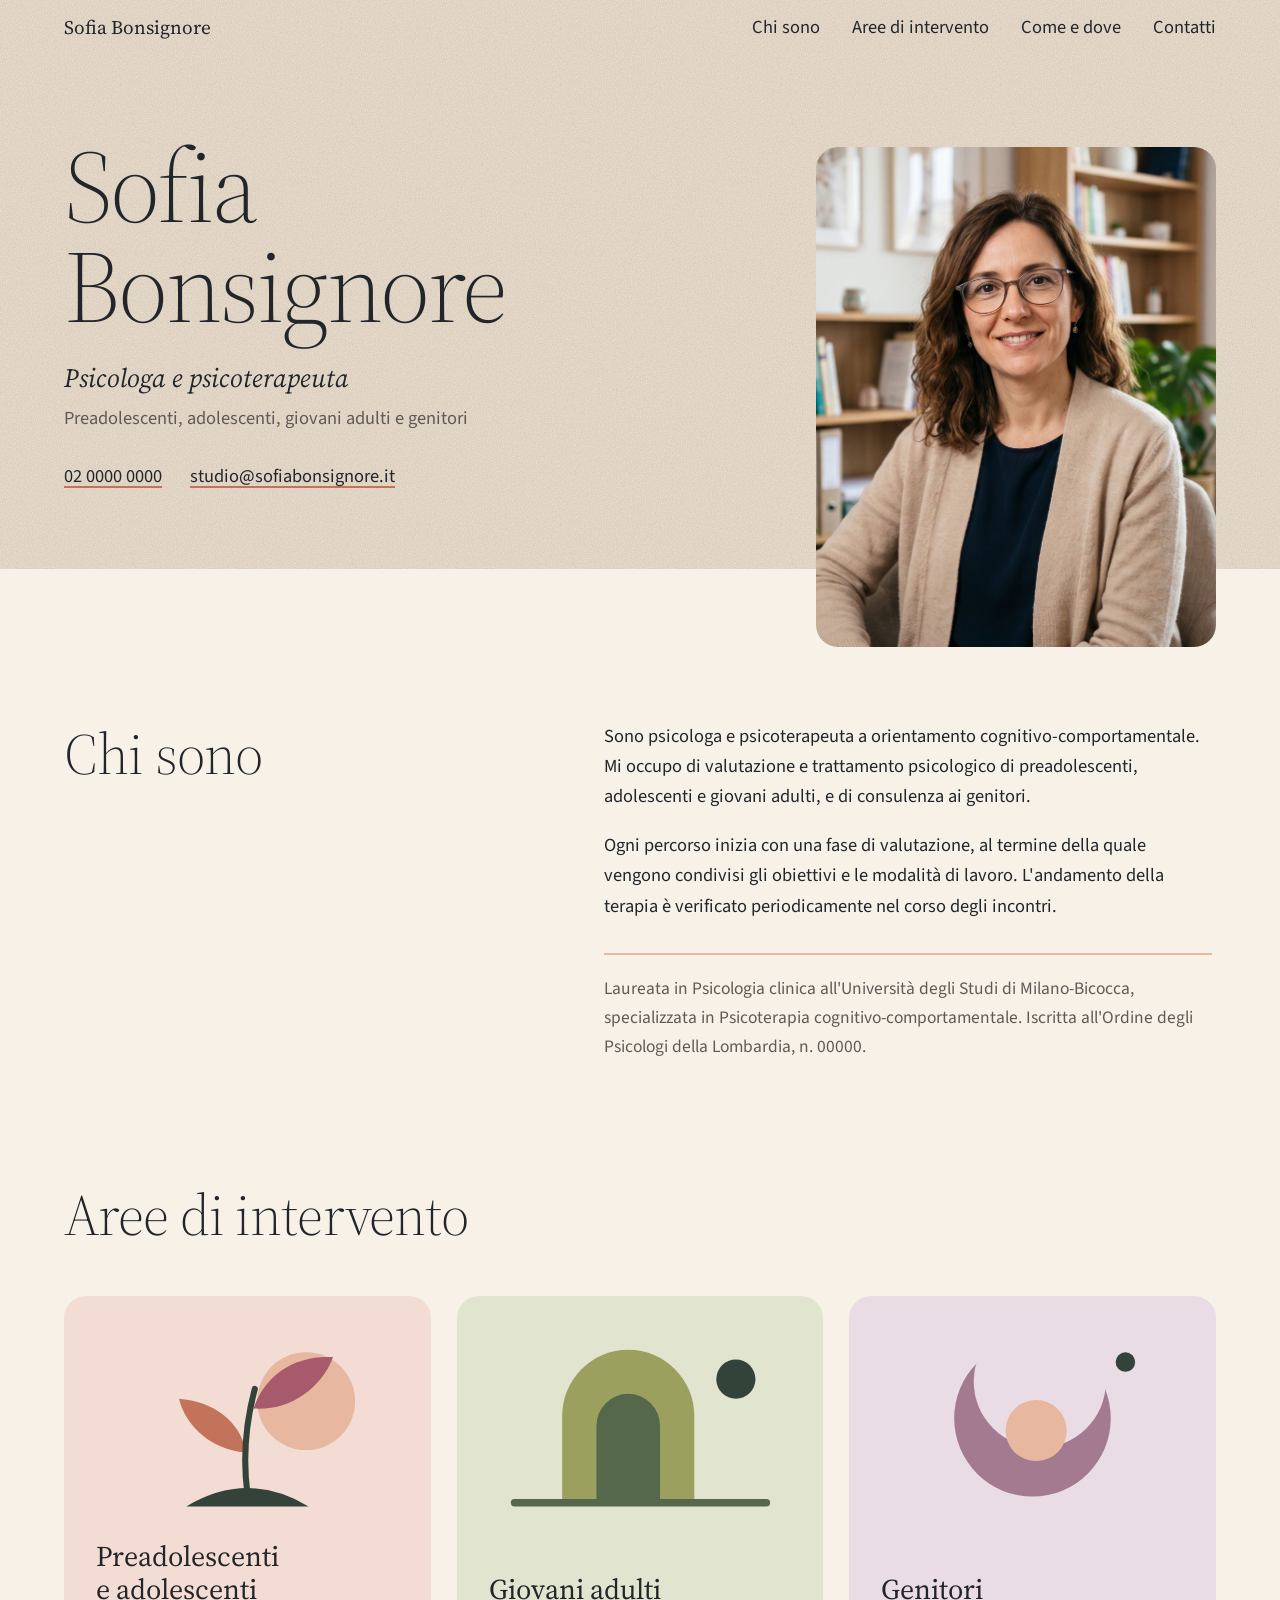
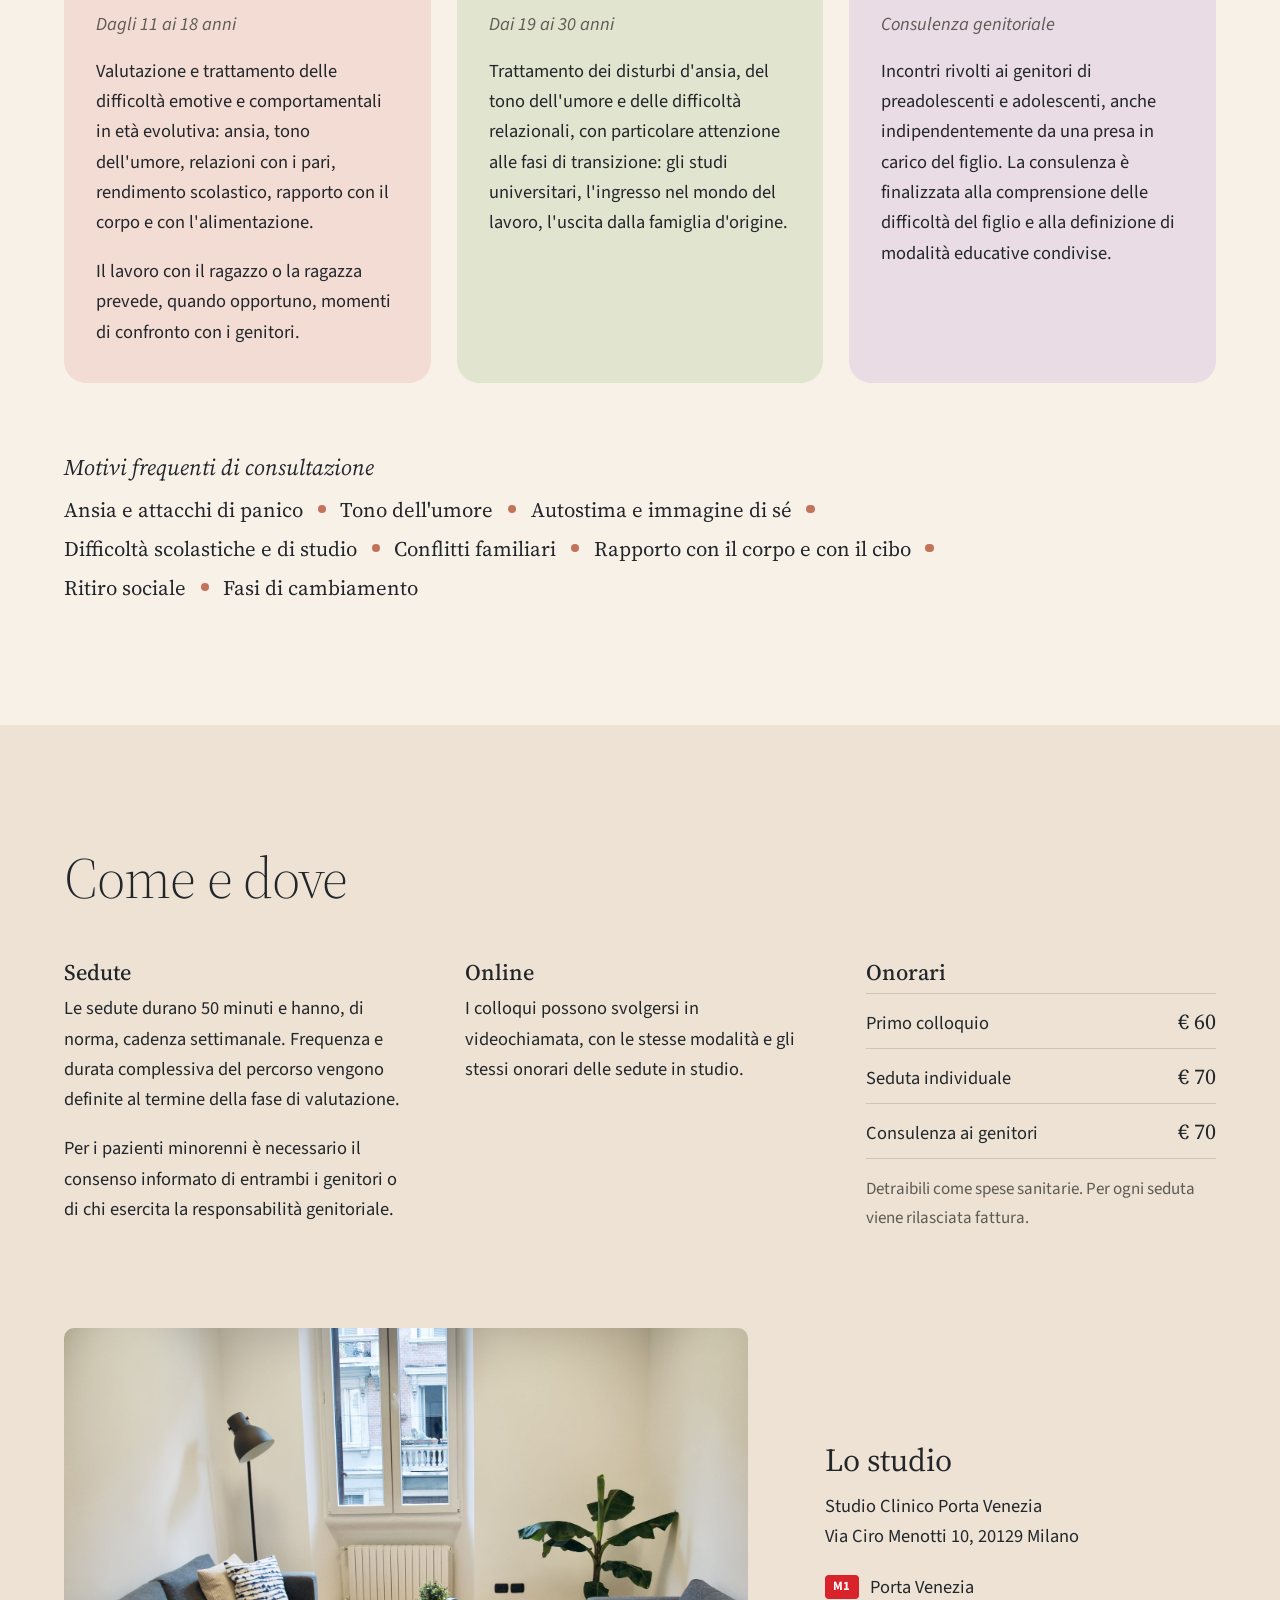
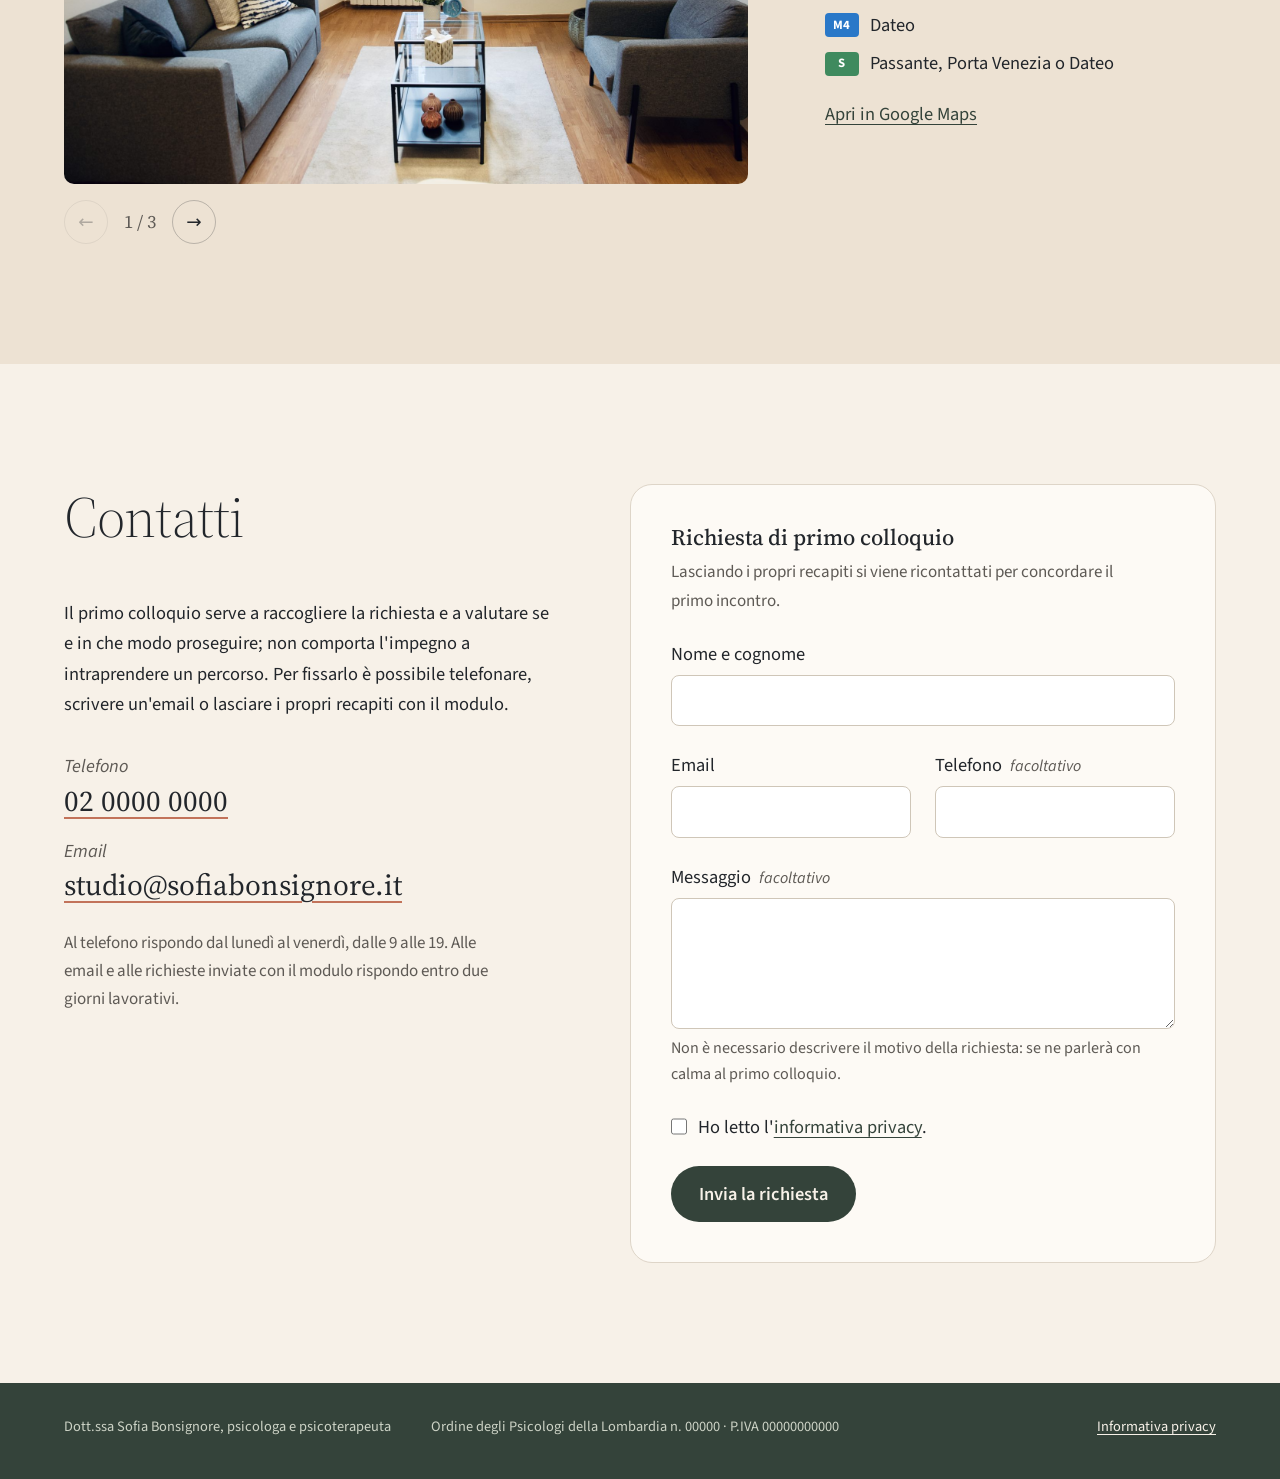
==== commit c27a250a: "Apertura come frontespizio con il ritratto; tolti i ritagli animati - Tolto il "mobile" di ritagli c" ====
--- a/index.html
+++ b/index.html
@@ -30,33 +30,12 @@
     </div>
   </nav>
 
-  <!-- Apertura: testo a sinistra; a destra un "mobile" di ritagli di carta (le forme delle aree)
-       che si muovono con inerzia seguendo il mouse, ciascuno a una profondità diversa (data-d).
-       Su telefono e senza mouse fluttuano lentissimi; con "riduci movimento" restano fermi. -->
+  <!-- Apertura come un frontespizio: nome, qualifica e recapiti a sinistra, ritratto a destra
+       (il volto è il primo elemento di fiducia per chi deve decidere se prenotare) -->
   <header class="hero" id="top">
-    <div class="ritagli" aria-hidden="true">
-      <span class="ritaglio" data-d="0.35" data-r="0" style="--x:66%;--y:44%;--w:clamp(9rem,19vw,17rem);--mx:72%;--my:76%;--mw:9rem">
-        <svg viewBox="0 0 100 100"><circle cx="50" cy="50" r="50" class="f-peach"/></svg></span>
-      <span class="ritaglio" data-d="0.8" data-r="-18" style="--x:84%;--y:24%;--w:clamp(4.5rem,9vw,8rem);--mx:90%;--my:62%;--mw:4.5rem">
-        <svg viewBox="0 0 100 100"><path d="M4 96C8 46 46 8 96 4C92 54 54 92 4 96Z" class="f-terracotta"/></svg></span>
-      <span class="ritaglio" data-d="0.55" data-r="0" style="--x:80%;--y:68%;--w:clamp(4rem,7.5vw,7rem);--mx:52%;--my:84%;--mw:3.6rem">
-        <svg viewBox="0 0 100 150"><path d="M0 150V50A50 50 0 0 1 100 50V150Z" class="f-mauve"/></svg></span>
-      <span class="ritaglio" data-d="1" data-r="12" style="--x:55%;--y:76%;--w:clamp(4rem,7vw,6.5rem);--mx:24%;--my:90%;--mw:3.8rem">
-        <svg viewBox="0 0 100 100"><path d="M0 40A50 50 0 0 0 100 40A60 60 0 0 1 0 40Z" class="f-rose-deep"/></svg></span>
-      <span class="ritaglio" data-d="0.65" data-r="40" style="--x:93%;--y:84%;--w:clamp(3rem,5vw,4.5rem);--mx:8%;--my:72%;--mw:2.6rem">
-        <svg viewBox="0 0 100 100"><path d="M4 96C8 46 46 8 96 4C92 54 54 92 4 96Z" class="f-rose-deep"/></svg></span>
-      <span class="ritaglio" data-d="0.25" data-r="0" style="--x:92%;--y:6%;--w:clamp(5rem,10vw,9rem);--mx:96%;--my:4%;--mw:5rem">
-        <svg viewBox="0 0 100 50"><path d="M0 0A50 50 0 0 0 100 0Z" class="f-sand"/></svg></span>
-      <span class="ritaglio" data-d="1.2" data-r="0" style="--x:58%;--y:22%;--w:1.1rem;--mx:66%;--my:58%;--mw:.9rem">
-        <svg viewBox="0 0 100 100"><circle cx="50" cy="50" r="50" class="f-deep"/></svg></span>
-      <span class="ritaglio" data-d="0.9" data-r="0" style="--x:72%;--y:90%;--w:.7rem;--mx:38%;--my:70%;--mw:.6rem">
-        <svg viewBox="0 0 100 100"><circle cx="50" cy="50" r="50" class="f-deep"/></svg></span>
-      <span class="ritaglio" data-d="0.45" data-r="0" style="--x:47%;--y:40%;--w:.85rem;--mx:86%;--my:94%;--mw:.7rem">
-        <svg viewBox="0 0 100 100"><circle cx="50" cy="50" r="50" class="f-terracotta"/></svg></span>
-    </div>
     <div class="wrap hero__inner">
-      <h1 class="name" id="name">Sofia Bonsignore</h1>
-      <div class="hero__aside">
+      <div class="hero__text">
+        <h1 class="name" id="name">Sofia Bonsignore</h1>
         <p class="role">Psicologa e psicoterapeuta</p>
         <p class="hero__who">Preadolescenti, adolescenti, giovani adulti e genitori</p>
         <ul class="hero__contacts">
@@ -64,6 +43,10 @@
           <li><a href="mailto:studio@sofiabonsignore.it">studio@sofiabonsignore.it</a></li>
         </ul>
       </div>
+      <!-- Il ritratto scende oltre il bordo della fascia sabbia ed entra nella sezione successiva -->
+      <figure class="portrait">
+        <img src="dummy-photo.jpg" alt="Ritratto della dottoressa Sofia Bonsignore" width="1800" height="1005">
+      </figure>
     </div>
   </header>
 
@@ -71,12 +54,8 @@
 
     <section class="section section--cream" id="chi-sono" aria-labelledby="h-chi-sono">
       <div class="wrap about">
-        <figure class="portrait">
-          <img src="dummy-photo.jpg" alt="Ritratto della dottoressa Sofia Bonsignore" width="1800" height="1005">
-        </figure>
-
+        <h2 class="section__title" id="h-chi-sono">Chi sono</h2>
         <div class="about__text">
-          <h2 class="section__title" id="h-chi-sono">Chi sono</h2>
           <!-- Testo provvisorio -->
           <p>Sono psicologa e psicoterapeuta a orientamento cognitivo-comportamentale. Mi occupo di valutazione e trattamento psicologico di preadolescenti, adolescenti e giovani adulti, e di consulenza ai genitori.</p>
           <p>Ogni percorso inizia con una fase di valutazione, al termine della quale vengono condivisi gli obiettivi e le modalità di lavoro. L'andamento della terapia è verificato periodicamente nel corso degli incontri.</p>
--- a/styles.css
+++ b/styles.css
@@ -125,7 +125,6 @@
 .f-moss { fill: var(--moss); }
 .f-mauve { fill: var(--mauve); }
 .f-deep { fill: var(--deep); }
-.f-sand { fill: #DCC6AA; }
 .s-deep { stroke: var(--deep); }
 
 /* ---------- Barra di navigazione ---------- */
@@ -182,41 +181,24 @@
   .bar__name { display: block; }
 }
 
-/* ---------- Apertura: testo a sinistra, ritagli di carta a destra, grana di carta ---------- */
-.hero {
-  position: relative;
-  overflow: hidden;
-  background: var(--field);
-  min-height: min(calc(100svh - var(--bar-h)), 46rem);
-  display: flex; align-items: center;
-}
-.hero > .wrap { position: relative; z-index: 3; }
-
-/* Grana di carta solo sull'apertura: rumore SVG generato dal browser, in "moltiplica" */
+/* ---------- Apertura: frontespizio con ritratto, su sabbia con grana di carta ---------- */
+/* Il volto nella prima schermata è il primo elemento di fiducia per chi deve decidere se prenotare.
+   Su schermi larghi il ritratto scende oltre il bordo della fascia ed entra nella sezione successiva. */
+.hero { position: relative; z-index: 1; background: var(--field); }
+.hero > .wrap { position: relative; z-index: 1; }
+
+/* Grana di carta: rumore SVG generato dal browser, in "moltiplica" */
 .hero::after {
-  content: ""; position: absolute; inset: 0; z-index: 2; pointer-events: none;
+  content: ""; position: absolute; inset: 0; z-index: 0; pointer-events: none;
   background-image: var(--grain);
   opacity: .45;
   mix-blend-mode: multiply;
 }
 
-/* Il "mobile" di ritagli: posizioni e misure in --x/--y/--w (su telefono --mx/--my/--mw);
-   il movimento lo calcola script.js */
-.ritagli { position: absolute; inset: 0; z-index: 1; pointer-events: none; }
-.ritaglio {
-  position: absolute;
-  left: var(--x); top: var(--y); width: var(--w);
-  translate: -50% -50%;
-  will-change: transform;
-}
-.ritaglio svg { display: block; width: 100%; height: auto; }
-
 .hero__inner {
-  display: grid; gap: 1.75rem;
-  width: min(72rem, 100% - 2 * var(--gutter));
-  padding-block: clamp(2.5rem, 7vw, 5rem) clamp(3rem, 8vw, 6rem);
-}
-.hero__inner > * { max-width: 34rem; }
+  display: grid; gap: 2.5rem;
+  padding-block: clamp(2.5rem, 7vw, 5rem) clamp(3rem, 8vw, 5rem);
+}
 
 .name {
   font-size: clamp(3rem, 1.6rem + 6vw, 6.5rem);
@@ -225,44 +207,22 @@
   letter-spacing: -.025em;
 }
 .role {
+  margin-top: 1.5rem;
   font-family: var(--serif); font-style: italic;
   font-size: clamp(1.3rem, 1.05rem + .8vw, 1.65rem);
   line-height: 1.3;
 }
-.hero__who { margin-top: .75rem; color: var(--muted); }
+.hero__who { margin-top: .5rem; color: var(--muted); }
 
 .hero__contacts {
   list-style: none; padding: 0;
-  margin-top: 1.5rem;
+  margin-top: 1.75rem;
   display: flex; flex-wrap: wrap; gap: .35rem 1.75rem;
 }
 .hero__contacts a { color: var(--ink); text-decoration-color: var(--terracotta); text-decoration-thickness: 1.5px; }
 .hero__contacts a:hover { color: var(--terracotta); }
 
-/* Telefono: il testo sta in alto, i ritagli in una fascia in basso */
-@media (max-width: 51.99rem) {
-  .hero { min-height: 44rem; align-items: flex-start; }
-  .ritaglio { left: var(--mx, var(--x)); top: var(--my, var(--y)); width: var(--mw, var(--w)); }
-}
-
-/* ---------- Sezioni ---------- */
-.section { padding-block: var(--space); overflow-x: clip; }
-.section--cream + .section--cream { padding-top: 0; }
-.section--tint { background: var(--field); }
-
-.section__title {
-  font-size: clamp(2.3rem, 1.6rem + 2.6vw, 3.6rem);
-  font-weight: 300;
-  letter-spacing: -.015em;
-  margin-bottom: clamp(1.75rem, 4vw, 3rem);
-}
-
-.section h3 { font-size: 1.4rem; font-weight: 500; margin-bottom: .5rem; }
-
-/* ---------- Chi sono ---------- */
-.about { display: grid; gap: 3rem; align-items: center; }
-
-.portrait { width: min(100%, 22rem); }
+.portrait { width: min(100%, 24rem); }
 .portrait img {
   width: 100%;
   aspect-ratio: 4 / 5;
@@ -271,6 +231,38 @@
   border-radius: var(--radius-lg);
 }
 
+@media (min-width: 52rem) {
+  .hero__inner {
+    grid-template-columns: minmax(0, 7fr) minmax(0, 5fr);
+    align-items: center;
+    gap: clamp(3rem, 6vw, 6rem);
+    padding-bottom: 0;
+  }
+  .hero__text { padding-bottom: clamp(3rem, 6vw, 5rem); }
+  .portrait {
+    justify-self: end;
+    width: 100%; max-width: 25rem;
+    margin-bottom: calc(-1 * clamp(3rem, 7vw, 6rem));
+  }
+  #chi-sono { padding-top: calc(var(--space) + 2rem); }
+}
+
+/* ---------- Sezioni ---------- */
+.section { padding-block: var(--space); overflow-x: clip; }
+.section--cream + .section--cream { padding-top: 0; }
+.section--tint { background: var(--field); }
+
+.section__title {
+  font-size: clamp(2.3rem, 1.6rem + 2.6vw, 3.6rem);
+  font-weight: 300;
+  letter-spacing: -.015em;
+  margin-bottom: clamp(1.75rem, 4vw, 3rem);
+}
+
+.section h3 { font-size: 1.4rem; font-weight: 500; margin-bottom: .5rem; }
+
+/* ---------- Chi sono: titolo a sinistra, testo a destra ---------- */
+.about { display: grid; align-items: start; }
 .about__text { max-width: var(--measure); min-width: 0; }
 .training {
   margin-top: 2rem; padding-top: 1.25rem;
@@ -280,7 +272,7 @@
 
 @media (min-width: 52rem) {
   .about { grid-template-columns: minmax(0, 5fr) minmax(0, 7fr); gap: clamp(4rem, 8vw, 7rem); }
-  .portrait { width: auto; }
+  .about .section__title { margin-bottom: 0; }
 }
 
 /* ---------- Aree di intervento ---------- */
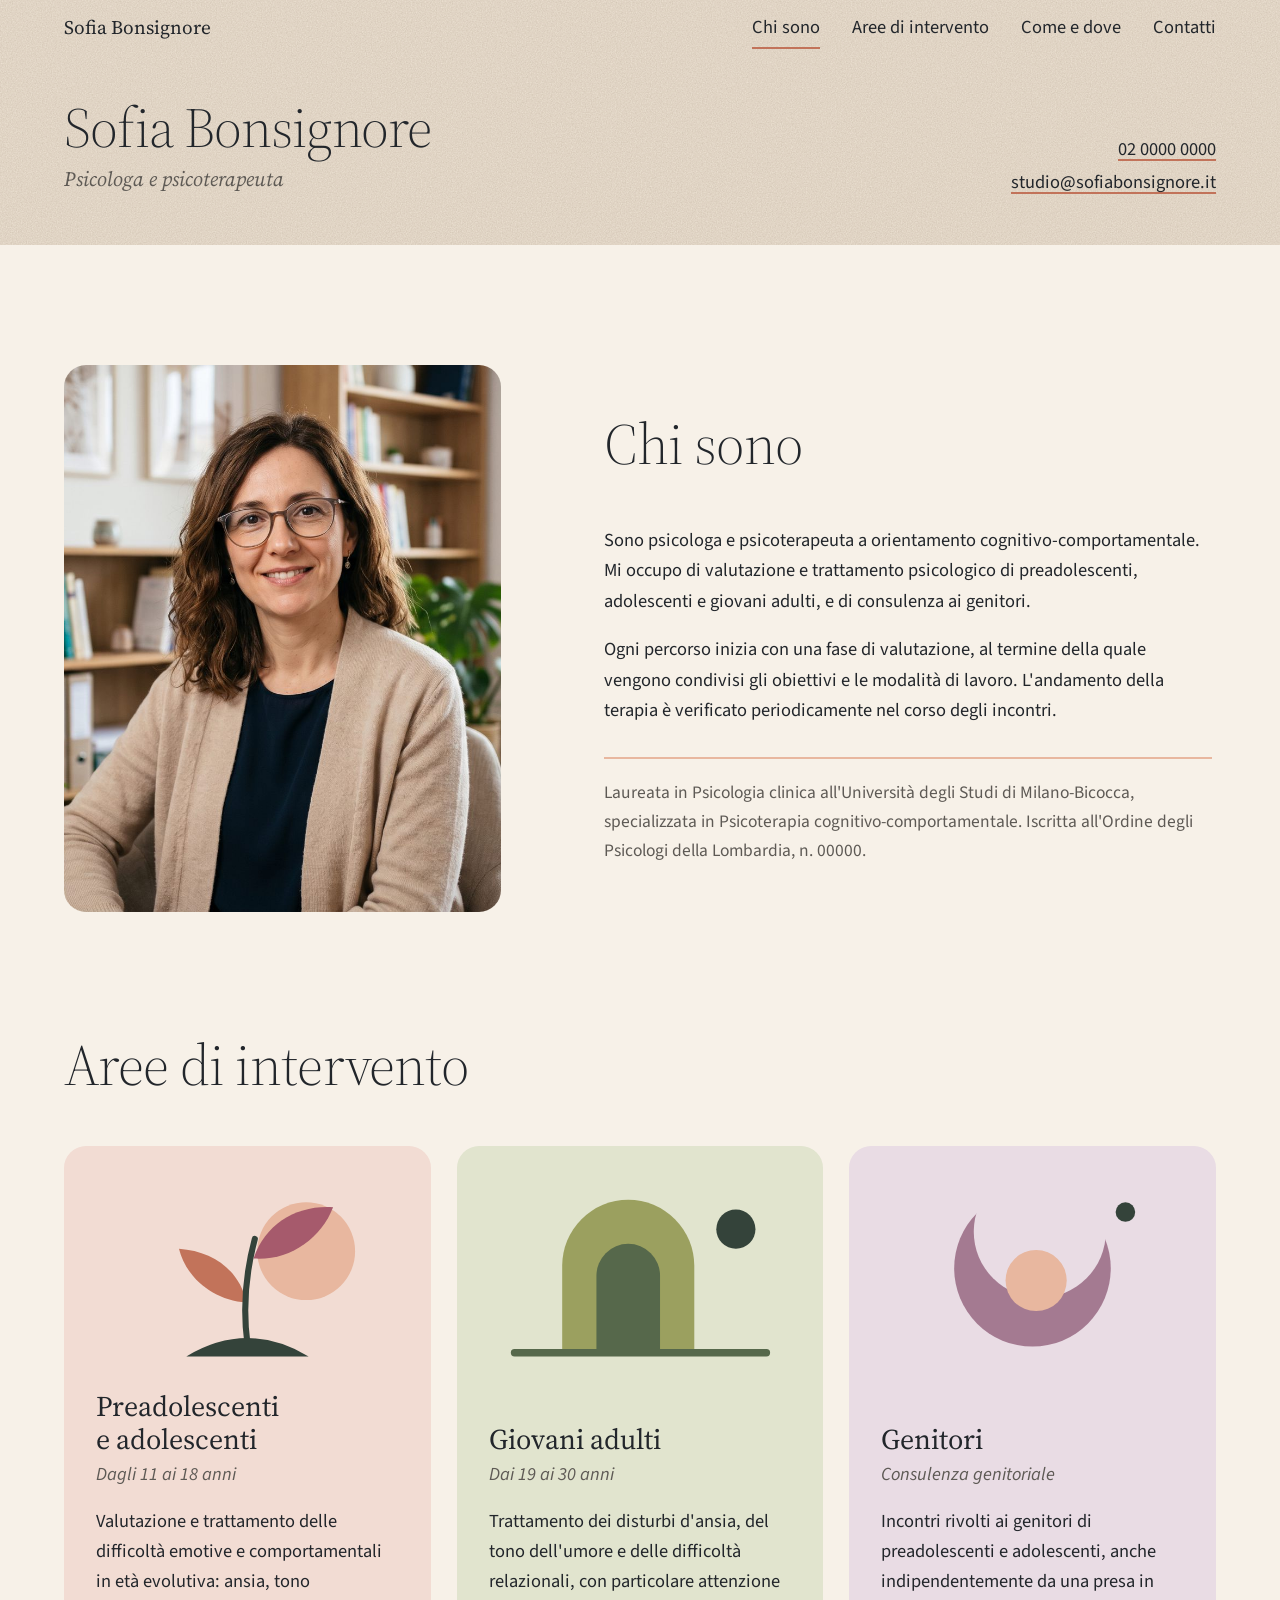
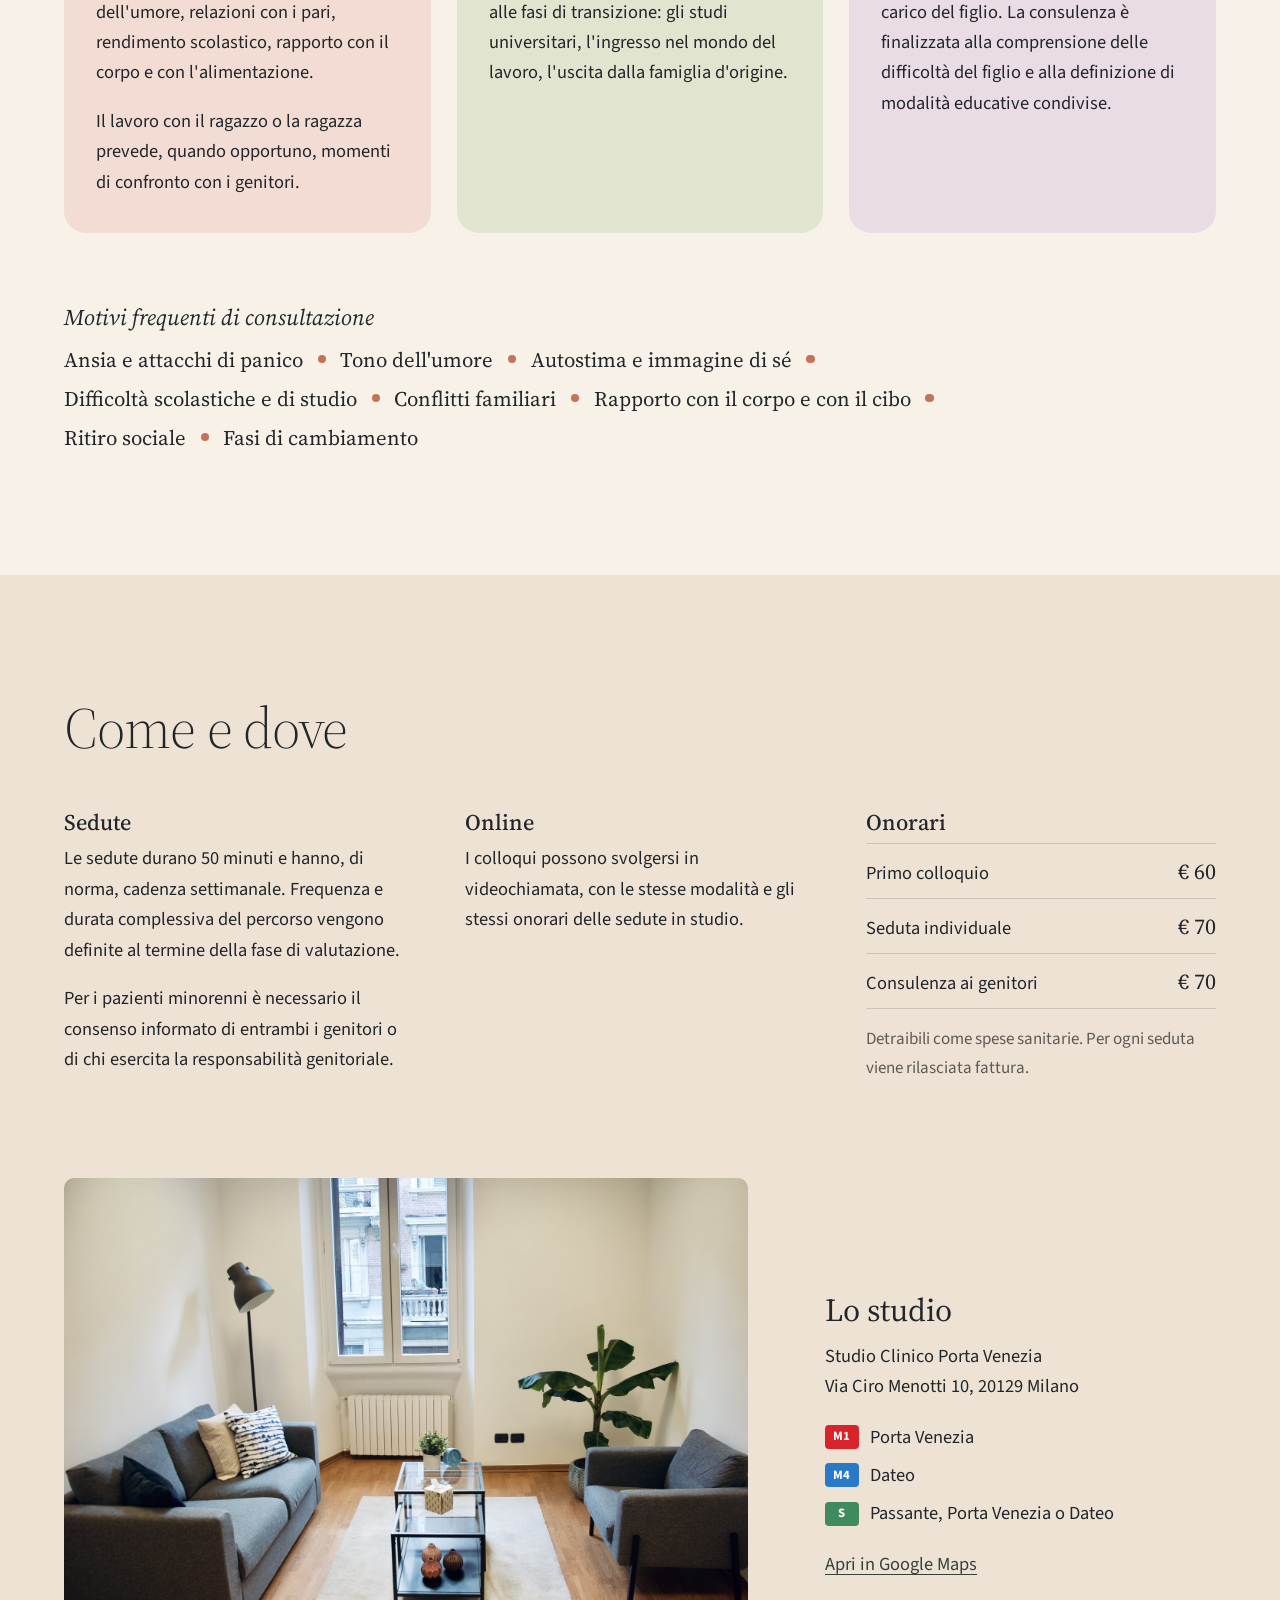
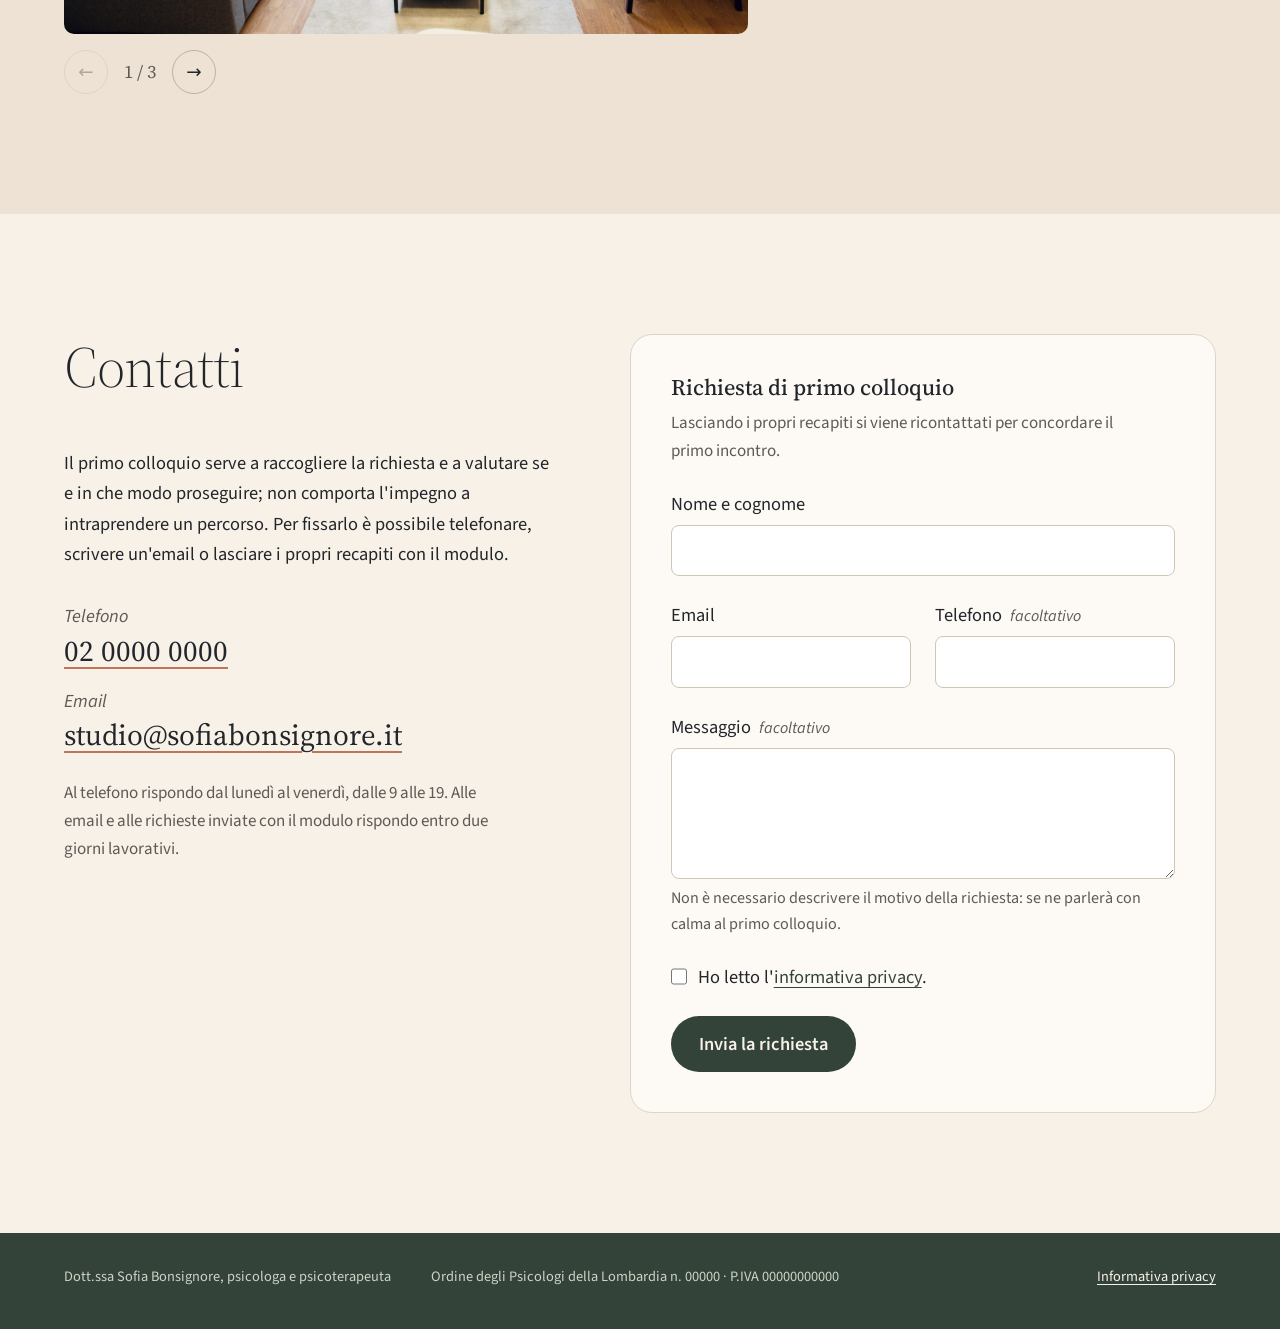
==== commit fa00b3d4: "Intestazione piccola e sobria; il ritratto torna in Chi sono - In cima una fascia bassa su sabbia co" ====
--- a/index.html
+++ b/index.html
@@ -30,23 +30,17 @@
     </div>
   </nav>
 
-  <!-- Apertura come un frontespizio: nome, qualifica e recapiti a sinistra, ritratto a destra
-       (il volto è il primo elemento di fiducia per chi deve decidere se prenotare) -->
+  <!-- Intestazione: piccola e sobria, come una carta intestata -->
   <header class="hero" id="top">
     <div class="wrap hero__inner">
-      <div class="hero__text">
+      <div>
         <h1 class="name" id="name">Sofia Bonsignore</h1>
         <p class="role">Psicologa e psicoterapeuta</p>
-        <p class="hero__who">Preadolescenti, adolescenti, giovani adulti e genitori</p>
-        <ul class="hero__contacts">
-          <li><a href="tel:+390200000000">02 0000 0000</a></li>
-          <li><a href="mailto:studio@sofiabonsignore.it">studio@sofiabonsignore.it</a></li>
-        </ul>
-      </div>
-      <!-- Il ritratto scende oltre il bordo della fascia sabbia ed entra nella sezione successiva -->
-      <figure class="portrait">
-        <img src="dummy-photo.jpg" alt="Ritratto della dottoressa Sofia Bonsignore" width="1800" height="1005">
-      </figure>
+      </div>
+      <ul class="hero__contacts">
+        <li><a href="tel:+390200000000">02 0000 0000</a></li>
+        <li><a href="mailto:studio@sofiabonsignore.it">studio@sofiabonsignore.it</a></li>
+      </ul>
     </div>
   </header>
 
@@ -54,8 +48,12 @@
 
     <section class="section section--cream" id="chi-sono" aria-labelledby="h-chi-sono">
       <div class="wrap about">
-        <h2 class="section__title" id="h-chi-sono">Chi sono</h2>
+        <figure class="portrait">
+          <img src="dummy-photo.jpg" alt="Ritratto della dottoressa Sofia Bonsignore" width="1800" height="1005">
+        </figure>
+
         <div class="about__text">
+          <h2 class="section__title" id="h-chi-sono">Chi sono</h2>
           <!-- Testo provvisorio -->
           <p>Sono psicologa e psicoterapeuta a orientamento cognitivo-comportamentale. Mi occupo di valutazione e trattamento psicologico di preadolescenti, adolescenti e giovani adulti, e di consulenza ai genitori.</p>
           <p>Ogni percorso inizia con una fase di valutazione, al termine della quale vengono condivisi gli obiettivi e le modalità di lavoro. L'andamento della terapia è verificato periodicamente nel corso degli incontri.</p>
--- a/styles.css
+++ b/styles.css
@@ -181,10 +181,8 @@
   .bar__name { display: block; }
 }
 
-/* ---------- Apertura: frontespizio con ritratto, su sabbia con grana di carta ---------- */
-/* Il volto nella prima schermata è il primo elemento di fiducia per chi deve decidere se prenotare.
-   Su schermi larghi il ritratto scende oltre il bordo della fascia ed entra nella sezione successiva. */
-.hero { position: relative; z-index: 1; background: var(--field); }
+/* ---------- Intestazione: piccola e sobria, su sabbia con grana di carta ---------- */
+.hero { position: relative; background: var(--field); }
 .hero > .wrap { position: relative; z-index: 1; }
 
 /* Grana di carta: rumore SVG generato dal browser, in "moltiplica" */
@@ -196,33 +194,53 @@
 }
 
 .hero__inner {
-  display: grid; gap: 2.5rem;
-  padding-block: clamp(2.5rem, 7vw, 5rem) clamp(3rem, 8vw, 5rem);
+  display: grid; gap: 1.25rem;
+  padding-block: clamp(1.5rem, 4vw, 2.75rem) clamp(2rem, 4.5vw, 3rem);
 }
 
 .name {
-  font-size: clamp(3rem, 1.6rem + 6vw, 6.5rem);
+  font-size: clamp(2.3rem, 1.7rem + 2.4vw, 3.5rem);
   font-weight: 300;
-  line-height: .98;
-  letter-spacing: -.025em;
+  line-height: 1;
+  letter-spacing: -.02em;
 }
 .role {
-  margin-top: 1.5rem;
+  margin-top: .45rem;
   font-family: var(--serif); font-style: italic;
-  font-size: clamp(1.3rem, 1.05rem + .8vw, 1.65rem);
-  line-height: 1.3;
-}
-.hero__who { margin-top: .5rem; color: var(--muted); }
+  font-size: clamp(1.1rem, 1rem + .35vw, 1.3rem);
+  color: var(--muted);
+}
 
 .hero__contacts {
   list-style: none; padding: 0;
-  margin-top: 1.75rem;
-  display: flex; flex-wrap: wrap; gap: .35rem 1.75rem;
+  display: flex; flex-wrap: wrap; gap: .25rem 1.5rem;
 }
 .hero__contacts a { color: var(--ink); text-decoration-color: var(--terracotta); text-decoration-thickness: 1.5px; }
 .hero__contacts a:hover { color: var(--terracotta); }
 
-.portrait { width: min(100%, 24rem); }
+@media (min-width: 52rem) {
+  .hero__inner { grid-template-columns: minmax(0, 1fr) auto; align-items: end; }
+  .hero__contacts { flex-direction: column; align-items: flex-end; gap: .15rem; }
+}
+
+/* ---------- Sezioni ---------- */
+.section { padding-block: var(--space); overflow-x: clip; }
+.section--cream + .section--cream { padding-top: 0; }
+.section--tint { background: var(--field); }
+
+.section__title {
+  font-size: clamp(2.3rem, 1.6rem + 2.6vw, 3.6rem);
+  font-weight: 300;
+  letter-spacing: -.015em;
+  margin-bottom: clamp(1.75rem, 4vw, 3rem);
+}
+
+.section h3 { font-size: 1.4rem; font-weight: 500; margin-bottom: .5rem; }
+
+/* ---------- Chi sono: ritratto e testo affiancati ---------- */
+.about { display: grid; gap: 3rem; align-items: center; }
+
+.portrait { width: min(100%, 22rem); }
 .portrait img {
   width: 100%;
   aspect-ratio: 4 / 5;
@@ -231,38 +249,6 @@
   border-radius: var(--radius-lg);
 }
 
-@media (min-width: 52rem) {
-  .hero__inner {
-    grid-template-columns: minmax(0, 7fr) minmax(0, 5fr);
-    align-items: center;
-    gap: clamp(3rem, 6vw, 6rem);
-    padding-bottom: 0;
-  }
-  .hero__text { padding-bottom: clamp(3rem, 6vw, 5rem); }
-  .portrait {
-    justify-self: end;
-    width: 100%; max-width: 25rem;
-    margin-bottom: calc(-1 * clamp(3rem, 7vw, 6rem));
-  }
-  #chi-sono { padding-top: calc(var(--space) + 2rem); }
-}
-
-/* ---------- Sezioni ---------- */
-.section { padding-block: var(--space); overflow-x: clip; }
-.section--cream + .section--cream { padding-top: 0; }
-.section--tint { background: var(--field); }
-
-.section__title {
-  font-size: clamp(2.3rem, 1.6rem + 2.6vw, 3.6rem);
-  font-weight: 300;
-  letter-spacing: -.015em;
-  margin-bottom: clamp(1.75rem, 4vw, 3rem);
-}
-
-.section h3 { font-size: 1.4rem; font-weight: 500; margin-bottom: .5rem; }
-
-/* ---------- Chi sono: titolo a sinistra, testo a destra ---------- */
-.about { display: grid; align-items: start; }
 .about__text { max-width: var(--measure); min-width: 0; }
 .training {
   margin-top: 2rem; padding-top: 1.25rem;
@@ -272,7 +258,7 @@
 
 @media (min-width: 52rem) {
   .about { grid-template-columns: minmax(0, 5fr) minmax(0, 7fr); gap: clamp(4rem, 8vw, 7rem); }
-  .about .section__title { margin-bottom: 0; }
+  .portrait { width: auto; }
 }
 
 /* ---------- Aree di intervento ---------- */
